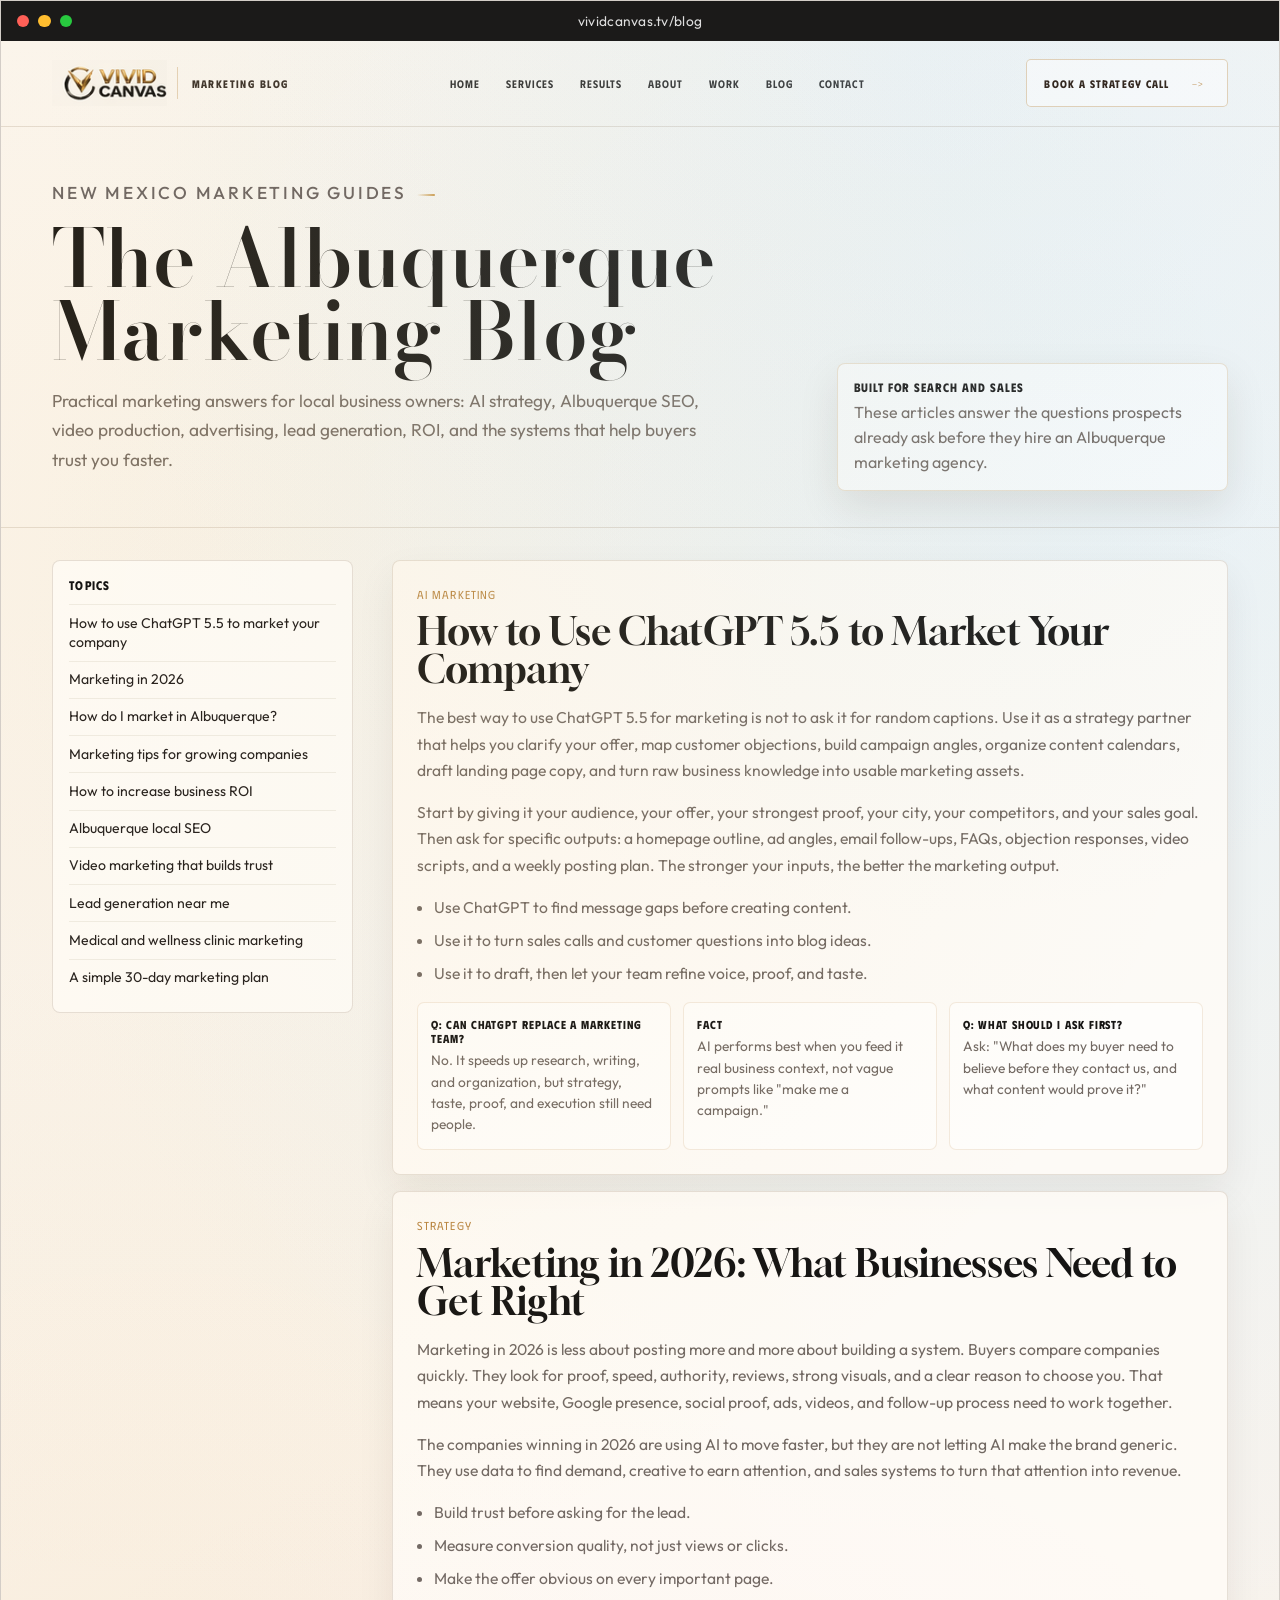
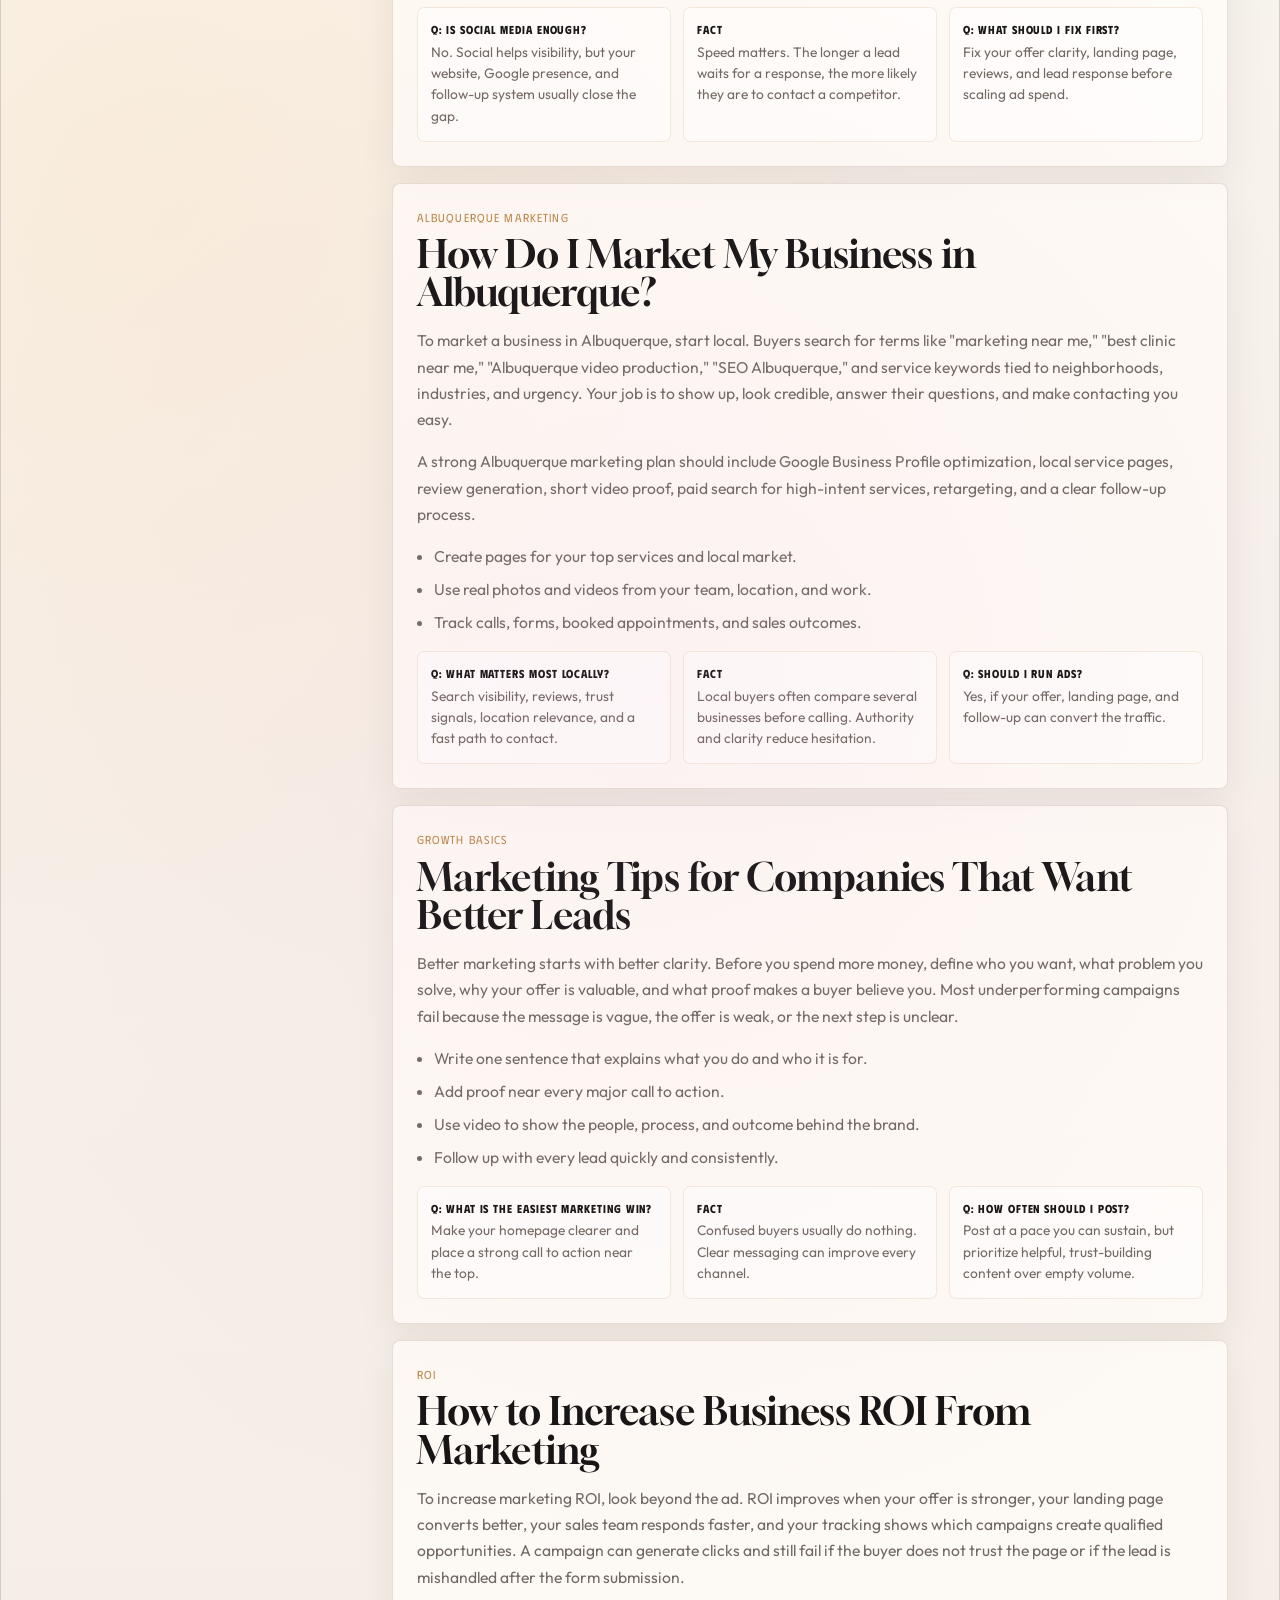
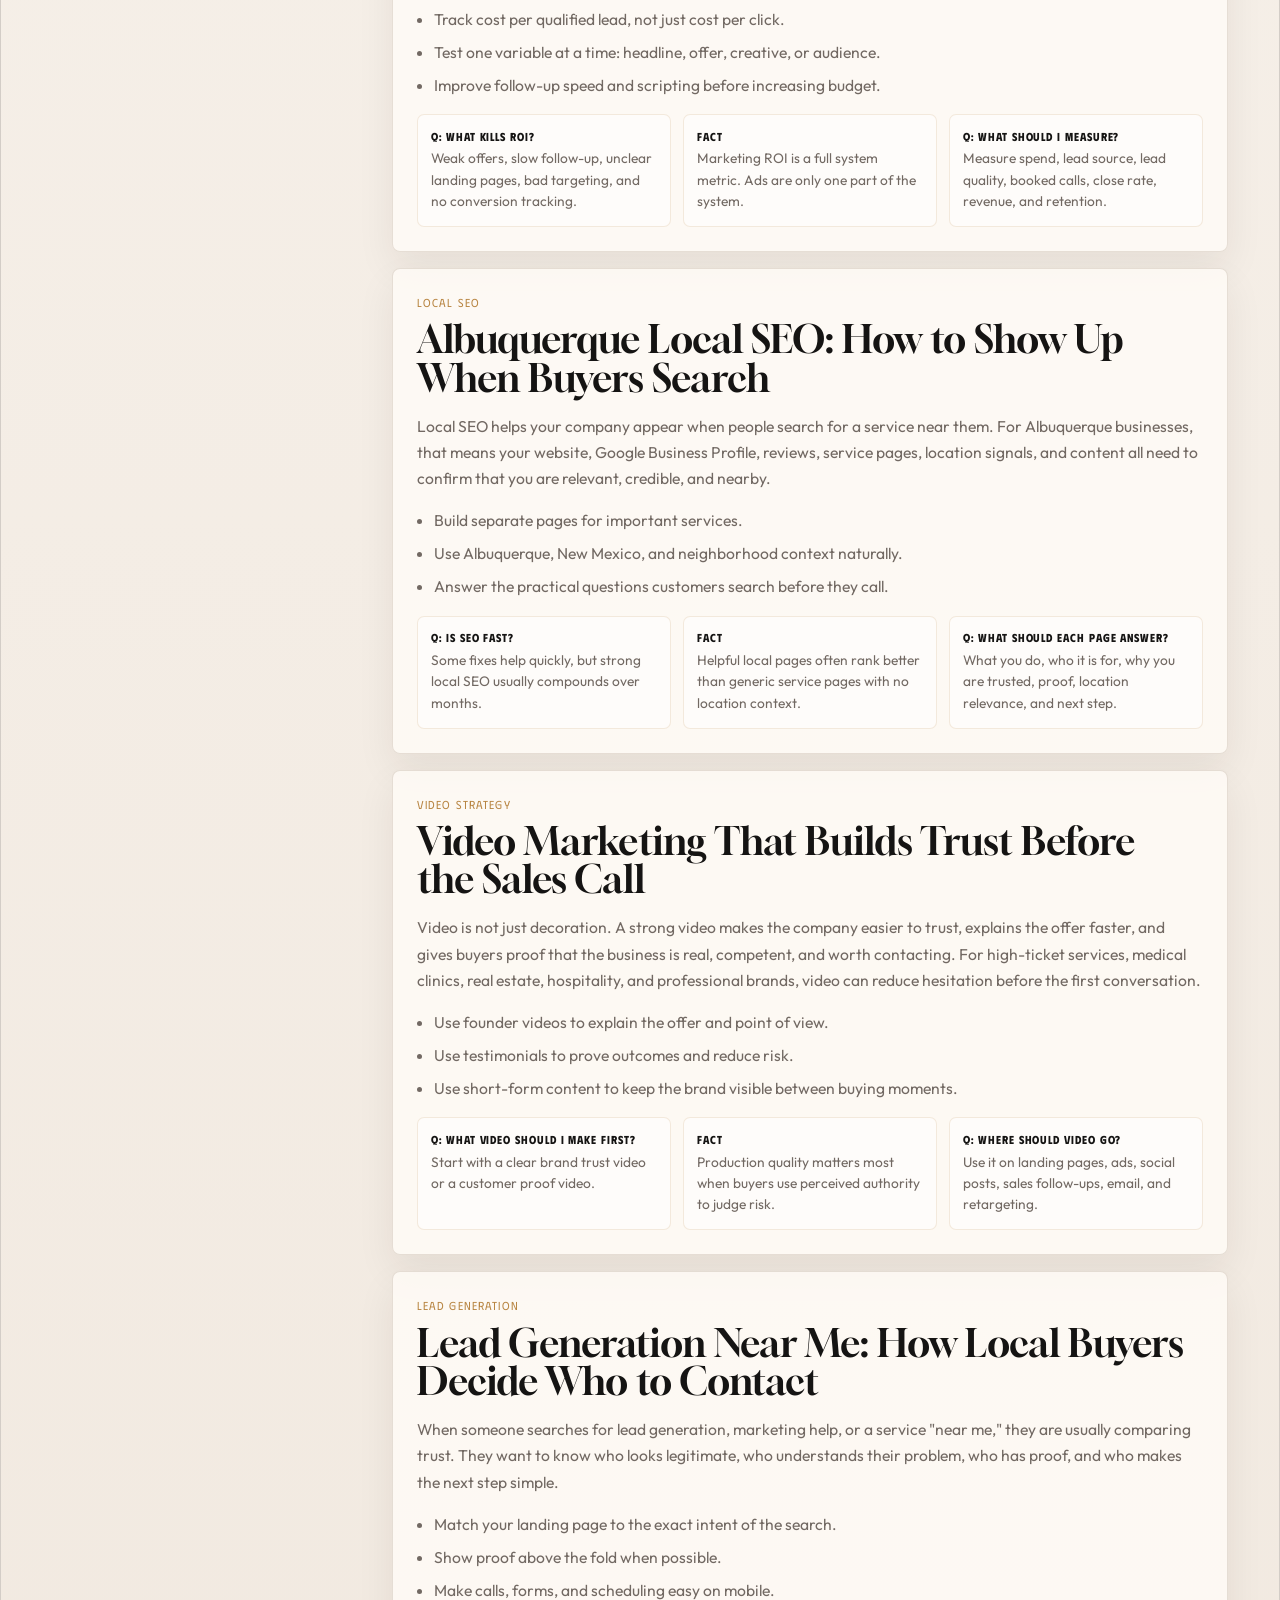
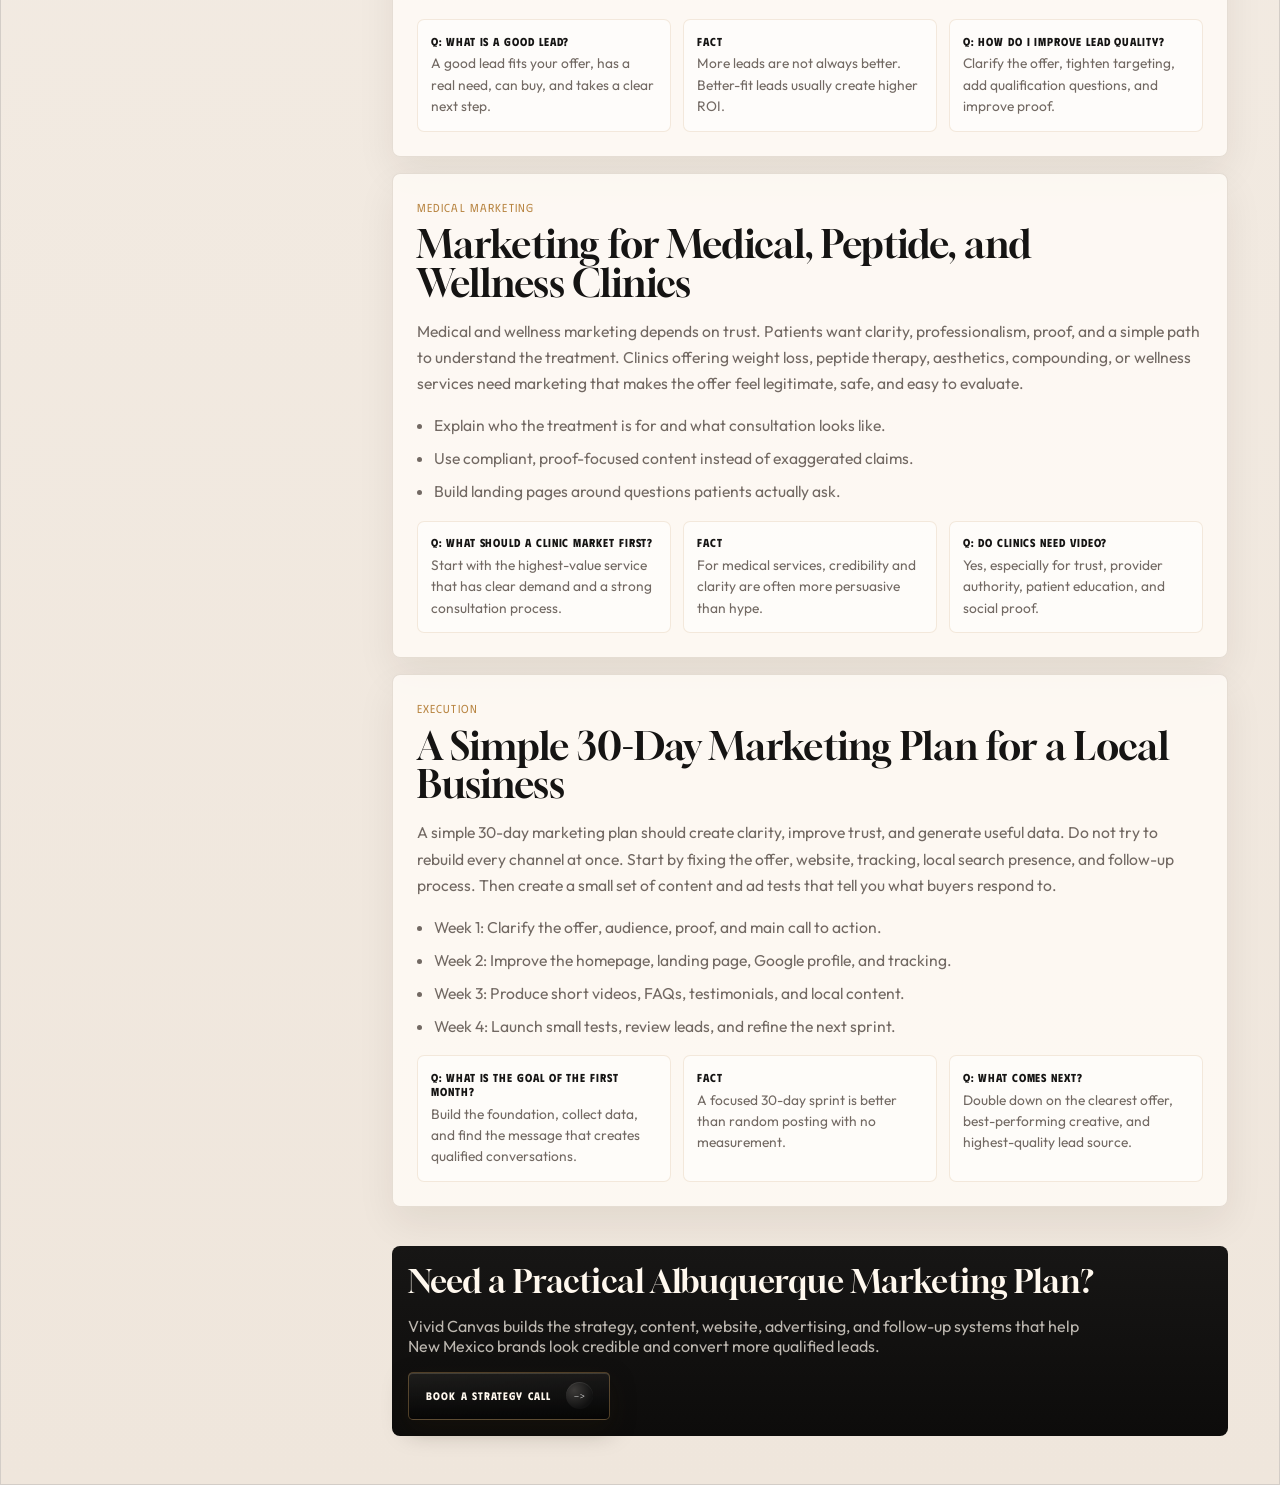
==== blog/index.html @ 57a78ea8 "Add Albuquerque marketing blog" ====
<!DOCTYPE html>
<html lang="en">
  <head>
    <meta charset="UTF-8" />
    <meta name="viewport" content="width=device-width, initial-scale=1.0" />
    <title>The Albuquerque Marketing Blog | Vivid Canvas TV</title>
    <meta
      name="description"
      content="Albuquerque marketing blog from Vivid Canvas TV with practical guides on ChatGPT for marketing, local SEO, 2026 marketing strategy, ROI, video, ads, and lead generation."
    />
    <meta name="robots" content="index, follow" />
    <link rel="canonical" href="https://vividcanvas.tv/blog/" />
    <meta property="og:type" content="website" />
    <meta property="og:title" content="The Albuquerque Marketing Blog | Vivid Canvas TV" />
    <meta
      property="og:description"
      content="New Mexico marketing guides, Albuquerque SEO tips, AI marketing ideas, ROI strategy, and practical answers for local business growth."
    />
    <meta property="og:url" content="https://vividcanvas.tv/blog/" />
    <meta property="og:site_name" content="Vivid Canvas TV" />
    <link rel="preconnect" href="https://fonts.googleapis.com" />
    <link rel="preconnect" href="https://fonts.gstatic.com" crossorigin />
    <link
      href="https://fonts.googleapis.com/css2?family=Bodoni+Moda:opsz,wght@6..96,500;6..96,600;6..96,700&family=Gloock&family=Outfit:wght@300;400;500;600;700&family=Phudu:wght@500;600;700;800&display=swap"
      rel="stylesheet"
    />
    <link rel="stylesheet" href="../styles.css" />
    <style>
      .blog-main {
        max-width: 100%;
        overflow-x: hidden;
        background:
          radial-gradient(circle at 82% 10%, rgba(205, 236, 255, 0.34), transparent 18%),
          radial-gradient(circle at 12% 28%, rgba(255, 218, 160, 0.22), transparent 18%),
          linear-gradient(180deg, #fbf7f2, #efe6dc);
      }

      .blog-hero {
        display: grid;
        grid-template-columns: minmax(0, 0.9fr) minmax(18rem, 0.48fr);
        gap: clamp(1.5rem, 4vw, 4rem);
        align-items: end;
        padding-top: 3.2rem;
        padding-bottom: 2.2rem;
        border-top: 1px solid var(--line);
        border-bottom: 1px solid var(--line);
      }

      .blog-hero h1 {
        max-width: 48rem;
        margin: 0;
        font-family: var(--font-luxury);
        font-size: 5rem;
        line-height: 0.92;
        font-weight: 600;
        letter-spacing: 0;
      }

      .blog-hero p {
        max-width: 42rem;
        color: var(--muted);
        font-size: 1.08rem;
        line-height: 1.7;
        overflow-wrap: break-word;
      }

      .blog-note {
        padding: 1rem;
        border: 1px solid rgba(184, 134, 66, 0.24);
        border-radius: var(--radius-lg);
        background: rgba(255, 255, 255, 0.58);
        box-shadow: var(--shadow-card);
      }

      .blog-note strong {
        display: block;
        margin-bottom: 0.4rem;
        font-family: var(--font-display);
        text-transform: uppercase;
        letter-spacing: 0.08em;
        font-size: 0.76rem;
      }

      .blog-note span {
        color: var(--muted);
        line-height: 1.55;
      }

      .blog-layout {
        display: grid;
        grid-template-columns: minmax(16rem, 0.36fr) minmax(0, 1fr);
        gap: clamp(1.2rem, 3vw, 2.4rem);
        padding-top: 2rem;
        padding-bottom: 3rem;
      }

      .blog-toc {
        position: sticky;
        top: 1rem;
        align-self: start;
        padding: 1rem;
        border: 1px solid var(--line);
        border-radius: var(--radius-lg);
        background: rgba(255, 252, 247, 0.72);
      }

      .blog-toc h2 {
        margin: 0 0 0.8rem;
        font-family: var(--font-display);
        text-transform: uppercase;
        letter-spacing: 0.1em;
        font-size: 0.78rem;
      }

      .blog-toc a {
        display: block;
        padding: 0.54rem 0;
        border-top: 1px solid rgba(123, 97, 66, 0.1);
        color: #2a241f;
        font-size: 0.88rem;
        line-height: 1.35;
      }

      .blog-list {
        display: grid;
        gap: 1rem;
        min-width: 0;
      }

      .blog-post {
        padding: clamp(1rem, 2vw, 1.5rem);
        border: 1px solid var(--line);
        border-radius: var(--radius-lg);
        background: rgba(255, 252, 247, 0.82);
        box-shadow: 0 16px 38px rgba(45, 28, 8, 0.07);
      }

      .blog-post header {
        display: grid;
        gap: 0.5rem;
        margin-bottom: 0.9rem;
      }

      .blog-post .kicker {
        margin: 0;
        color: var(--gold);
        font-family: var(--font-display);
        text-transform: uppercase;
        letter-spacing: 0.1em;
        font-size: 0.72rem;
      }

      .blog-post h2 {
        max-width: 48rem;
        margin: 0;
        font-family: var(--font-serif);
        font-size: 2.35rem;
        line-height: 1.02;
        font-weight: 400;
      }

      .blog-post p,
      .blog-post li,
      .answer-card p {
        color: var(--muted);
        font-size: 0.98rem;
        line-height: 1.68;
        overflow-wrap: break-word;
      }

      .blog-post ul {
        display: grid;
        gap: 0.42rem;
        margin: 0.8rem 0 1rem;
        padding-left: 1.1rem;
      }

      .answer-grid {
        display: grid;
        grid-template-columns: repeat(3, minmax(0, 1fr));
        gap: 0.75rem;
        margin-top: 1rem;
      }

      .answer-card {
        padding: 0.85rem;
        border: 1px solid rgba(184, 134, 66, 0.16);
        border-radius: var(--radius-md);
        background: rgba(255, 255, 255, 0.55);
      }

      .answer-card h3 {
        margin: 0 0 0.35rem;
        font-family: var(--font-display);
        text-transform: uppercase;
        letter-spacing: 0.08em;
        font-size: 0.72rem;
      }

      .answer-card p {
        margin: 0;
        font-size: 0.86rem;
        line-height: 1.55;
      }

      .blog-cta {
        margin-top: 1.4rem;
        padding: 1rem;
        border-radius: var(--radius-lg);
        color: #fff8ee;
        background: linear-gradient(180deg, #171615, #0d0c0b);
      }

      .blog-cta h2 {
        margin: 0 0 0.55rem;
        font-family: var(--font-serif);
        font-weight: 400;
        font-size: 2rem;
      }

      .blog-cta p {
        max-width: 44rem;
        color: rgba(255, 248, 238, 0.72);
      }

      @media (max-width: 880px) {
        .blog-main,
        .blog-main .browser-shell,
        .blog-main .site,
        .blog-hero *,
        .blog-layout *,
        .blog-list {
          min-width: 0;
          max-width: 100%;
        }

        .blog-hero.section-pad,
        .blog-layout.section-pad {
          padding-left: 1.15rem;
          padding-right: 1.15rem;
        }

        .blog-hero,
        .blog-layout,
        .answer-grid {
          grid-template-columns: 1fr;
        }

        .blog-hero h1 {
          max-width: 100%;
          font-size: 2.55rem;
          overflow-wrap: anywhere;
        }

        .blog-hero > div {
          width: 100%;
          min-width: 0;
        }

        .blog-hero p {
          max-width: 22rem;
          font-size: 1rem;
          line-height: 1.65;
          overflow-wrap: anywhere;
        }

        .blog-toc {
          position: static;
        }

        .blog-hero,
        .blog-layout,
        .blog-note,
        .blog-toc,
        .blog-post,
        .blog-cta {
          width: 100%;
          max-width: calc(100vw - 2.3rem);
          min-width: 0;
        }

        .blog-post h2,
        .blog-cta h2 {
          max-width: 100%;
          font-size: 2rem;
          overflow-wrap: anywhere;
        }

        .blog-post p,
        .blog-post li,
        .answer-card p {
          font-size: 0.94rem;
          overflow-wrap: anywhere;
        }
      }
    </style>
    <script type="application/ld+json">
      {
        "@context": "https://schema.org",
        "@type": "Blog",
        "name": "The Albuquerque Marketing Blog",
        "url": "https://vividcanvas.tv/blog/",
        "publisher": {
          "@type": "Organization",
          "name": "Vivid Canvas TV, LLC",
          "url": "https://vividcanvas.tv/"
        },
        "about": ["Albuquerque marketing", "New Mexico marketing", "local SEO", "AI marketing", "business ROI"]
      }
    </script>
    <script type="application/ld+json">
      {
        "@context": "https://schema.org",
        "@type": "FAQPage",
        "mainEntity": [
          {
            "@type": "Question",
            "name": "How do I market my business in Albuquerque?",
            "acceptedAnswer": {
              "@type": "Answer",
              "text": "Start with local search, a clear offer, trust-building content, Google Business Profile optimization, landing pages, fast follow-up, and proof that makes local buyers comfortable contacting you."
            }
          },
          {
            "@type": "Question",
            "name": "Can ChatGPT help market a company?",
            "acceptedAnswer": {
              "@type": "Answer",
              "text": "ChatGPT can help organize ideas, draft campaign angles, pressure-test messaging, build content calendars, analyze customer questions, and speed up first drafts. Human strategy, proof, brand taste, and performance review still matter."
            }
          },
          {
            "@type": "Question",
            "name": "How can a business increase ROI from marketing?",
            "acceptedAnswer": {
              "@type": "Answer",
              "text": "Improve the offer, measure lead quality, fix the landing page, follow up faster, test creative, track conversion rates, and move budget toward the channels that create qualified sales conversations."
            }
          }
        ]
      }
    </script>
  </head>
  <body>
    <div class="browser-shell">
      <div class="browser-bar">
        <div class="browser-left">
          <span class="traffic red"></span>
          <span class="traffic amber"></span>
          <span class="traffic green"></span>
        </div>
        <div class="browser-title">vividcanvas.tv/blog</div>
        <div class="browser-actions"></div>
      </div>

      <main class="site blog-main">
        <header class="site-header">
          <a class="brand" href="../index.html" aria-label="Vivid Canvas">
            <img class="brand-image" src="../assets/logo-vivid.png" alt="Vivid Canvas" />
            <span class="brand-service">Marketing Blog</span>
          </a>

          <nav class="main-nav" aria-label="Primary">
            <a href="../index.html#home">Home</a>
            <a href="../index.html#services">Services</a>
            <a href="../index.html#results">Results</a>
            <a href="../index.html#about">About</a>
            <a href="../content-gallery/index.html">Work</a>
            <a href="index.html">Blog</a>
            <a href="https://vividcanvas.tv/pages/contact">Contact</a>
          </nav>

          <div class="header-actions">
            <a class="button secondary large-nav-cta" href="https://vividcanvas.tv/pages/contact">
              <span>Book a Strategy Call</span>
              <span class="button-arrow plain">-></span>
            </a>
          </div>
        </header>

        <section class="blog-hero section-pad">
          <div>
            <p class="eyebrow">New Mexico Marketing Guides</p>
            <h1>The Albuquerque Marketing Blog</h1>
            <p>
              Practical marketing answers for local business owners: AI strategy,
              Albuquerque SEO, video production, advertising, lead generation,
              ROI, and the systems that help buyers trust you faster.
            </p>
          </div>
          <aside class="blog-note">
            <strong>Built for Search and Sales</strong>
            <span>
              These articles answer the questions prospects already ask before
              they hire an Albuquerque marketing agency.
            </span>
          </aside>
        </section>

        <section class="blog-layout section-pad">
          <aside class="blog-toc" aria-label="Blog topics">
            <h2>Topics</h2>
            <a href="#chatgpt-marketing">How to use ChatGPT 5.5 to market your company</a>
            <a href="#marketing-2026">Marketing in 2026</a>
            <a href="#market-in-albuquerque">How do I market in Albuquerque?</a>
            <a href="#marketing-tips">Marketing tips for growing companies</a>
            <a href="#increase-roi">How to increase business ROI</a>
            <a href="#local-seo">Albuquerque local SEO</a>
            <a href="#video-marketing">Video marketing that builds trust</a>
            <a href="#lead-generation">Lead generation near me</a>
            <a href="#clinic-marketing">Medical and wellness clinic marketing</a>
            <a href="#marketing-plan">A simple 30-day marketing plan</a>
          </aside>

          <div class="blog-list">
            <article class="blog-post" id="chatgpt-marketing">
              <header>
                <p class="kicker">AI Marketing</p>
                <h2>How to Use ChatGPT 5.5 to Market Your Company</h2>
              </header>
              <p>
                The best way to use ChatGPT 5.5 for marketing is not to ask it
                for random captions. Use it as a strategy partner that helps you
                clarify your offer, map customer objections, build campaign
                angles, organize content calendars, draft landing page copy, and
                turn raw business knowledge into usable marketing assets.
              </p>
              <p>
                Start by giving it your audience, your offer, your strongest
                proof, your city, your competitors, and your sales goal. Then ask
                for specific outputs: a homepage outline, ad angles, email
                follow-ups, FAQs, objection responses, video scripts, and a
                weekly posting plan. The stronger your inputs, the better the
                marketing output.
              </p>
              <ul>
                <li>Use ChatGPT to find message gaps before creating content.</li>
                <li>Use it to turn sales calls and customer questions into blog ideas.</li>
                <li>Use it to draft, then let your team refine voice, proof, and taste.</li>
              </ul>
              <div class="answer-grid">
                <div class="answer-card">
                  <h3>Q: Can ChatGPT replace a marketing team?</h3>
                  <p>No. It speeds up research, writing, and organization, but strategy, taste, proof, and execution still need people.</p>
                </div>
                <div class="answer-card">
                  <h3>Fact</h3>
                  <p>AI performs best when you feed it real business context, not vague prompts like "make me a campaign."</p>
                </div>
                <div class="answer-card">
                  <h3>Q: What should I ask first?</h3>
                  <p>Ask: "What does my buyer need to believe before they contact us, and what content would prove it?"</p>
                </div>
              </div>
            </article>

            <article class="blog-post" id="marketing-2026">
              <header>
                <p class="kicker">Strategy</p>
                <h2>Marketing in 2026: What Businesses Need to Get Right</h2>
              </header>
              <p>
                Marketing in 2026 is less about posting more and more about
                building a system. Buyers compare companies quickly. They look
                for proof, speed, authority, reviews, strong visuals, and a clear
                reason to choose you. That means your website, Google presence,
                social proof, ads, videos, and follow-up process need to work
                together.
              </p>
              <p>
                The companies winning in 2026 are using AI to move faster, but
                they are not letting AI make the brand generic. They use data to
                find demand, creative to earn attention, and sales systems to
                turn that attention into revenue.
              </p>
              <ul>
                <li>Build trust before asking for the lead.</li>
                <li>Measure conversion quality, not just views or clicks.</li>
                <li>Make the offer obvious on every important page.</li>
              </ul>
              <div class="answer-grid">
                <div class="answer-card">
                  <h3>Q: Is social media enough?</h3>
                  <p>No. Social helps visibility, but your website, Google presence, and follow-up system usually close the gap.</p>
                </div>
                <div class="answer-card">
                  <h3>Fact</h3>
                  <p>Speed matters. The longer a lead waits for a response, the more likely they are to contact a competitor.</p>
                </div>
                <div class="answer-card">
                  <h3>Q: What should I fix first?</h3>
                  <p>Fix your offer clarity, landing page, reviews, and lead response before scaling ad spend.</p>
                </div>
              </div>
            </article>

            <article class="blog-post" id="market-in-albuquerque">
              <header>
                <p class="kicker">Albuquerque Marketing</p>
                <h2>How Do I Market My Business in Albuquerque?</h2>
              </header>
              <p>
                To market a business in Albuquerque, start local. Buyers search
                for terms like "marketing near me," "best clinic near me,"
                "Albuquerque video production," "SEO Albuquerque," and service
                keywords tied to neighborhoods, industries, and urgency. Your job
                is to show up, look credible, answer their questions, and make
                contacting you easy.
              </p>
              <p>
                A strong Albuquerque marketing plan should include Google
                Business Profile optimization, local service pages, review
                generation, short video proof, paid search for high-intent
                services, retargeting, and a clear follow-up process.
              </p>
              <ul>
                <li>Create pages for your top services and local market.</li>
                <li>Use real photos and videos from your team, location, and work.</li>
                <li>Track calls, forms, booked appointments, and sales outcomes.</li>
              </ul>
              <div class="answer-grid">
                <div class="answer-card">
                  <h3>Q: What matters most locally?</h3>
                  <p>Search visibility, reviews, trust signals, location relevance, and a fast path to contact.</p>
                </div>
                <div class="answer-card">
                  <h3>Fact</h3>
                  <p>Local buyers often compare several businesses before calling. Authority and clarity reduce hesitation.</p>
                </div>
                <div class="answer-card">
                  <h3>Q: Should I run ads?</h3>
                  <p>Yes, if your offer, landing page, and follow-up can convert the traffic.</p>
                </div>
              </div>
            </article>

            <article class="blog-post" id="marketing-tips">
              <header>
                <p class="kicker">Growth Basics</p>
                <h2>Marketing Tips for Companies That Want Better Leads</h2>
              </header>
              <p>
                Better marketing starts with better clarity. Before you spend
                more money, define who you want, what problem you solve, why your
                offer is valuable, and what proof makes a buyer believe you. Most
                underperforming campaigns fail because the message is vague, the
                offer is weak, or the next step is unclear.
              </p>
              <ul>
                <li>Write one sentence that explains what you do and who it is for.</li>
                <li>Add proof near every major call to action.</li>
                <li>Use video to show the people, process, and outcome behind the brand.</li>
                <li>Follow up with every lead quickly and consistently.</li>
              </ul>
              <div class="answer-grid">
                <div class="answer-card">
                  <h3>Q: What is the easiest marketing win?</h3>
                  <p>Make your homepage clearer and place a strong call to action near the top.</p>
                </div>
                <div class="answer-card">
                  <h3>Fact</h3>
                  <p>Confused buyers usually do nothing. Clear messaging can improve every channel.</p>
                </div>
                <div class="answer-card">
                  <h3>Q: How often should I post?</h3>
                  <p>Post at a pace you can sustain, but prioritize helpful, trust-building content over empty volume.</p>
                </div>
              </div>
            </article>

            <article class="blog-post" id="increase-roi">
              <header>
                <p class="kicker">ROI</p>
                <h2>How to Increase Business ROI From Marketing</h2>
              </header>
              <p>
                To increase marketing ROI, look beyond the ad. ROI improves when
                your offer is stronger, your landing page converts better, your
                sales team responds faster, and your tracking shows which
                campaigns create qualified opportunities. A campaign can generate
                clicks and still fail if the buyer does not trust the page or if
                the lead is mishandled after the form submission.
              </p>
              <ul>
                <li>Track cost per qualified lead, not just cost per click.</li>
                <li>Test one variable at a time: headline, offer, creative, or audience.</li>
                <li>Improve follow-up speed and scripting before increasing budget.</li>
              </ul>
              <div class="answer-grid">
                <div class="answer-card">
                  <h3>Q: What kills ROI?</h3>
                  <p>Weak offers, slow follow-up, unclear landing pages, bad targeting, and no conversion tracking.</p>
                </div>
                <div class="answer-card">
                  <h3>Fact</h3>
                  <p>Marketing ROI is a full system metric. Ads are only one part of the system.</p>
                </div>
                <div class="answer-card">
                  <h3>Q: What should I measure?</h3>
                  <p>Measure spend, lead source, lead quality, booked calls, close rate, revenue, and retention.</p>
                </div>
              </div>
            </article>

            <article class="blog-post" id="local-seo">
              <header>
                <p class="kicker">Local SEO</p>
                <h2>Albuquerque Local SEO: How to Show Up When Buyers Search</h2>
              </header>
              <p>
                Local SEO helps your company appear when people search for a
                service near them. For Albuquerque businesses, that means your
                website, Google Business Profile, reviews, service pages,
                location signals, and content all need to confirm that you are
                relevant, credible, and nearby.
              </p>
              <ul>
                <li>Build separate pages for important services.</li>
                <li>Use Albuquerque, New Mexico, and neighborhood context naturally.</li>
                <li>Answer the practical questions customers search before they call.</li>
              </ul>
              <div class="answer-grid">
                <div class="answer-card">
                  <h3>Q: Is SEO fast?</h3>
                  <p>Some fixes help quickly, but strong local SEO usually compounds over months.</p>
                </div>
                <div class="answer-card">
                  <h3>Fact</h3>
                  <p>Helpful local pages often rank better than generic service pages with no location context.</p>
                </div>
                <div class="answer-card">
                  <h3>Q: What should each page answer?</h3>
                  <p>What you do, who it is for, why you are trusted, proof, location relevance, and next step.</p>
                </div>
              </div>
            </article>

            <article class="blog-post" id="video-marketing">
              <header>
                <p class="kicker">Video Strategy</p>
                <h2>Video Marketing That Builds Trust Before the Sales Call</h2>
              </header>
              <p>
                Video is not just decoration. A strong video makes the company
                easier to trust, explains the offer faster, and gives buyers
                proof that the business is real, competent, and worth contacting.
                For high-ticket services, medical clinics, real estate,
                hospitality, and professional brands, video can reduce hesitation
                before the first conversation.
              </p>
              <ul>
                <li>Use founder videos to explain the offer and point of view.</li>
                <li>Use testimonials to prove outcomes and reduce risk.</li>
                <li>Use short-form content to keep the brand visible between buying moments.</li>
              </ul>
              <div class="answer-grid">
                <div class="answer-card">
                  <h3>Q: What video should I make first?</h3>
                  <p>Start with a clear brand trust video or a customer proof video.</p>
                </div>
                <div class="answer-card">
                  <h3>Fact</h3>
                  <p>Production quality matters most when buyers use perceived authority to judge risk.</p>
                </div>
                <div class="answer-card">
                  <h3>Q: Where should video go?</h3>
                  <p>Use it on landing pages, ads, social posts, sales follow-ups, email, and retargeting.</p>
                </div>
              </div>
            </article>

            <article class="blog-post" id="lead-generation">
              <header>
                <p class="kicker">Lead Generation</p>
                <h2>Lead Generation Near Me: How Local Buyers Decide Who to Contact</h2>
              </header>
              <p>
                When someone searches for lead generation, marketing help, or a
                service "near me," they are usually comparing trust. They want to
                know who looks legitimate, who understands their problem, who has
                proof, and who makes the next step simple.
              </p>
              <ul>
                <li>Match your landing page to the exact intent of the search.</li>
                <li>Show proof above the fold when possible.</li>
                <li>Make calls, forms, and scheduling easy on mobile.</li>
              </ul>
              <div class="answer-grid">
                <div class="answer-card">
                  <h3>Q: What is a good lead?</h3>
                  <p>A good lead fits your offer, has a real need, can buy, and takes a clear next step.</p>
                </div>
                <div class="answer-card">
                  <h3>Fact</h3>
                  <p>More leads are not always better. Better-fit leads usually create higher ROI.</p>
                </div>
                <div class="answer-card">
                  <h3>Q: How do I improve lead quality?</h3>
                  <p>Clarify the offer, tighten targeting, add qualification questions, and improve proof.</p>
                </div>
              </div>
            </article>

            <article class="blog-post" id="clinic-marketing">
              <header>
                <p class="kicker">Medical Marketing</p>
                <h2>Marketing for Medical, Peptide, and Wellness Clinics</h2>
              </header>
              <p>
                Medical and wellness marketing depends on trust. Patients want
                clarity, professionalism, proof, and a simple path to understand
                the treatment. Clinics offering weight loss, peptide therapy,
                aesthetics, compounding, or wellness services need marketing that
                makes the offer feel legitimate, safe, and easy to evaluate.
              </p>
              <ul>
                <li>Explain who the treatment is for and what consultation looks like.</li>
                <li>Use compliant, proof-focused content instead of exaggerated claims.</li>
                <li>Build landing pages around questions patients actually ask.</li>
              </ul>
              <div class="answer-grid">
                <div class="answer-card">
                  <h3>Q: What should a clinic market first?</h3>
                  <p>Start with the highest-value service that has clear demand and a strong consultation process.</p>
                </div>
                <div class="answer-card">
                  <h3>Fact</h3>
                  <p>For medical services, credibility and clarity are often more persuasive than hype.</p>
                </div>
                <div class="answer-card">
                  <h3>Q: Do clinics need video?</h3>
                  <p>Yes, especially for trust, provider authority, patient education, and social proof.</p>
                </div>
              </div>
            </article>

            <article class="blog-post" id="marketing-plan">
              <header>
                <p class="kicker">Execution</p>
                <h2>A Simple 30-Day Marketing Plan for a Local Business</h2>
              </header>
              <p>
                A simple 30-day marketing plan should create clarity, improve
                trust, and generate useful data. Do not try to rebuild every
                channel at once. Start by fixing the offer, website, tracking,
                local search presence, and follow-up process. Then create a
                small set of content and ad tests that tell you what buyers
                respond to.
              </p>
              <ul>
                <li>Week 1: Clarify the offer, audience, proof, and main call to action.</li>
                <li>Week 2: Improve the homepage, landing page, Google profile, and tracking.</li>
                <li>Week 3: Produce short videos, FAQs, testimonials, and local content.</li>
                <li>Week 4: Launch small tests, review leads, and refine the next sprint.</li>
              </ul>
              <div class="answer-grid">
                <div class="answer-card">
                  <h3>Q: What is the goal of the first month?</h3>
                  <p>Build the foundation, collect data, and find the message that creates qualified conversations.</p>
                </div>
                <div class="answer-card">
                  <h3>Fact</h3>
                  <p>A focused 30-day sprint is better than random posting with no measurement.</p>
                </div>
                <div class="answer-card">
                  <h3>Q: What comes next?</h3>
                  <p>Double down on the clearest offer, best-performing creative, and highest-quality lead source.</p>
                </div>
              </div>
            </article>

            <section class="blog-cta">
              <h2>Need a Practical Albuquerque Marketing Plan?</h2>
              <p>
                Vivid Canvas builds the strategy, content, website, advertising,
                and follow-up systems that help New Mexico brands look credible
                and convert more qualified leads.
              </p>
              <a class="button primary" href="https://vividcanvas.tv/pages/contact">
                <span>Book a Strategy Call</span>
                <span class="button-arrow">-></span>
              </a>
            </section>
          </div>
        </section>
      </main>
    </div>
  </body>
</html>
---- styles.css ----
:root {
  --bg-page: #efe7dd;
  --bg-light: #f7f1ea;
  --bg-ivory: #fbf7f2;
  --bg-card: #f8f3ed;
  --bg-dark: #111111;
  --bg-dark-2: #161514;
  --ink: #151413;
  --muted: #726963;
  --line: rgba(123, 97, 66, 0.18);
  --line-strong: rgba(193, 151, 91, 0.38);
  --gold: #b88542;
  --gold-bright: #f0d39c;
  --gold-soft: #d4af72;
  --shadow-soft: 0 20px 50px rgba(39, 26, 10, 0.12);
  --shadow-card: 0 16px 40px rgba(45, 28, 8, 0.1);
  --shadow-dark: 0 22px 60px rgba(0, 0, 0, 0.3);
  --radius-lg: 8px;
  --radius-md: 7px;
  --radius-sm: 5px;
  --pad: clamp(1.25rem, 4vw, 5rem);
  --font-sans: "Outfit", system-ui, -apple-system, BlinkMacSystemFont, "Segoe UI", sans-serif;
  --font-display: "Phudu", "Outfit", system-ui, sans-serif;
  --font-serif: "Glora", "Gloock", Georgia, serif;
  --font-luxury: "Bodoni Moda", "Gloock", "Didot", "Bodoni 72", Georgia, serif;
}

*,
*::before,
*::after {
  box-sizing: border-box;
}

html {
  scroll-behavior: smooth;
  overflow-x: hidden;
}

body {
  margin: 0;
  min-height: 100vh;
  overflow-x: hidden;
  background:
    radial-gradient(circle at top left, rgba(255, 223, 174, 0.35), transparent 28%),
    radial-gradient(circle at 88% 10%, rgba(199, 215, 255, 0.45), transparent 18%),
    linear-gradient(180deg, #eadfd3 0%, #efe7dd 100%);
  color: var(--ink);
  font-family: var(--font-sans);
}

img {
  display: block;
  max-width: 100%;
}

a {
  color: inherit;
  text-decoration: none;
}

.icon-sprite {
  position: absolute;
  width: 0;
  height: 0;
  overflow: hidden;
}

.browser-shell {
  max-width: 1880px;
  margin: 0 auto;
  background: var(--bg-light);
  border: 1px solid rgba(30, 23, 15, 0.16);
  box-shadow: 0 26px 90px rgba(58, 40, 18, 0.18);
}

.browser-bar {
  display: grid;
  grid-template-columns: 1fr auto 1fr;
  align-items: center;
  gap: 1rem;
  padding: 0.68rem 1rem;
  background: #1b1a19;
  color: rgba(255, 255, 255, 0.86);
}

.browser-left,
.browser-actions {
  display: flex;
  align-items: center;
  gap: 0.55rem;
}

.browser-title {
  justify-self: center;
  font-size: 0.86rem;
  letter-spacing: 0.02em;
}

.traffic {
  width: 0.78rem;
  height: 0.78rem;
  border-radius: 50%;
}

.red { background: #ff6057; }
.amber { background: #ffbd2f; }
.green { background: #28c93f; }

.browser-nav {
  display: inline-flex;
  align-items: center;
  justify-content: center;
  width: 1.35rem;
  height: 1.35rem;
  padding: 0;
  border: 0;
  background: transparent;
  color: rgba(255, 255, 255, 0.7);
  cursor: pointer;
}

.browser-nav svg,
.browser-actions svg {
  width: 0.85rem;
  height: 0.85rem;
}

.browser-nav.forward {
  transform: scaleX(-1);
}

.browser-actions {
  justify-self: end;
}

.site {
  position: relative;
  overflow: hidden;
}

.site::before {
  content: "";
  position: absolute;
  inset: 0;
  pointer-events: none;
  background:
    radial-gradient(circle at 15% 8%, rgba(250, 202, 112, 0.11), transparent 18%),
    radial-gradient(circle at 72% 0%, rgba(176, 220, 255, 0.16), transparent 14%),
    radial-gradient(circle at 50% 36%, rgba(227, 154, 208, 0.08), transparent 22%);
}

.section-pad {
  padding-inline: var(--pad);
}

.hero {
  position: relative;
  background:
    radial-gradient(circle at 73% 28%, rgba(177, 240, 255, 0.18), transparent 16%),
    radial-gradient(circle at 65% 84%, rgba(245, 176, 226, 0.13), transparent 18%),
    linear-gradient(180deg, rgba(255, 255, 255, 0.7), rgba(247, 241, 234, 0.78));
}

.site-header {
  display: grid;
  grid-template-columns: auto 1fr auto;
  align-items: center;
  gap: clamp(1.2rem, 2.4vw, 2.7rem);
  min-height: 5.3rem;
  padding: 0.95rem var(--pad);
}

.brand {
  display: inline-flex;
  align-items: center;
  gap: 0.65rem;
}

.brand-image {
  display: block;
  width: 7.15rem;
  height: auto;
}

.brand-service {
  display: inline-flex;
  align-items: center;
  min-height: 2rem;
  padding-left: 0.85rem;
  border-left: 1px solid rgba(184, 134, 66, 0.34);
  color: #322821;
  font-family: var(--font-display);
  text-transform: uppercase;
  letter-spacing: 0.13em;
  font-size: 0.68rem;
  font-weight: 700;
  white-space: nowrap;
}

.brand-icon {
  width: 3.45rem;
  height: 3.45rem;
  flex: 0 0 auto;
}

.brand-text {
  display: inline-flex;
  flex-direction: column;
  line-height: 0.92;
  transform: translateY(0.1rem);
}

.brand-top,
.brand-bottom {
  font-weight: 700;
  letter-spacing: 0.03em;
  font-size: 1.1rem;
}

.brand-top {
  color: var(--gold);
}

.main-nav {
  display: flex;
  justify-content: center;
  gap: clamp(1.25rem, 2vw, 2.6rem);
  font-family: var(--font-display);
  text-transform: uppercase;
  letter-spacing: 0.1em;
  font-size: 0.68rem;
  font-weight: 600;
}

.main-nav a {
  padding: 0.45rem 0;
  color: rgba(21, 20, 19, 0.92);
}

.large-nav-cta {
  justify-self: end;
}

.header-actions {
  position: relative;
  display: flex;
  justify-self: end;
  align-items: center;
  gap: 0.7rem;
}

.private-access {
  position: relative;
  z-index: 20;
}

.private-toggle,
.private-row button {
  min-height: 2.55rem;
  border: 1px solid rgba(191, 148, 89, 0.36);
  border-radius: var(--radius-sm);
  color: #322821;
  background: rgba(255, 255, 255, 0.54);
  text-transform: uppercase;
  letter-spacing: 0.1em;
  font-size: 0.64rem;
  font-weight: 700;
  cursor: pointer;
}

.private-toggle {
  padding: 0 0.88rem;
}

.private-access.is-unlocked .private-toggle {
  color: #fff8ee;
  background: linear-gradient(180deg, rgba(25, 25, 25, 0.92), rgba(5, 5, 5, 0.98));
}

.private-panel {
  position: absolute;
  top: calc(100% + 0.7rem);
  right: 0;
  width: min(20rem, calc(100vw - 2.4rem));
  padding: 0.9rem;
  border: 1px solid rgba(191, 148, 89, 0.28);
  border-radius: var(--radius-md);
  background: rgba(255, 251, 247, 0.96);
  box-shadow: var(--shadow-card);
  opacity: 0;
  transform: translateY(-0.35rem);
  pointer-events: none;
  transition: opacity 0.18s ease, transform 0.18s ease;
}

.private-access.is-open .private-panel {
  opacity: 1;
  transform: translateY(0);
  pointer-events: auto;
}

.private-panel label {
  display: block;
  margin-bottom: 0.45rem;
  color: var(--muted);
  text-transform: uppercase;
  letter-spacing: 0.1em;
  font-size: 0.64rem;
  font-weight: 700;
}

.private-row {
  display: grid;
  grid-template-columns: 1fr auto;
  gap: 0.45rem;
}

.private-row input {
  min-width: 0;
  min-height: 2.55rem;
  padding: 0 0.72rem;
  border: 1px solid var(--line);
  border-radius: var(--radius-sm);
  color: var(--ink);
  background: #fff;
  font: inherit;
}

.private-row button {
  padding: 0 0.82rem;
  color: #fff8ee;
  background: linear-gradient(180deg, rgba(25, 25, 25, 0.92), rgba(5, 5, 5, 0.98));
}

.private-error {
  min-height: 1rem;
  margin: 0.45rem 0 0;
  color: #9c351d;
  font-size: 0.74rem;
}

.private-links {
  display: none;
  grid-template-columns: 1fr;
  gap: 0.45rem;
  margin-top: 0.7rem;
  padding-top: 0.7rem;
  border-top: 1px solid var(--line);
}

.private-access.is-unlocked .private-links {
  display: grid;
}

.private-links a {
  padding: 0.65rem 0.7rem;
  border: 1px solid rgba(184, 134, 66, 0.16);
  border-radius: var(--radius-sm);
  color: #2d251e;
  background: rgba(255, 255, 255, 0.58);
  text-transform: uppercase;
  letter-spacing: 0.08em;
  font-size: 0.66rem;
  font-weight: 700;
}

.site-header > *,
.hero-grid > *,
.services-grid > *,
.results-grid > *,
.testimonial-grid > *,
.process-grid > *,
.cta-grid > *,
.footer-main > *,
.philosophy-grid > *,
.data-system-grid > *,
.local-market-grid > * {
  min-width: 0;
}

.hero-grid {
  display: grid;
  grid-template-columns: minmax(33rem, 0.86fr) minmax(0, 1.14fr);
  align-items: start;
  min-height: 23.8rem;
  gap: clamp(1.5rem, 3vw, 4.25rem);
  padding-top: 1.15rem;
  padding-bottom: 0.75rem;
}

.hero-copy {
  max-width: 38rem;
  padding-block: 1.25rem;
}

.eyebrow {
  position: relative;
  margin: 0 0 0.9rem;
  color: #3f3732;
  font-size: 0.73rem;
  font-weight: 500;
  letter-spacing: 0.16em;
  text-transform: uppercase;
}

.eyebrow::after {
  content: "";
  display: inline-block;
  width: 1.1rem;
  height: 0.12rem;
  margin-left: 0.65rem;
  border-radius: 999px;
  vertical-align: middle;
  background: linear-gradient(90deg, rgba(201, 154, 77, 0), rgba(201, 154, 77, 0.95));
}

.gold-tone {
  color: var(--gold-soft);
}

.hero-copy h1,
.section-lead h2,
.cta-grid h2 {
  margin: 0;
  font-family: var(--font-serif);
  font-weight: 400;
  letter-spacing: 0;
}

.hero-copy h1 {
  position: relative;
  max-width: 38rem;
  color: #15110f;
  font-family: var(--font-luxury);
  font-size: 5.35rem;
  font-weight: 600;
  line-height: 0.91;
  text-wrap: balance;
  text-shadow: 0 1px 0 rgba(255, 255, 255, 0.8), 0 18px 45px rgba(68, 45, 17, 0.12);
}

.hero-copy h1::after {
  content: "";
  position: absolute;
  inset: -10% -4%;
  pointer-events: none;
  background: linear-gradient(110deg, transparent 22%, rgba(255, 255, 255, 0.58) 44%, transparent 62%);
  mix-blend-mode: screen;
  opacity: 0.42;
  transform: translateX(-86%) skewX(-12deg);
  animation: hero-title-shine 8.2s ease-in-out infinite;
}

.hero-line {
  display: block;
}

.luxury-line {
  color: #12100f;
}

.highlight {
  display: inline-block;
  color: #a36b24;
  font-family: var(--font-luxury);
  font-weight: 600;
  background: linear-gradient(96deg, #5f3811 0%, #a06a25 28%, #d8aa5e 48%, #9a6424 72%, #4f2f0e 100%);
  -webkit-background-clip: text;
  background-clip: text;
  filter: drop-shadow(0 9px 16px rgba(154, 101, 32, 0.16));
}

@keyframes hero-title-shine {
  0%, 48% {
    transform: translateX(-86%) skewX(-12deg);
  }
  68%, 100% {
    transform: translateX(86%) skewX(-12deg);
  }
}

.hero-text,
.section-lead p,
.service-card p,
.metric-card p,
.quote-card p,
.process-card p,
.cta-grid p,
.footer-column p {
  color: var(--muted);
  font-size: 1.12rem;
  line-height: 1.72;
}

.hero-text {
  max-width: 30rem;
  margin: 1.1rem 0 1.6rem;
  font-size: 0.97rem;
  line-height: 1.62;
}

.button-row {
  display: flex;
  flex-wrap: wrap;
  gap: 1rem;
}

.button {
  display: inline-flex;
  align-items: center;
  justify-content: center;
  gap: 0.95rem;
  min-height: 3rem;
  padding: 0.58rem 1rem 0.58rem 1.1rem;
  border-radius: var(--radius-sm);
  border: 1px solid rgba(191, 148, 89, 0.4);
  font-family: var(--font-display);
  text-transform: uppercase;
  letter-spacing: 0.1em;
  font-size: 0.68rem;
  font-weight: 700;
}

.button.primary {
  color: #fff8ee;
  background:
    linear-gradient(180deg, rgba(25, 25, 25, 0.92), rgba(5, 5, 5, 0.98)),
    linear-gradient(135deg, rgba(240, 211, 156, 0.38), rgba(201, 154, 77, 0.1));
  box-shadow:
    inset 0 1px 0 rgba(255, 236, 201, 0.16),
    0 10px 24px rgba(33, 23, 10, 0.34);
}

.button.secondary {
  color: #332820;
  background: rgba(255, 255, 255, 0.46);
}

.button.iridescent {
  position: relative;
  overflow: hidden;
  color: #171312;
  border-color: rgba(203, 156, 88, 0.54);
  background:
    linear-gradient(112deg, rgba(255, 255, 255, 0.92), rgba(255, 234, 188, 0.82) 28%, rgba(204, 239, 255, 0.82) 52%, rgba(252, 214, 243, 0.82) 74%, rgba(255, 246, 223, 0.94)),
    linear-gradient(180deg, rgba(255, 255, 255, 0.72), rgba(255, 255, 255, 0.28));
  box-shadow:
    inset 0 1px 0 rgba(255, 255, 255, 0.78),
    0 14px 32px rgba(165, 109, 31, 0.18);
}

.button.iridescent::before {
  content: "";
  position: absolute;
  inset: -140% -36%;
  background: linear-gradient(100deg, transparent 38%, rgba(255, 255, 255, 0.78) 48%, transparent 58%);
  transform: translateX(-34%) rotate(8deg);
  transition: transform 0.65s ease;
}

.button.iridescent:hover::before {
  transform: translateX(34%) rotate(8deg);
}

.button.iridescent > * {
  position: relative;
  z-index: 1;
}

.button.iridescent .button-arrow.plain {
  color: #8a642f;
}

.button.secondary.inverse {
  color: #f4ece1;
  background: rgba(255, 255, 255, 0.03);
}

.button.compact {
  margin-top: 1.5rem;
}

.button-arrow {
  display: inline-flex;
  align-items: center;
  justify-content: center;
  width: 1.65rem;
  height: 1.65rem;
  border-radius: 999px;
  color: #fff;
  background: radial-gradient(circle at 30% 30%, #3d3b39, #111111 70%);
  box-shadow: inset 0 1px 0 rgba(255, 255, 255, 0.08);
}

.button-arrow.plain {
  color: var(--gold);
  background: transparent;
  box-shadow: none;
}

.button-arrow svg,
.icon {
  width: 1rem;
  height: 1rem;
}

.hero-art {
  position: relative;
  min-height: 24.6rem;
  overflow: hidden;
  isolation: isolate;
  background:
    radial-gradient(circle at 72% 26%, rgba(220, 243, 255, 0.72), transparent 24%),
    radial-gradient(circle at 58% 68%, rgba(240, 206, 255, 0.3), transparent 22%),
    radial-gradient(circle at 38% 78%, rgba(255, 226, 181, 0.28), transparent 22%),
    linear-gradient(180deg, rgba(255, 255, 255, 0.22), rgba(255, 255, 255, 0));
}

.hero-art::before {
  content: "";
  position: absolute;
  inset: 10% 0 3% 6%;
  border: 1px solid rgba(191, 148, 89, 0.06);
  box-shadow: inset 0 0 0 1px rgba(255, 255, 255, 0.13);
  pointer-events: none;
}

.hero-lines,
.hero-grid-glow {
  position: absolute;
  inset: 0;
}

.hero-lines {
  background:
    radial-gradient(circle at 80% 25%, rgba(207, 236, 255, 0.85), transparent 18%),
    radial-gradient(circle at 70% 78%, rgba(247, 199, 233, 0.7), transparent 18%),
    radial-gradient(circle at 42% 64%, rgba(255, 233, 187, 0.55), transparent 14%);
}

.hero-lines::before {
  content: "";
  position: absolute;
  inset: 9% 10%;
  background-image:
    url("data:image/svg+xml,%3Csvg xmlns='http://www.w3.org/2000/svg' width='900' height='760' viewBox='0 0 900 760'%3E%3Cg fill='none' stroke='%23d4b17b' stroke-opacity='.32' stroke-width='1.2'%3E%3Cpath d='M90 365c140-170 350-160 460-5s250 160 305 40'/%3E%3Cpath d='M44 245c170-100 350-80 510 60s270 150 318 20'/%3E%3Cpath d='M120 535c140-110 325-125 470-35s220 90 260 10'/%3E%3Cpath d='M310 55v650' stroke-opacity='.1'/%3E%3Cpath d='M605 75v620' stroke-opacity='.1'/%3E%3C/g%3E%3Cg fill='%23c6994d' fill-opacity='.48'%3E%3Ccircle cx='163' cy='190' r='4'/%3E%3Ccircle cx='604' cy='140' r='4'/%3E%3Ccircle cx='700' cy='345' r='3.5'/%3E%3Ccircle cx='276' cy='410' r='3.5'/%3E%3Ccircle cx='766' cy='532' r='4'/%3E%3C/g%3E%3C/svg%3E");
  background-size: cover;
  background-position: center;
  opacity: 0.78;
}

.hero-lines::after {
  content: "";
  position: absolute;
  inset: 4% 2% 2%;
  background:
    radial-gradient(circle at 58% 55%, rgba(255, 255, 255, 0.78), rgba(255, 255, 255, 0) 32%),
    radial-gradient(circle at 84% 34%, rgba(193, 236, 255, 0.55), transparent 16%),
    radial-gradient(circle at 40% 74%, rgba(255, 219, 246, 0.42), transparent 16%);
  opacity: 0.9;
  mix-blend-mode: screen;
}

.hero-grid-glow::before,
.hero-grid-glow::after {
  content: "";
  position: absolute;
  border-radius: 999px;
  background: radial-gradient(circle, rgba(255, 255, 255, 0.92), rgba(255, 255, 255, 0));
}

.hero-grid-glow::before {
  right: 7%;
  bottom: 20%;
  width: 1rem;
  height: 1rem;
}

.hero-grid-glow::after {
  left: 44%;
  top: 22%;
  width: 0.5rem;
  height: 0.5rem;
}

.hero-emblem {
  position: absolute;
  inset: 4% 0 auto auto;
  width: min(47vw, 37rem);
  transform: translate(1%, 0);
  filter:
    drop-shadow(0 20px 32px rgba(78, 55, 23, 0.16))
    drop-shadow(0 0 40px rgba(255, 245, 220, 0.42));
}

.hero-stat {
  position: absolute;
  right: 2.2rem;
  bottom: 2.2rem;
  display: flex;
  align-items: center;
  gap: 0.9rem;
  padding: 0.8rem 0.95rem;
  border: 1px solid rgba(191, 148, 89, 0.16);
  border-radius: var(--radius-sm);
  background: rgba(255, 251, 247, 0.86);
  box-shadow: var(--shadow-soft);
  backdrop-filter: blur(10px);
}

.hero-stat .icon {
  width: 1.2rem;
  height: 1.2rem;
  color: var(--gold);
}

.hero-stat strong,
.footer-card h3 {
  display: block;
  font-size: 0.72rem;
  font-weight: 700;
  letter-spacing: 0.11em;
  text-transform: uppercase;
}

.hero-stat span {
  display: block;
  margin-top: 0.28rem;
  color: var(--muted);
  font-size: 0.75rem;
}

.client-strip {
  display: grid;
  grid-template-columns: minmax(12rem, 1.05fr) repeat(4, minmax(8.5rem, 1fr));
  border-top: 1px solid var(--line);
  border-bottom: 1px solid var(--line);
  background: rgba(255, 250, 245, 0.74);
}

.client-strip > * {
  display: flex;
  align-items: center;
  min-height: 4.4rem;
  padding: 0.8rem 0.7rem;
}

.client-strip > *:not(:first-child) {
  border-left: 1px solid var(--line);
}

.client-heading {
  text-transform: uppercase;
  color: var(--muted);
  font-size: 0.66rem;
  font-weight: 600;
  letter-spacing: 0.14em;
}

.client-logo {
  justify-content: center;
  text-align: center;
  font-weight: 600;
  letter-spacing: 0.1em;
  color: #22201f;
  font-size: 0.78rem;
  overflow: hidden;
}

.client-logo img {
  width: auto;
  max-width: 9.5rem;
  height: 2.2rem;
  max-height: 2.2rem;
  object-fit: contain;
  opacity: 0.86;
  filter: grayscale(1) contrast(1.08);
}

.logo-gabby img {
  max-width: 10.75rem;
}

.section-dark {
  position: relative;
  color: #f3ede6;
  background:
    linear-gradient(115deg, rgba(255, 255, 255, 0.04) 12%, transparent 12% 25%, rgba(255, 255, 255, 0.035) 25% 38%, transparent 38% 64%, rgba(255, 255, 255, 0.03) 64% 76%, transparent 76%),
    linear-gradient(180deg, #121212, #0e0e0e);
}

.section-dark::after {
  content: "";
  position: absolute;
  inset: auto 2.2rem 1.2rem auto;
  width: 6.4rem;
  height: 6.4rem;
  border-radius: 50%;
  background:
    radial-gradient(circle at 35% 35%, rgba(255, 233, 191, 0.85), rgba(192, 146, 74, 0.65) 22%, rgba(17, 17, 17, 0.08) 23%, rgba(17, 17, 17, 0) 40%),
    radial-gradient(circle at 50% 50%, rgba(255, 255, 255, 0.18), rgba(255, 255, 255, 0) 72%);
  opacity: 0.9;
  pointer-events: none;
}

.results-grid {
  display: grid;
  grid-template-columns: 1.35fr repeat(5, minmax(0, 1fr));
  align-items: center;
  gap: 0.9rem;
  padding-top: 1.35rem;
  padding-bottom: 1.35rem;
}

.section-lead {
  padding: 0.55rem 0;
}

.section-lead h2 {
  font-size: 3rem;
  line-height: 1.03;
  text-wrap: balance;
}

.results-grid .section-lead h2 {
  max-width: 18rem;
  font-size: 2.5rem;
}

.dark-lead h2,
.dark-lead p {
  color: #f0e9df;
}

.lead-accent {
  width: 9rem;
  height: 1.2rem;
  margin-top: 1rem;
  border-bottom: 1px solid rgba(212, 177, 123, 0.32);
  position: relative;
}

.lead-accent::after {
  content: "";
  position: absolute;
  left: 1.45rem;
  bottom: -0.43rem;
  width: 0.9rem;
  height: 0.9rem;
  border: 1px solid rgba(212, 177, 123, 0.72);
  border-radius: 50%;
  background: radial-gradient(circle at 30% 30%, rgba(255, 255, 255, 0.95), rgba(201, 154, 77, 0.4));
}

.metric-card {
  min-height: 11.1rem;
  padding: 1rem 1rem 0.95rem;
  border: 1px solid rgba(212, 177, 123, 0.32);
  border-radius: var(--radius-md);
  background: linear-gradient(180deg, rgba(255, 255, 255, 0.03), rgba(255, 255, 255, 0.01));
  box-shadow: inset 0 1px 0 rgba(255, 255, 255, 0.02);
}

.metric-card .icon {
  color: var(--gold-soft);
  width: 1.1rem;
  height: 1.1rem;
}

.metric-card strong {
  display: block;
  margin-top: 1.35rem;
  font-family: var(--font-serif);
  font-size: 2.35rem;
  line-height: 0.95;
  color: var(--gold-bright);
}

.metric-card h3,
.service-card h3,
.process-card h3,
.footer-column h3 {
  margin: 0.7rem 0 0.45rem;
  font-family: var(--font-display);
  text-transform: uppercase;
  letter-spacing: 0.08em;
  font-size: 0.74rem;
}

.metric-card p,
.service-card p,
.process-card p {
  margin: 0;
  font-size: 0.82rem;
  line-height: 1.5;
}

.services-grid {
  display: grid;
  grid-template-columns: minmax(20rem, 0.75fr) minmax(0, 1.25fr);
  gap: clamp(1.5rem, 3.5vw, 4rem);
  padding-top: 1.35rem;
  padding-bottom: 1.35rem;
}

.card-grid {
  display: grid;
  grid-template-columns: repeat(3, minmax(0, 1fr));
  gap: 0.9rem;
}

.service-card,
.quote-card {
  min-height: 7.55rem;
  padding: 1rem 1.1rem;
  border: 1px solid var(--line);
  border-radius: var(--radius-md);
  background: rgba(255, 255, 255, 0.36);
  box-shadow: 0 10px 28px rgba(45, 28, 8, 0.06);
}

.industry-tags {
  display: flex;
  flex-wrap: wrap;
  gap: 0.45rem;
  max-width: 30rem;
  margin-top: 1.1rem;
}

.industry-tags span {
  padding: 0.38rem 0.55rem;
  border: 1px solid rgba(184, 134, 66, 0.2);
  border-radius: var(--radius-sm);
  color: #5f564f;
  background: rgba(255, 255, 255, 0.36);
  text-transform: uppercase;
  letter-spacing: 0.08em;
  font-size: 0.62rem;
  font-weight: 700;
}

.service-card .icon,
.process-card .icon {
  color: var(--gold);
  width: 1rem;
  height: 1rem;
}

.philosophy {
  position: relative;
  background:
    linear-gradient(180deg, rgba(255, 252, 247, 0.96), rgba(248, 241, 232, 0.96)),
    radial-gradient(circle at 12% 42%, rgba(240, 211, 156, 0.3), transparent 22%);
  border-top: 1px solid var(--line);
}

.philosophy-grid {
  display: grid;
  grid-template-columns: minmax(22rem, 1fr) minmax(18rem, 0.75fr) repeat(3, minmax(0, 0.78fr));
  gap: 0.85rem;
  align-items: stretch;
  padding-top: 1.2rem;
  padding-bottom: 1.2rem;
}

.philosophy-grid .section-lead h2 {
  max-width: 33rem;
}

.philosophy-copy {
  display: flex;
  align-items: end;
  padding: 0.7rem 0.4rem 0.9rem;
}

.philosophy-copy p {
  margin: 0;
  color: var(--muted);
  font-size: 0.96rem;
  line-height: 1.58;
}

.principle-card {
  min-height: 11.2rem;
  padding: 1rem 1rem 0.95rem;
  border: 1px solid var(--line);
  border-radius: var(--radius-md);
  background:
    linear-gradient(180deg, rgba(255, 255, 255, 0.54), rgba(255, 255, 255, 0.2)),
    rgba(255, 250, 244, 0.56);
}

.principle-card span {
  color: var(--gold);
  font-family: var(--font-serif);
  font-size: 1.55rem;
  font-weight: 700;
  line-height: 1;
}

.principle-card h3 {
  margin: 1.4rem 0 0.45rem;
  text-transform: uppercase;
  letter-spacing: 0.09em;
  font-size: 0.74rem;
}

.principle-card p {
  margin: 0;
  color: var(--muted);
  font-size: 0.82rem;
  line-height: 1.5;
}

.data-system {
  position: relative;
  overflow: hidden;
  background:
    linear-gradient(90deg, rgba(255, 255, 255, 0.78) 0 50%, rgba(255, 255, 255, 0) 50%),
    radial-gradient(circle at 78% 20%, rgba(195, 233, 255, 0.3), transparent 18%),
    radial-gradient(circle at 86% 72%, rgba(247, 210, 238, 0.26), transparent 20%),
    linear-gradient(180deg, #faf6f0, #eee5d9);
  border-top: 1px solid var(--line);
  border-bottom: 1px solid var(--line);
}

.data-system-grid {
  display: grid;
  grid-template-columns: minmax(25rem, 0.9fr) minmax(0, 1.1fr);
  gap: clamp(2rem, 5vw, 5rem);
  align-items: center;
  padding-top: 2.5rem;
  padding-bottom: 2.6rem;
}

.data-lead h2 {
  max-width: 35rem;
  color: #171311;
}

.data-lead > p {
  max-width: 34rem;
  margin: 1rem 0 1.3rem;
  color: var(--muted);
  font-size: 0.98rem;
  line-height: 1.65;
}

.system-list {
  display: grid;
  gap: 0.72rem;
  margin: 0;
  padding: 0;
  list-style: none;
}

.system-list li {
  display: grid;
  grid-template-columns: 2.25rem 1fr;
  gap: 0.75rem;
  align-items: start;
  padding: 0.8rem 0.9rem;
  border: 1px solid rgba(184, 134, 66, 0.14);
  border-radius: var(--radius-md);
  background: rgba(255, 255, 255, 0.46);
  box-shadow: 0 12px 28px rgba(42, 28, 11, 0.045);
}

.system-list .icon {
  width: 2rem;
  height: 2rem;
  padding: 0.45rem;
  color: var(--gold);
  border-radius: 50%;
  background: rgba(184, 134, 66, 0.13);
}

.system-list strong {
  display: block;
  margin-bottom: 0.12rem;
  color: #1b1815;
  font-family: var(--font-display);
  text-transform: uppercase;
  letter-spacing: 0.09em;
  font-size: 0.72rem;
}

.system-list span {
  color: var(--muted);
  font-size: 0.83rem;
  line-height: 1.48;
}

.analytics-board {
  position: relative;
  min-height: 24rem;
  padding: 1.18rem;
  color: #f7efe4;
  border: 1px solid rgba(212, 177, 123, 0.32);
  border-radius: var(--radius-lg);
  background:
    radial-gradient(circle at 85% 18%, rgba(229, 246, 255, 0.16), transparent 20%),
    radial-gradient(circle at 16% 82%, rgba(255, 220, 174, 0.13), transparent 24%),
    linear-gradient(135deg, rgba(255, 255, 255, 0.08), transparent 30%),
    linear-gradient(180deg, #181715, #0c0b0a);
  box-shadow:
    0 26px 70px rgba(37, 25, 10, 0.23),
    inset 0 1px 0 rgba(255, 255, 255, 0.08);
}

.analytics-board::before {
  content: "";
  position: absolute;
  inset: auto 1.2rem 1.1rem 1.2rem;
  height: 7rem;
  background: linear-gradient(180deg, rgba(184, 134, 66, 0.18), rgba(184, 134, 66, 0));
  filter: blur(16px);
  pointer-events: none;
}

.board-head {
  display: flex;
  align-items: start;
  justify-content: space-between;
  gap: 1rem;
  padding-bottom: 1rem;
  border-bottom: 1px solid rgba(212, 177, 123, 0.22);
}

.board-head span,
.board-head em,
.board-metrics span,
.board-foot span {
  color: rgba(247, 239, 228, 0.62);
  font-size: 0.72rem;
  font-style: normal;
}

.board-head strong {
  display: block;
  margin-top: 0.18rem;
  font-family: var(--font-display);
  text-transform: uppercase;
  letter-spacing: 0.1em;
  font-size: 0.76rem;
}

.board-metrics {
  display: grid;
  grid-template-columns: repeat(3, minmax(0, 1fr));
  gap: 0.8rem;
  padding: 1.1rem 0;
}

.board-metrics div {
  padding: 0.85rem;
  border: 1px solid rgba(212, 177, 123, 0.18);
  border-radius: var(--radius-sm);
  background: rgba(255, 255, 255, 0.035);
}

.board-metrics strong {
  display: block;
  margin-top: 0.3rem;
  color: var(--gold-bright);
  font-family: var(--font-display);
  font-size: 2.15rem;
  line-height: 1;
}

.board-chart {
  position: relative;
  display: flex;
  align-items: end;
  gap: 0.75rem;
  height: 9.4rem;
  padding: 1rem 1rem 0.85rem;
  border: 1px solid rgba(212, 177, 123, 0.16);
  border-radius: var(--radius-sm);
  background:
    linear-gradient(rgba(255, 255, 255, 0.04) 1px, transparent 1px) 0 0 / 100% 25%,
    rgba(5, 5, 5, 0.25);
}

.board-chart span {
  position: relative;
  z-index: 1;
  flex: 1;
  min-width: 0.75rem;
  border-radius: 999px 999px 0 0;
  background: linear-gradient(180deg, #f4d8a2, #b88642);
  box-shadow: 0 0 18px rgba(184, 134, 66, 0.22);
}

.board-foot {
  display: grid;
  gap: 0.2rem;
  margin-top: 1rem;
  padding: 1rem;
  border-radius: var(--radius-sm);
  background: rgba(255, 248, 238, 0.92);
  color: #1a1714;
}

.board-foot strong {
  text-transform: uppercase;
  letter-spacing: 0.09em;
  font-size: 0.78rem;
}

.board-foot span {
  color: #6b625b;
}

.about-showcase {
  background: #111111;
  color: #f5eee5;
}

.about-grid {
  display: grid;
  grid-template-columns: minmax(27rem, 0.96fr) repeat(3, minmax(0, 1fr));
  grid-template-rows: 31rem 13.5rem;
  border-top: 1px solid rgba(212, 177, 123, 0.2);
  border-bottom: 1px solid rgba(212, 177, 123, 0.18);
}

.about-panel {
  grid-column: 1;
  grid-row: 1;
  padding: 1.55rem clamp(1.65rem, 2vw, 2.35rem);
  background:
    linear-gradient(120deg, rgba(255, 255, 255, 0.045), transparent 42%),
    linear-gradient(180deg, #111111, #0d0d0d);
}

.about-panel h2 {
  max-width: 25rem;
  margin: 0;
  font-family: var(--font-serif);
  font-size: 2.35rem;
  line-height: 0.98;
  font-weight: 400;
  letter-spacing: 0;
}

.about-panel p {
  max-width: 24rem;
  margin: 0.85rem 0 0.95rem;
  color: rgba(245, 238, 229, 0.72);
  font-size: 0.82rem;
  line-height: 1.5;
}

.about-list {
  display: grid;
  gap: 0.42rem;
  margin: 0;
  padding: 0;
  list-style: none;
}

.about-list li {
  display: grid;
  grid-template-columns: 1.35rem 1fr;
  gap: 0.7rem;
  align-items: start;
  color: rgba(245, 238, 229, 0.72);
  font-size: 0.72rem;
  line-height: 1.28;
}

.about-list .icon {
  width: 1.1rem;
  height: 1.1rem;
  color: var(--gold-soft);
}

.about-list strong {
  display: block;
  margin-bottom: 0.1rem;
  color: var(--gold-bright);
  text-transform: uppercase;
  letter-spacing: 0.08em;
  font-size: 0.68rem;
}

.about-panel .button.compact {
  margin-top: 1rem;
}

.about-gallery {
  display: contents;
}

.about-photo {
  margin: 0;
  overflow: hidden;
  background: #171717;
}

.about-photo img {
  width: 100%;
  height: 100%;
  object-fit: cover;
  filter: saturate(0.94) contrast(1.04);
}

.about-photo.hero-photo {
  grid-column: 2 / -1;
  grid-row: 1;
}

.about-gallery .about-photo:nth-child(2) {
  grid-column: 1 / 2;
  grid-row: 2;
}

.about-gallery .about-photo:nth-child(3) {
  grid-column: 2 / 4;
  grid-row: 2;
}

.about-gallery .about-photo:nth-child(4) {
  grid-column: 4 / 5;
  grid-row: 2;
}

.testimonials {
  background: linear-gradient(180deg, rgba(255, 252, 247, 0.96), rgba(247, 241, 234, 0.92));
}

.testimonial-grid {
  display: grid;
  grid-template-columns: 1.15fr repeat(4, minmax(0, 1fr));
  gap: 0.7rem;
  padding-top: 0.7rem;
  padding-bottom: 0.7rem;
}

.quote-card {
  min-height: 7.4rem;
}

.stars {
  color: var(--gold);
  font-size: 1rem;
  letter-spacing: 0.12em;
}

.quote-card p {
  margin: 0.7rem 0 0.95rem;
  font-size: 0.82rem;
  color: #5c534d;
  line-height: 1.55;
}

.quote-card footer {
  font-size: 0.76rem;
  font-weight: 600;
}

.quote-card footer span {
  display: block;
  margin-top: 0.22rem;
  color: var(--muted);
  font-weight: 400;
  font-size: 0.74rem;
}

.process-grid {
  display: grid;
  grid-template-columns: 1.1fr repeat(4, minmax(0, 1fr));
  gap: 0.7rem;
  padding-top: 0.6rem;
  padding-bottom: 0.6rem;
}

.process-lead {
  padding-right: 1.2rem;
}

.process-card {
  position: relative;
  min-height: 7.6rem;
  padding: 0.95rem 0.8rem 0.8rem;
}

.process-card::after {
  content: "›";
  position: absolute;
  right: -0.38rem;
  top: 3rem;
  color: var(--gold-soft);
  font-size: 1.6rem;
}

.process-grid > :last-child::after {
  display: none;
}

.process-head {
  display: flex;
  align-items: center;
  gap: 0.8rem;
}

.step-number {
  color: var(--gold-bright);
  font-family: var(--font-serif);
  font-size: 1.65rem;
  font-weight: 600;
  line-height: 1;
}

.local-market {
  border-top: 1px solid var(--line);
  background:
    radial-gradient(circle at 82% 20%, rgba(184, 134, 66, 0.13), transparent 18%),
    linear-gradient(180deg, rgba(255, 252, 247, 0.98), rgba(247, 241, 234, 0.96));
}

.local-market-grid {
  display: grid;
  grid-template-columns: minmax(26rem, 1fr) minmax(20rem, 0.88fr) repeat(3, minmax(0, 0.82fr));
  gap: 0.85rem;
  align-items: stretch;
  padding-top: 1.25rem;
  padding-bottom: 1.25rem;
}

.local-market .section-lead h2 {
  max-width: 42rem;
}

.local-copy {
  display: flex;
  align-items: end;
  padding: 0.6rem 0.4rem 0.9rem;
}

.local-copy p {
  margin: 0;
  color: var(--muted);
  font-size: 0.95rem;
  line-height: 1.58;
}

.local-card {
  min-height: 10.4rem;
  padding: 1rem;
  border: 1px solid var(--line);
  border-radius: var(--radius-md);
  background: rgba(255, 255, 255, 0.43);
  box-shadow: 0 10px 28px rgba(45, 28, 8, 0.06);
}

.local-card h3 {
  margin: 0 0 1.2rem;
  text-transform: uppercase;
  letter-spacing: 0.09em;
  font-size: 0.74rem;
}

.local-card p {
  margin: 0;
  color: var(--muted);
  font-size: 0.82rem;
  line-height: 1.5;
}

.cta-ribbon {
  position: relative;
  background:
    radial-gradient(circle at 36% 50%, rgba(255, 222, 171, 0.35), transparent 16%),
    linear-gradient(180deg, rgba(255, 252, 247, 0.96), rgba(245, 238, 230, 0.98));
  border-top: 1px solid var(--line);
  border-bottom: 1px solid var(--line);
}

.cta-grid {
  display: grid;
  grid-template-columns: 1.2fr 1fr auto;
  align-items: center;
  gap: 1rem;
  min-height: 5.6rem;
}

.cta-grid h2 {
  font-size: 2.6rem;
}

.site-footer {
  background: #f9f5ef;
}

.footer-main {
  display: grid;
  grid-template-columns: 1.15fr 0.85fr 0.7fr 0.88fr 1.25fr;
  gap: 1rem;
  padding-top: 0.8rem;
  padding-bottom: 0.7rem;
}

.footer-brand {
  align-self: start;
}

.footer-column {
  padding-left: 0.9rem;
  border-left: 1px solid var(--line);
}

.footer-column h3 {
  margin-top: 0.35rem;
}

.footer-column a,
.footer-column p {
  display: block;
  margin: 0.24rem 0;
  color: #5b524b;
  font-size: 0.78rem;
}

.socials {
  display: flex;
  gap: 0.8rem;
  margin-top: 0.55rem;
}

.socials a {
  display: inline-flex;
  align-items: center;
  justify-content: center;
  width: 2rem;
  height: 2rem;
  color: #3d332b;
}

.socials svg {
  width: 1.15rem;
  height: 1.15rem;
}

.footer-card {
  position: relative;
  padding: 1rem 1.1rem;
  border-radius: 0;
  overflow: hidden;
  color: #f4ece0;
  background:
    linear-gradient(115deg, rgba(255, 255, 255, 0.06), transparent 35%),
    linear-gradient(180deg, #111111, #171717);
}

.footer-card .eyebrow {
  margin-bottom: 0.6rem;
}

.orb {
  position: absolute;
  right: 1.2rem;
  top: 50%;
  width: 3.5rem;
  height: 3.5rem;
  border-radius: 50%;
  transform: translateY(-50%);
  background:
    radial-gradient(circle at 35% 35%, rgba(255, 236, 201, 0.9), rgba(199, 153, 76, 0.65) 24%, rgba(255, 255, 255, 0.12) 25%, rgba(255, 255, 255, 0) 50%),
    radial-gradient(circle at 70% 60%, rgba(255, 255, 255, 0.3), rgba(255, 255, 255, 0) 60%);
}

.orb::before {
  content: "";
  position: absolute;
  inset: 2.1rem auto auto -7rem;
  width: 7rem;
  height: 1px;
  background: linear-gradient(90deg, rgba(212, 177, 123, 0.18), rgba(212, 177, 123, 0.82));
}

.footer-bottom {
  display: flex;
  align-items: center;
  justify-content: space-between;
  min-height: 2.3rem;
  border-top: 1px solid var(--line);
  color: var(--muted);
  font-size: 0.72rem;
}

.footer-bottom div {
  display: flex;
  gap: 1.5rem;
}

@media (max-width: 880px) {
  .site-header {
    grid-template-columns: auto 1fr;
    grid-template-areas:
      "brand cta"
      "nav nav";
    row-gap: 1rem;
  }

  .brand { grid-area: brand; }
  .main-nav { grid-area: nav; justify-content: flex-start; flex-wrap: wrap; }
  .header-actions { grid-area: cta; }

  .hero-grid,
  .services-grid,
  .philosophy-grid,
  .data-system-grid,
  .local-market-grid,
  .cta-grid,
  .footer-main {
    grid-template-columns: 1fr;
  }

  .philosophy-copy,
  .local-copy {
    align-items: start;
    padding: 0;
  }

  .hero-art {
    min-height: 31rem;
    border-top: 1px solid rgba(191, 148, 89, 0.12);
  }

  .about-grid {
    display: block;
  }

  .about-panel {
    padding: 2rem var(--pad);
  }

  .about-gallery {
    display: grid;
    grid-template-columns: repeat(2, minmax(0, 1fr));
    grid-auto-rows: 15rem;
  }

  .about-photo.hero-photo,
  .about-gallery .about-photo:nth-child(2),
  .about-gallery .about-photo:nth-child(3),
  .about-gallery .about-photo:nth-child(4) {
    grid-column: auto;
    grid-row: auto;
  }

  .about-photo.hero-photo {
    grid-column: 1 / -1;
    min-height: 24rem;
  }

  .results-grid,
  .testimonial-grid,
  .process-grid {
    grid-template-columns: repeat(3, minmax(0, 1fr));
  }

  .results-grid .section-lead,
  .testimonial-grid .section-lead,
  .process-grid .section-lead {
    grid-column: 1 / -1;
  }

  .card-grid {
    grid-template-columns: repeat(2, minmax(0, 1fr));
  }

  .footer-column {
    padding-left: 0;
    border-left: 0;
  }
}

@media (max-width: 720px) {
  .browser-shell {
    width: 100%;
    max-width: 100%;
  }

  .section-pad,
  .site-header {
    padding-left: var(--pad);
    padding-right: var(--pad);
    width: 100%;
    max-width: 100%;
    overflow-x: clip;
  }

  .browser-bar {
    grid-template-columns: 1fr auto;
    grid-template-areas:
      "left actions"
      "title title";
  }

  .browser-left { grid-area: left; }
  .browser-actions { grid-area: actions; }
  .browser-title { grid-area: title; }

  .hero-grid {
    display: block;
    min-height: auto;
  }

  .results-grid,
  .testimonial-grid,
  .process-grid,
  .client-strip,
  .card-grid {
    grid-template-columns: 1fr 1fr;
  }

  .client-heading {
    grid-column: 1 / -1;
    justify-content: center;
  }

  .cta-grid {
    min-height: auto;
    padding-block: 2rem;
  }
  :root {
    --pad: 1.15rem;
  }

  .browser-bar {
    padding-inline: 0.8rem;
  }

  .traffic,
  .browser-actions,
  .browser-nav {
    display: none;
  }

  .site-header {
    grid-template-columns: 1fr;
    grid-template-areas:
      "brand"
      "nav"
      "cta";
    width: 100%;
    max-width: 100%;
    overflow: hidden;
  }

  .main-nav {
    display: grid;
    grid-template-columns: repeat(3, max-content);
    justify-content: start;
    gap: 0.85rem 1.2rem;
    font-size: 0.68rem;
    max-width: 100%;
  }

  .large-nav-cta {
    justify-self: stretch;
  }

  .brand {
    align-items: flex-start;
    flex-direction: column;
  }

  .brand-service {
    min-height: auto;
    padding: 0.55rem 0 0;
    border-left: 0;
    border-top: 1px solid rgba(184, 134, 66, 0.34);
  }

  .header-actions {
    flex-direction: column;
    align-items: stretch;
    justify-self: stretch;
    width: 100%;
  }

  .private-access,
  .private-toggle {
    width: 100%;
  }

  .private-panel {
    position: static;
    display: none;
    width: 100%;
    margin-top: 0.6rem;
  }

  .private-access.is-open .private-panel {
    display: block;
  }

  .button {
    width: 100%;
  }

  .results-grid,
  .testimonial-grid,
  .process-grid,
  .client-strip,
  .card-grid {
    grid-template-columns: 1fr;
  }

  .hero-grid,
  .services-grid,
  .philosophy-grid,
  .data-system-grid,
  .local-market-grid,
  .testimonial-grid,
  .process-grid,
  .results-grid,
  .cta-grid,
  .card-grid {
    display: flex;
    flex-direction: column;
    align-items: stretch;
  }

  .hero-grid > *,
  .services-grid > *,
  .philosophy-grid > *,
  .data-system-grid > *,
  .local-market-grid > *,
  .testimonial-grid > *,
  .process-grid > *,
  .results-grid > *,
  .cta-grid > *,
  .card-grid > * {
    width: 100%;
    max-width: calc(100vw - 2.3rem) !important;
  }

  .client-strip > *:not(:first-child) {
    border-left: 0;
    border-top: 1px solid var(--line);
  }

  .hero-copy h1 {
    max-width: 100%;
    font-size: 3.08rem;
    line-height: 0.94;
  }

  .hero-copy,
  .hero-text,
  .button-row,
  .hero-art,
  .section-lead,
  .section-lead p,
  .philosophy-copy,
  .philosophy-copy p,
  .data-lead,
  .data-lead > p,
  .local-copy,
  .local-copy p,
  .industry-tags {
    width: 100%;
    max-width: 100%;
  }

  .hero-copy h1,
  .section-lead h2,
  .cta-grid h2 {
    width: 100%;
    max-width: 100%;
    overflow-wrap: anywhere;
  }

  .hero-copy {
    padding-right: 0;
  }

  .button-row {
    display: grid;
  }

  .hero-text {
    max-width: 20rem;
  }

  .button,
  .metric-card,
  .service-card,
  .quote-card,
  .principle-card,
  .local-card,
  .analytics-board,
  .hero-art {
    max-width: 21.75rem;
  }

  .luxury-line span {
    display: block;
  }

  .section-lead h2,
  .philosophy-grid .section-lead h2,
  .data-lead h2,
  .local-market .section-lead h2,
  .cta-grid h2 {
    max-width: 19.5rem !important;
    font-size: 2.25rem;
  }

  .section-lead,
  .section-lead p,
  .data-lead,
  .data-lead > p,
  .philosophy-copy,
  .philosophy-copy p,
  .local-copy,
  .local-copy p,
  .industry-tags,
  .metric-card,
  .service-card,
  .quote-card,
  .principle-card,
  .local-card,
  .analytics-board {
    max-width: 19.5rem !important;
  }

  .data-system-grid {
    gap: 1.2rem;
    padding-top: 1.7rem;
    padding-bottom: 1.7rem;
  }

  .analytics-board {
    min-height: auto;
    padding: 1rem;
  }

  .board-metrics {
    grid-template-columns: 1fr;
  }

  .board-chart {
    height: 7.6rem;
    gap: 0.45rem;
  }

  .philosophy-grid {
    padding-top: 1.3rem;
    padding-bottom: 1.3rem;
  }

  .local-market-grid {
    padding-top: 1.3rem;
    padding-bottom: 1.3rem;
  }

  .hero-art {
    min-height: 25rem;
  }

  .hero-emblem {
    width: 95%;
    left: 50%;
    right: auto;
    transform: translateX(-50%);
    top: 12%;
  }

  .hero-stat {
    position: static;
    margin: 18rem 0 0;
  }

  .about-gallery {
    grid-template-columns: 1fr;
    grid-auto-rows: 13rem;
  }

  .about-photo.hero-photo {
    min-height: 20rem;
  }

  .footer-main {
    display: flex;
    flex-direction: column;
    gap: 1.1rem;
  }

  .footer-brand,
  .footer-column,
  .footer-card {
    width: 100%;
  }

  .footer-card {
    min-height: 8.8rem;
  }

  .socials,
  .footer-bottom div {
    flex-wrap: wrap;
  }

  .footer-bottom {
    flex-direction: column;
    justify-content: center;
    gap: 0.5rem;
    padding-block: 0.8rem;
  }
}
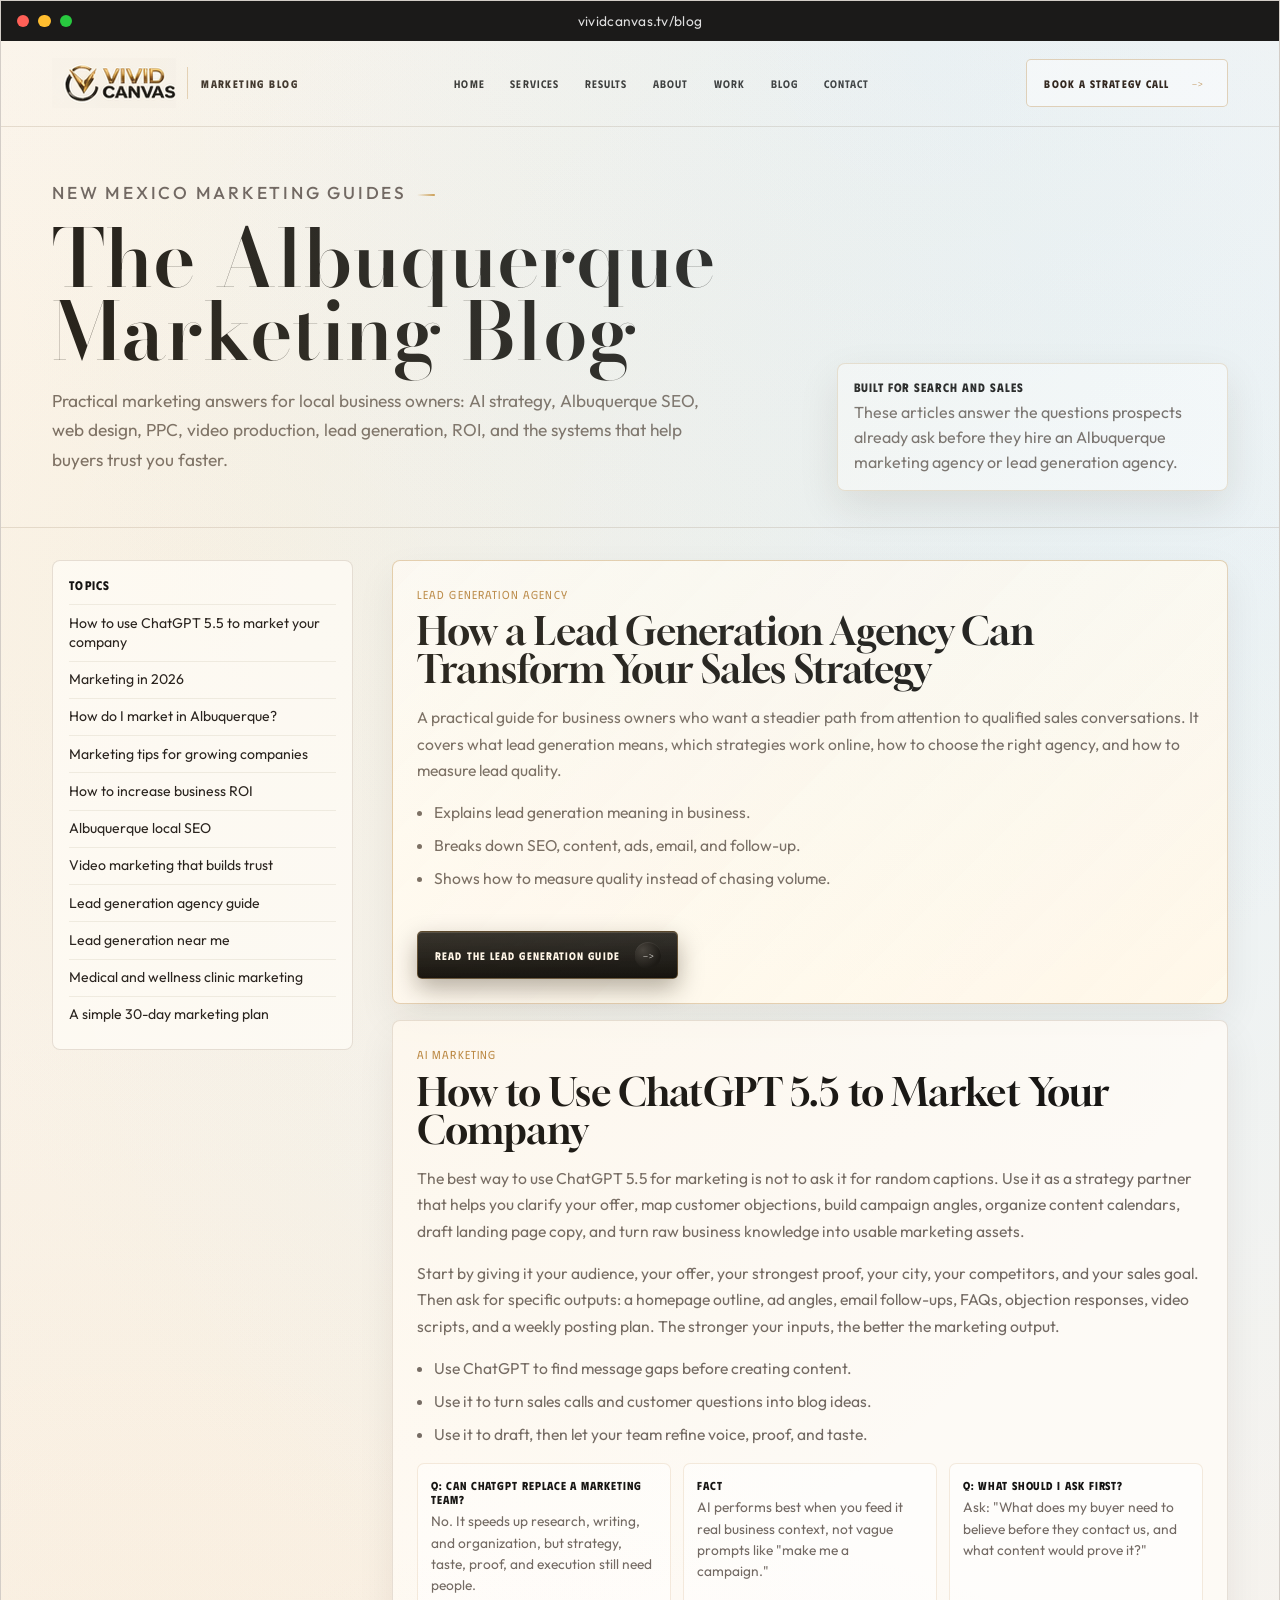
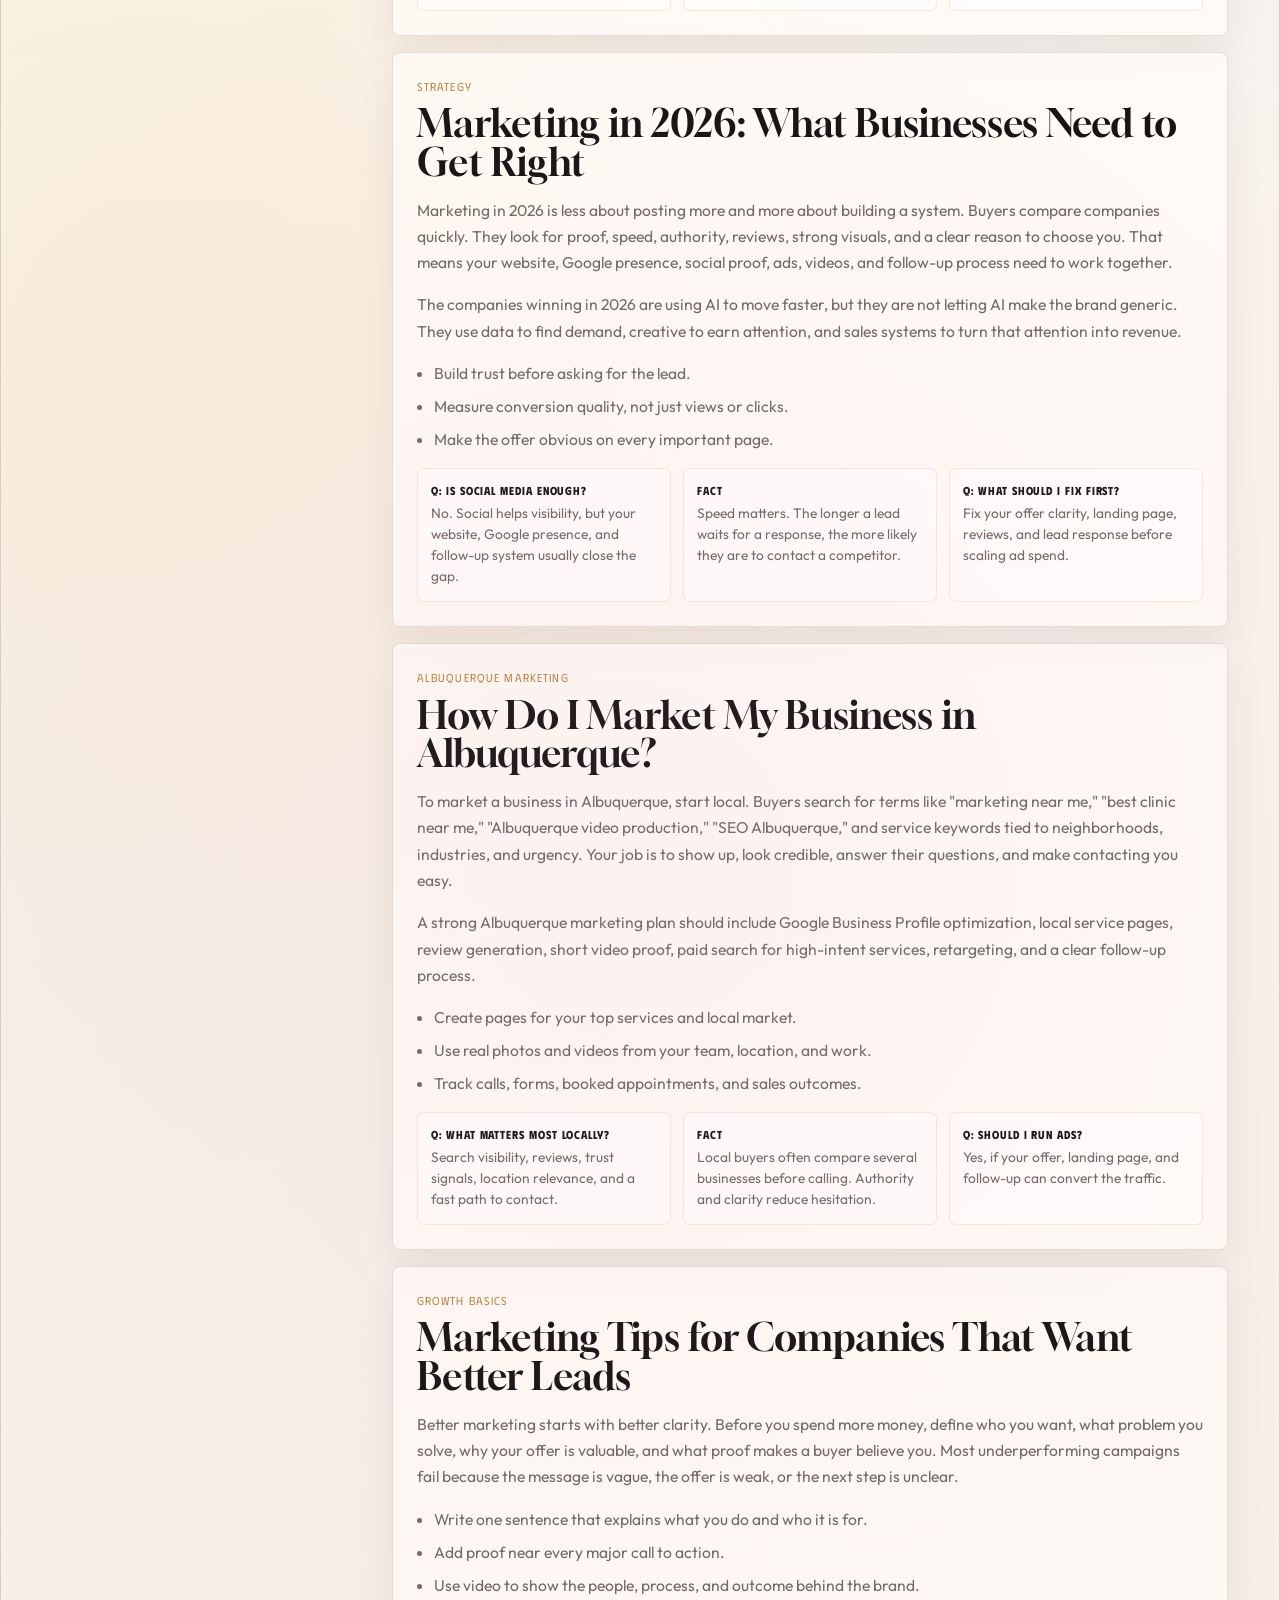
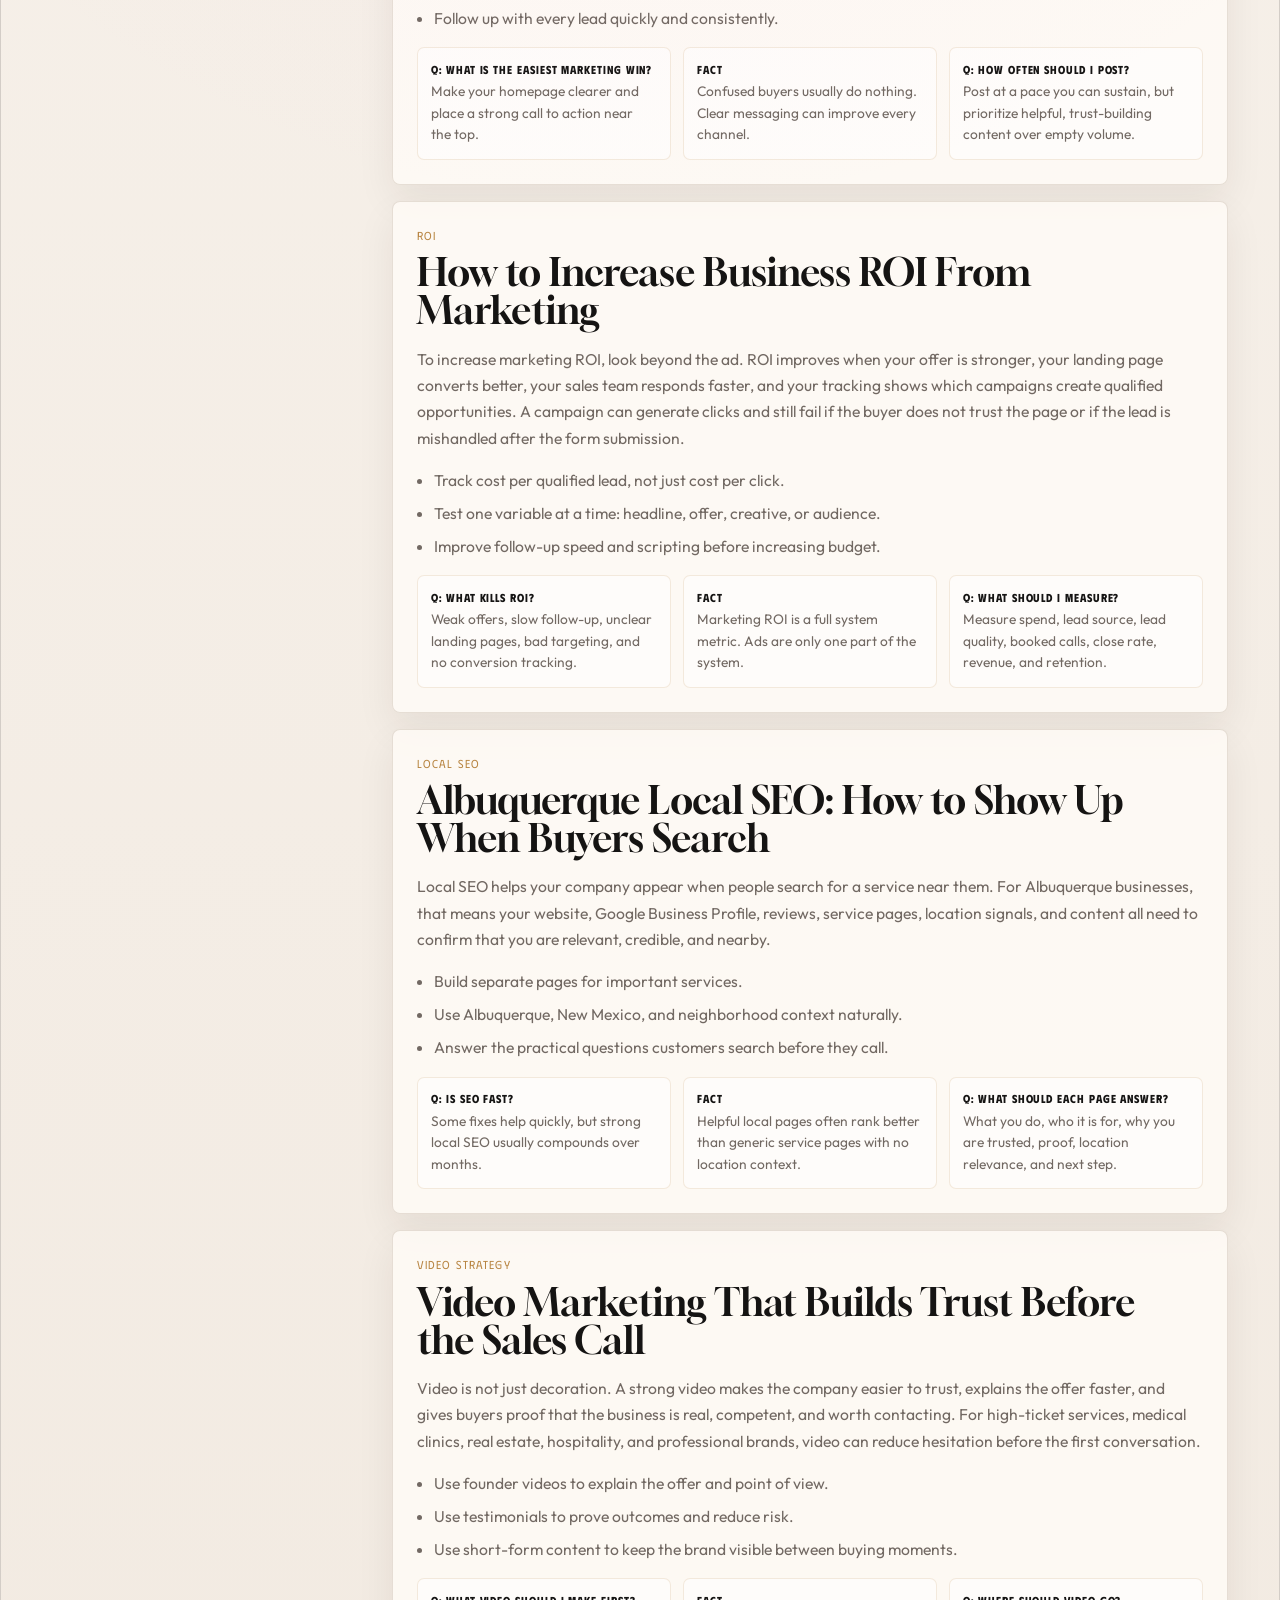
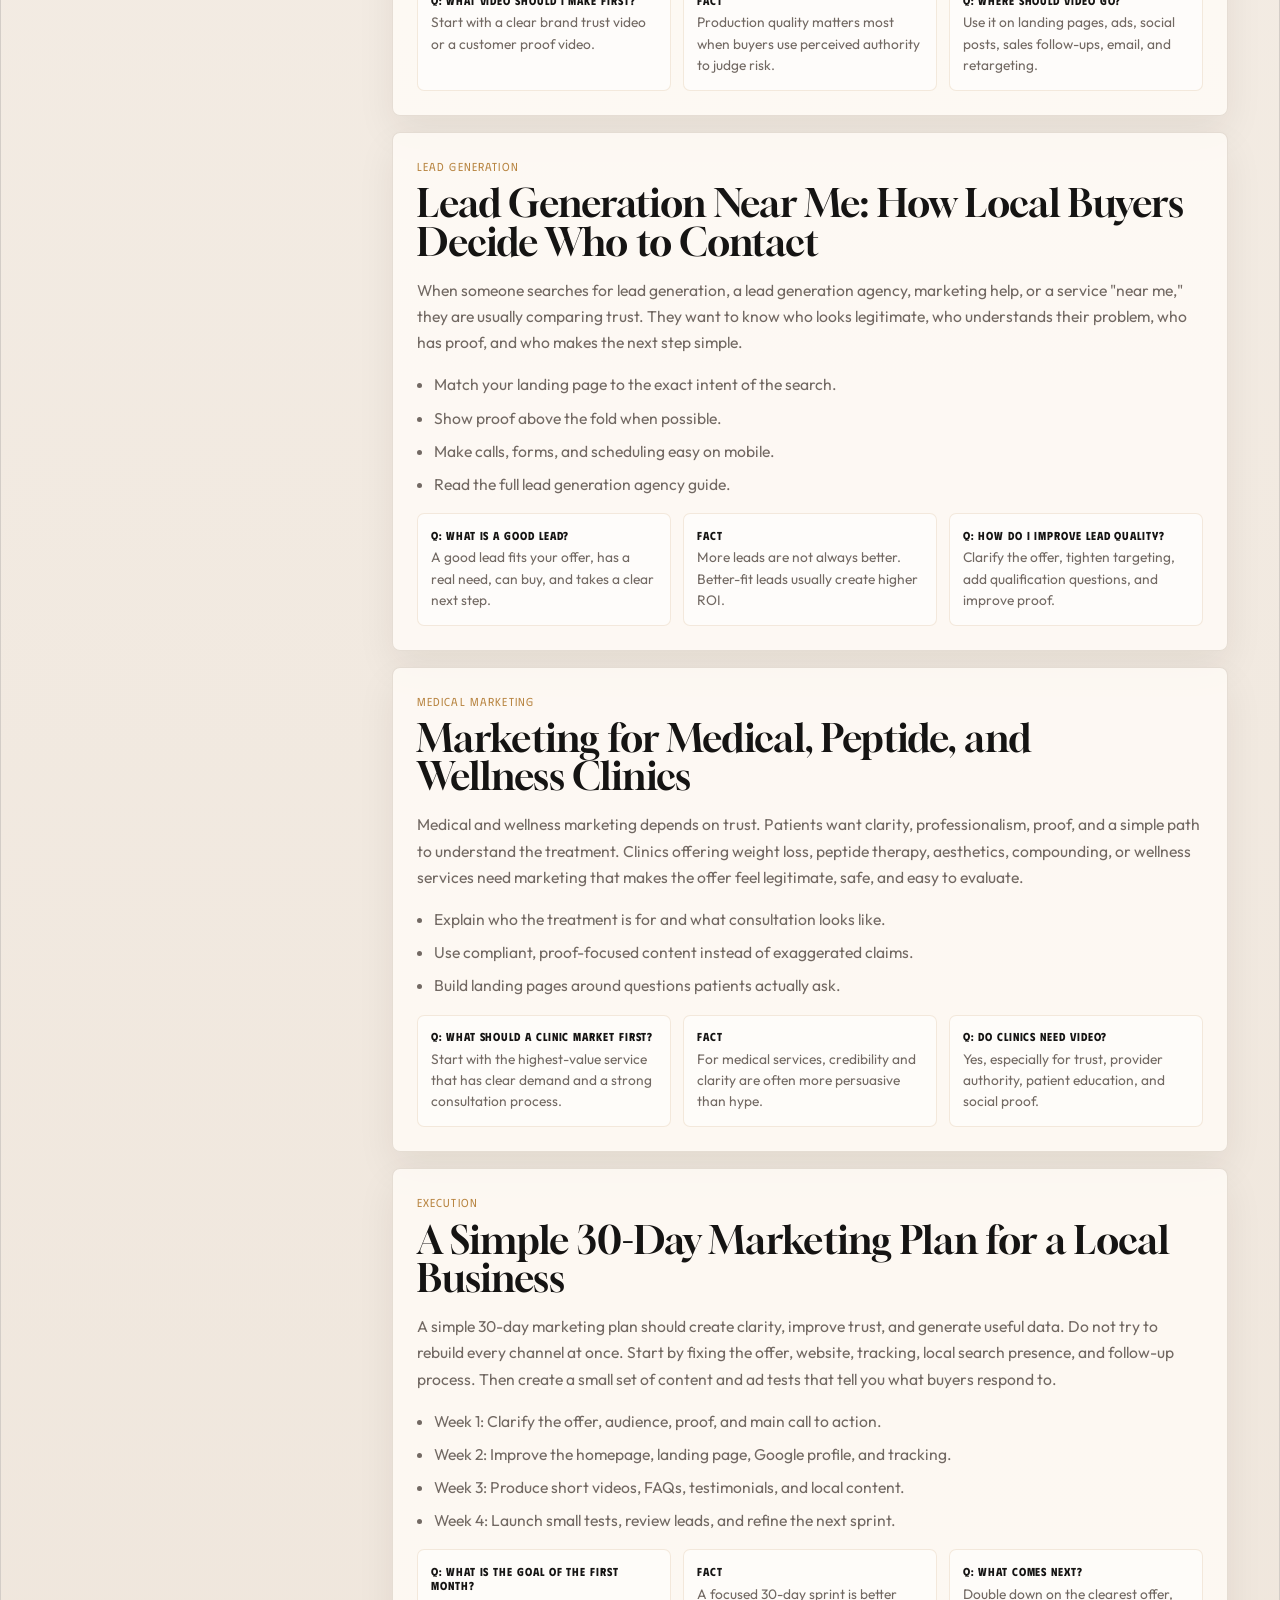
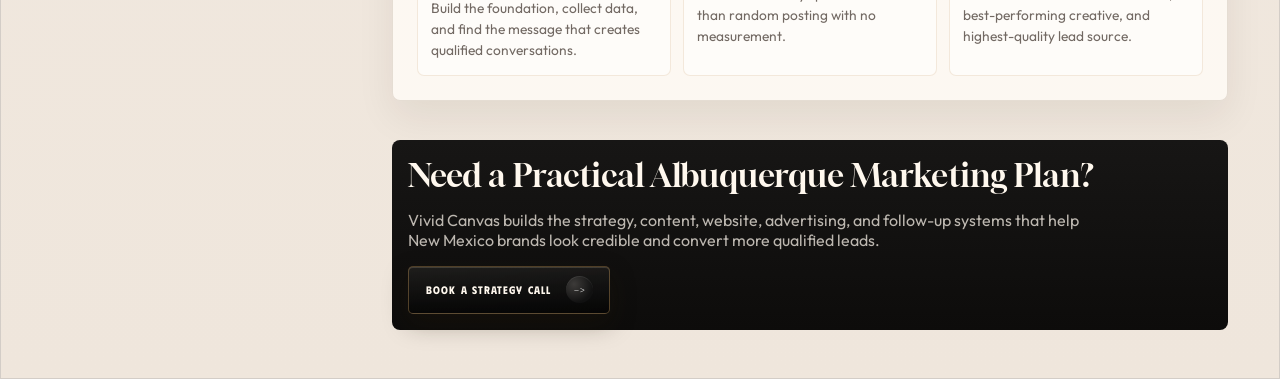
==== commit 96f44ce8: "Fix Vivid Canvas content gallery route" ====
--- a/blog/index.html
+++ b/blog/index.html
@@ -3,18 +3,18 @@
   <head>
     <meta charset="UTF-8" />
     <meta name="viewport" content="width=device-width, initial-scale=1.0" />
-    <title>The Albuquerque Marketing Blog | Vivid Canvas TV</title>
+    <title>Albuquerque SEO &amp; Lead Generation Blog | Vivid Canvas TV</title>
     <meta
       name="description"
-      content="Albuquerque marketing blog from Vivid Canvas TV with practical guides on ChatGPT for marketing, local SEO, 2026 marketing strategy, ROI, video, ads, and lead generation."
+      content="Albuquerque marketing blog with guides on local SEO, lead generation agency strategy, web design, PPC, video marketing, AI, ROI, and business growth."
     />
     <meta name="robots" content="index, follow" />
     <link rel="canonical" href="https://vividcanvas.tv/blog/" />
     <meta property="og:type" content="website" />
-    <meta property="og:title" content="The Albuquerque Marketing Blog | Vivid Canvas TV" />
+    <meta property="og:title" content="Albuquerque SEO &amp; Lead Generation Blog | Vivid Canvas TV" />
     <meta
       property="og:description"
-      content="New Mexico marketing guides, Albuquerque SEO tips, AI marketing ideas, ROI strategy, and practical answers for local business growth."
+      content="New Mexico marketing guides for Albuquerque SEO, lead generation, web design, PPC, video, AI marketing, ROI, and local business growth."
     />
     <meta property="og:url" content="https://vividcanvas.tv/blog/" />
     <meta property="og:site_name" content="Vivid Canvas TV" />
@@ -135,6 +135,17 @@
         box-shadow: 0 16px 38px rgba(45, 28, 8, 0.07);
       }
 
+      .blog-post.featured-post {
+        border-color: rgba(184, 134, 66, 0.38);
+        background:
+          linear-gradient(135deg, rgba(255, 255, 255, 0.9), rgba(255, 247, 231, 0.82)),
+          rgba(255, 252, 247, 0.9);
+      }
+
+      .blog-post h2 a {
+        color: inherit;
+      }
+
       .blog-post header {
         display: grid;
         gap: 0.5rem;
@@ -305,7 +316,7 @@
           "name": "Vivid Canvas TV, LLC",
           "url": "https://vividcanvas.tv/"
         },
-        "about": ["Albuquerque marketing", "New Mexico marketing", "local SEO", "AI marketing", "business ROI"]
+        "about": ["Albuquerque marketing", "Albuquerque SEO", "lead generation agency", "online lead generation", "web design", "PPC", "AI marketing", "business ROI"]
       }
     </script>
     <script type="application/ld+json">
@@ -336,6 +347,14 @@
               "@type": "Answer",
               "text": "Improve the offer, measure lead quality, fix the landing page, follow up faster, test creative, track conversion rates, and move budget toward the channels that create qualified sales conversations."
             }
+          },
+          {
+            "@type": "Question",
+            "name": "What does a lead generation agency do?",
+            "acceptedAnswer": {
+              "@type": "Answer",
+              "text": "A lead generation agency builds SEO, content, paid media, landing pages, email follow-up, forms, and reporting systems that help a business attract and qualify sales opportunities."
+            }
           }
         ]
       }
@@ -365,7 +384,7 @@
             <a href="../index.html#services">Services</a>
             <a href="../index.html#results">Results</a>
             <a href="../index.html#about">About</a>
-            <a href="../content-gallery/index.html">Work</a>
+            <a href="../content-gallery/index.html#vc-work">Work</a>
             <a href="index.html">Blog</a>
             <a href="https://vividcanvas.tv/pages/contact">Contact</a>
           </nav>
@@ -384,7 +403,7 @@
             <h1>The Albuquerque Marketing Blog</h1>
             <p>
               Practical marketing answers for local business owners: AI strategy,
-              Albuquerque SEO, video production, advertising, lead generation,
+              Albuquerque SEO, web design, PPC, video production, lead generation,
               ROI, and the systems that help buyers trust you faster.
             </p>
           </div>
@@ -392,7 +411,7 @@
             <strong>Built for Search and Sales</strong>
             <span>
               These articles answer the questions prospects already ask before
-              they hire an Albuquerque marketing agency.
+              they hire an Albuquerque marketing agency or lead generation agency.
             </span>
           </aside>
         </section>
@@ -407,12 +426,35 @@
             <a href="#increase-roi">How to increase business ROI</a>
             <a href="#local-seo">Albuquerque local SEO</a>
             <a href="#video-marketing">Video marketing that builds trust</a>
+            <a href="#lead-generation-agency">Lead generation agency guide</a>
             <a href="#lead-generation">Lead generation near me</a>
             <a href="#clinic-marketing">Medical and wellness clinic marketing</a>
             <a href="#marketing-plan">A simple 30-day marketing plan</a>
           </aside>
 
           <div class="blog-list">
+            <article class="blog-post featured-post" id="lead-generation-agency">
+              <header>
+                <p class="kicker">Lead Generation Agency</p>
+                <h2><a href="lead-generation-agency.html">How a Lead Generation Agency Can Transform Your Sales Strategy</a></h2>
+              </header>
+              <p>
+                A practical guide for business owners who want a steadier path
+                from attention to qualified sales conversations. It covers what
+                lead generation means, which strategies work online, how to
+                choose the right agency, and how to measure lead quality.
+              </p>
+              <ul>
+                <li>Explains lead generation meaning in business.</li>
+                <li>Breaks down SEO, content, ads, email, and follow-up.</li>
+                <li>Shows how to measure quality instead of chasing volume.</li>
+              </ul>
+              <a class="button primary compact" href="lead-generation-agency.html">
+                <span>Read the Lead Generation Guide</span>
+                <span class="button-arrow">-></span>
+              </a>
+            </article>
+
             <article class="blog-post" id="chatgpt-marketing">
               <header>
                 <p class="kicker">AI Marketing</p>
@@ -675,15 +717,17 @@
                 <h2>Lead Generation Near Me: How Local Buyers Decide Who to Contact</h2>
               </header>
               <p>
-                When someone searches for lead generation, marketing help, or a
-                service "near me," they are usually comparing trust. They want to
-                know who looks legitimate, who understands their problem, who has
-                proof, and who makes the next step simple.
+                When someone searches for lead generation, a lead generation
+                agency, marketing help, or a service "near me," they are usually
+                comparing trust. They want to know who looks legitimate, who
+                understands their problem, who has proof, and who makes the next
+                step simple.
               </p>
               <ul>
                 <li>Match your landing page to the exact intent of the search.</li>
                 <li>Show proof above the fold when possible.</li>
                 <li>Make calls, forms, and scheduling easy on mobile.</li>
+                <li><a href="lead-generation-agency.html">Read the full lead generation agency guide.</a></li>
               </ul>
               <div class="answer-grid">
                 <div class="answer-card">
--- a/styles.css
+++ b/styles.css
@@ -25,6 +25,1954 @@
   --font-luxury: "Bodoni Moda", "Gloock", "Didot", "Bodoni 72", Georgia, serif;
 }
 
+@keyframes premiumWiggleIn {
+  0% {
+    opacity: 0;
+    transform:
+      translate3d(var(--reveal-x, 0), var(--reveal-y, 1rem), 0)
+      rotate(var(--reveal-tilt, 0deg))
+      scale(0.965);
+    filter: blur(10px);
+  }
+  46% {
+    opacity: 1;
+    transform:
+      translate3d(var(--reveal-back-x, -0.22rem), var(--reveal-back-y, -0.16rem), 0)
+      rotate(var(--reveal-back-tilt, -0.55deg))
+      scale(1.018);
+    filter: blur(0);
+  }
+  66% {
+    transform:
+      translate3d(var(--reveal-forward-x, 0.16rem), var(--reveal-forward-y, 0.1rem), 0)
+      rotate(var(--reveal-forward-tilt, 0.3deg))
+      scale(0.996);
+  }
+  82% {
+    transform:
+      translate3d(var(--reveal-settle-x, -0.06rem), var(--reveal-settle-y, -0.04rem), 0)
+      rotate(var(--reveal-settle-tilt, -0.12deg))
+      scale(1.004);
+  }
+  100% {
+    opacity: 1;
+    transform: translate3d(0, 0, 0) rotate(0deg) scale(1);
+    filter: blur(0);
+  }
+}
+
+@keyframes floatNode {
+  0%, 100% {
+    transform: translate3d(0, 0, 0) rotate(0deg);
+  }
+  35% {
+    transform: translate3d(0.36rem, -0.34rem, 0) rotate(4deg);
+  }
+  68% {
+    transform: translate3d(-0.22rem, 0.18rem, 0) rotate(-2deg);
+  }
+}
+
+@keyframes funnelTravel {
+  0% {
+    opacity: 0.48;
+    transform: translate3d(0, 0, 0) scale(1);
+  }
+  48% {
+    opacity: 1;
+    transform: translate3d(3.4rem, 1.2rem, 0) scale(0.82);
+  }
+  100% {
+    opacity: 0.48;
+    transform: translate3d(5.7rem, 2.45rem, 0) scale(0.58);
+  }
+}
+
+@keyframes websitePulse {
+  0%, 100% {
+    transform: translate3d(0, 0, 0) scale(1);
+    box-shadow: 0 18px 44px rgba(0, 0, 0, 0.28), inset 0 1px 0 rgba(255, 255, 255, 0.18);
+  }
+  50% {
+    transform: translate3d(0, -0.18rem, 0) scale(1.025);
+    box-shadow: 0 24px 58px rgba(0, 0, 0, 0.34), 0 0 40px rgba(232, 185, 103, 0.18), inset 0 1px 0 rgba(255, 255, 255, 0.2);
+  }
+}
+
+@keyframes adLift {
+  0%, 100% {
+    transform: translate3d(0, 0, 0) rotate(0deg);
+  }
+  42% {
+    transform: translate3d(0.24rem, -0.48rem, 0) rotate(2deg);
+  }
+  74% {
+    transform: translate3d(-0.12rem, 0.16rem, 0) rotate(-1deg);
+  }
+}
+
+@keyframes graphRun {
+  0%, 100% {
+    transform: scaleY(0.45);
+  }
+  50% {
+    transform: scaleY(1);
+  }
+}
+
+.reveal-ready .reveal-item {
+  opacity: 0;
+  transform:
+    translate3d(var(--reveal-x, 0), var(--reveal-y, 1rem), 0)
+    rotate(var(--reveal-tilt, 0deg))
+    scale(0.965);
+  transform-origin: 50% 55%;
+  will-change: transform, opacity, filter;
+}
+
+.reveal-ready .reveal-item.is-visible {
+  animation: premiumWiggleIn 0.92s cubic-bezier(0.16, 1, 0.3, 1) var(--reveal-delay, 0ms) both;
+}
+
+.reveal-ready .reveal-item.reveal-complete {
+  opacity: 1;
+  transform: none;
+  filter: none;
+  will-change: auto;
+}
+
+@media (prefers-reduced-motion: reduce) {
+  .reveal-ready .reveal-item,
+  .reveal-ready .reveal-item.is-visible,
+  .reveal-ready .reveal-item.reveal-complete {
+    opacity: 1;
+    transform: none;
+    filter: none;
+    animation: none;
+    will-change: auto;
+  }
+
+  .local-card:hover,
+  .local-card:focus-within {
+    animation: none;
+  }
+
+  .local-card:hover .local-card-icon,
+  .local-card:focus-within .local-card-icon {
+    transform: none;
+  }
+
+  .social-node,
+  .source-dot,
+  .website-card,
+  .ad-card,
+  .scale-graph i {
+    animation: none !important;
+  }
+}
+
+.growth-command {
+  position: relative;
+  isolation: isolate;
+  overflow: hidden;
+  color: #fff4df;
+  border-block: 1px solid rgba(232, 185, 103, 0.26);
+  background:
+    radial-gradient(ellipse at 82% 12%, rgba(232, 185, 103, 0.18), transparent 30%),
+    radial-gradient(ellipse at 8% 88%, rgba(144, 29, 23, 0.22), transparent 34%),
+    linear-gradient(135deg, #171513 0%, #0b0a09 54%, #15110e 100%);
+}
+
+.growth-command::before,
+.growth-command::after {
+  content: "";
+  position: absolute;
+  inset: 0;
+  z-index: -1;
+  pointer-events: none;
+}
+
+.growth-command::before {
+  background:
+    linear-gradient(112deg, transparent 0 42%, rgba(238, 195, 112, 0.13) 43%, transparent 44% 76%, rgba(128, 29, 24, 0.16) 77%, transparent 78%),
+    linear-gradient(rgba(255, 255, 255, 0.026) 1px, transparent 1px) 0 0 / 4.6rem 4.6rem,
+    linear-gradient(90deg, rgba(255, 255, 255, 0.022) 1px, transparent 1px) 0 0 / 4.6rem 4.6rem;
+  opacity: 0.72;
+}
+
+.growth-command::after {
+  background: linear-gradient(180deg, rgba(0, 0, 0, 0.04), rgba(0, 0, 0, 0.36));
+}
+
+.growth-command-grid {
+  position: relative;
+  display: grid;
+  grid-template-columns: minmax(19rem, 0.7fr) minmax(0, 1.3fr);
+  gap: clamp(1rem, 2.8vw, 2.7rem);
+  align-items: stretch;
+  padding-top: clamp(2.2rem, 5vw, 4.6rem);
+  padding-bottom: clamp(2.2rem, 5vw, 4.6rem);
+}
+
+.growth-command-lead {
+  display: flex;
+  flex-direction: column;
+  justify-content: center;
+  min-width: 0;
+  max-width: 38rem;
+}
+
+.growth-command-lead h2 {
+  margin: 0;
+  color: #fff2cf;
+  font-family: var(--font-luxury);
+  font-size: clamp(3.2rem, 7vw, 6.7rem);
+  font-weight: 600;
+  line-height: 0.9;
+  letter-spacing: 0;
+  text-wrap: balance;
+}
+
+.growth-command-lead p:not(.eyebrow) {
+  max-width: 31rem;
+  margin: 1rem 0 1.3rem;
+  color: rgba(255, 239, 214, 0.74);
+  font-size: 1rem;
+  line-height: 1.68;
+}
+
+.growth-command-lead .button {
+  width: fit-content;
+}
+
+.growth-command-cards {
+  display: grid;
+  grid-template-columns: repeat(3, minmax(0, 1fr));
+  gap: 0.82rem;
+  min-width: 0;
+}
+
+.growth-card {
+  position: relative;
+  display: flex;
+  flex-direction: column;
+  min-width: 0;
+  min-height: 24rem;
+  padding: clamp(1rem, 1.5vw, 1.3rem);
+  overflow: hidden;
+  border: 1px solid rgba(232, 185, 103, 0.28);
+  border-radius: var(--radius-lg);
+  background:
+    linear-gradient(152deg, rgba(255, 255, 255, 0.1), rgba(255, 255, 255, 0.028) 45%, rgba(141, 35, 28, 0.12)),
+    rgba(12, 11, 10, 0.78);
+  box-shadow:
+    0 22px 58px rgba(0, 0, 0, 0.34),
+    inset 0 1px 0 rgba(255, 255, 255, 0.09);
+}
+
+.growth-card::before {
+  content: "";
+  position: absolute;
+  inset: 0;
+  pointer-events: none;
+  background:
+    radial-gradient(ellipse at 18% 0%, rgba(238, 195, 112, 0.18), transparent 42%),
+    linear-gradient(180deg, transparent 0 78%, rgba(105, 25, 21, 0.32));
+  opacity: 0.82;
+}
+
+.growth-card > * {
+  position: relative;
+  z-index: 1;
+}
+
+.growth-card:nth-child(2) {
+  background:
+    linear-gradient(152deg, rgba(255, 255, 255, 0.1), rgba(255, 255, 255, 0.026) 48%, rgba(46, 89, 95, 0.14)),
+    rgba(12, 11, 10, 0.78);
+}
+
+.growth-card:nth-child(3) {
+  background:
+    linear-gradient(152deg, rgba(255, 255, 255, 0.1), rgba(255, 255, 255, 0.026) 48%, rgba(143, 47, 36, 0.16)),
+    rgba(12, 11, 10, 0.78);
+}
+
+.growth-card-number {
+  align-self: flex-start;
+  min-height: 1.45rem;
+  padding: 0.22rem 0.46rem;
+  border: 1px solid rgba(232, 185, 103, 0.34);
+  border-radius: var(--radius-sm);
+  color: #efc778;
+  background: rgba(255, 255, 255, 0.045);
+  font-size: 0.66rem;
+  font-weight: 800;
+  letter-spacing: 0.08em;
+}
+
+.growth-visual {
+  position: relative;
+  min-height: 8.6rem;
+  margin: 1.35rem 0 1.2rem;
+  overflow: hidden;
+  border: 1px solid rgba(232, 185, 103, 0.18);
+  border-radius: var(--radius-md);
+  background:
+    radial-gradient(ellipse at 20% 12%, rgba(232, 185, 103, 0.22), transparent 38%),
+    radial-gradient(ellipse at 84% 84%, rgba(135, 201, 215, 0.12), transparent 36%),
+    rgba(255, 255, 255, 0.035);
+  box-shadow: inset 0 1px 0 rgba(255, 255, 255, 0.07);
+}
+
+.social-node,
+.source-dot,
+.ad-card,
+.website-card {
+  position: absolute;
+  border: 1px solid rgba(232, 185, 103, 0.32);
+  color: #fff2cf;
+  background:
+    radial-gradient(circle at 32% 24%, rgba(255, 255, 255, 0.15), rgba(232, 185, 103, 0.14) 48%, rgba(255, 255, 255, 0.035));
+  box-shadow:
+    0 12px 28px rgba(0, 0, 0, 0.22),
+    inset 0 1px 0 rgba(255, 255, 255, 0.1);
+}
+
+.social-node,
+.source-dot,
+.ad-card {
+  display: grid;
+  place-items: center;
+}
+
+.social-node {
+  width: 2.75rem;
+  height: 2.75rem;
+  border-radius: 50%;
+  font-family: var(--font-display);
+  font-size: 0.72rem;
+  font-weight: 900;
+  animation: floatNode 4.6s ease-in-out infinite;
+}
+
+.social-node .icon,
+.source-dot .icon {
+  width: 1.05rem;
+  height: 1.05rem;
+}
+
+.node-google {
+  left: 7%;
+  top: 14%;
+}
+
+.node-instagram {
+  left: 39%;
+  top: 5%;
+  animation-delay: -1.1s;
+}
+
+.node-youtube {
+  right: 10%;
+  top: 27%;
+  animation-delay: -2.2s;
+}
+
+.node-tiktok {
+  left: 28%;
+  bottom: 10%;
+  animation-delay: -3.1s;
+}
+
+.rank-line {
+  position: absolute;
+  height: 1px;
+  background: linear-gradient(90deg, transparent, rgba(232, 185, 103, 0.6), transparent);
+  transform-origin: left center;
+}
+
+.rank-line.line-one {
+  left: 22%;
+  top: 36%;
+  width: 56%;
+  transform: rotate(14deg);
+}
+
+.rank-line.line-two {
+  left: 18%;
+  bottom: 31%;
+  width: 62%;
+  transform: rotate(-8deg);
+}
+
+.source-dot {
+  left: 8%;
+  width: 2.25rem;
+  height: 2.25rem;
+  border-radius: 50%;
+  animation: funnelTravel 3.8s ease-in-out infinite;
+}
+
+.source-one {
+  top: 14%;
+}
+
+.source-two {
+  top: 42%;
+  animation-delay: -1.25s;
+}
+
+.source-three {
+  top: 68%;
+  animation-delay: -2.5s;
+}
+
+.funnel-shape {
+  position: absolute;
+  left: 42%;
+  top: 18%;
+  width: 4.3rem;
+  height: 5.6rem;
+  clip-path: polygon(0 0, 100% 0, 63% 54%, 63% 100%, 37% 100%, 37% 54%);
+  border: 1px solid rgba(232, 185, 103, 0.26);
+  background: linear-gradient(180deg, rgba(232, 185, 103, 0.22), rgba(143, 47, 36, 0.16));
+  opacity: 0.86;
+}
+
+.website-card {
+  position: absolute;
+  right: 7%;
+  bottom: 13%;
+  display: grid;
+  gap: 0.36rem;
+  width: 5.6rem;
+  padding: 0.55rem;
+  border: 1px solid rgba(232, 185, 103, 0.28);
+  border-radius: var(--radius-sm);
+  background: rgba(255, 242, 207, 0.1);
+  animation: websitePulse 3.8s ease-in-out infinite;
+}
+
+.website-card i,
+.website-card b,
+.website-card em {
+  display: block;
+  height: 0.42rem;
+  border-radius: 999px;
+  background: rgba(255, 242, 207, 0.58);
+}
+
+.website-card i {
+  width: 80%;
+  background: #efc778;
+}
+
+.website-card b {
+  width: 100%;
+}
+
+.website-card em {
+  width: 58%;
+  background: rgba(143, 47, 36, 0.8);
+}
+
+.ad-card {
+  width: 4.4rem;
+  min-height: 3.2rem;
+  padding: 0.5rem;
+  border-radius: var(--radius-sm);
+  font-family: var(--font-display);
+  font-size: 0.68rem;
+  font-weight: 900;
+  text-transform: uppercase;
+  animation: adLift 4.2s ease-in-out infinite;
+}
+
+.ad-card i {
+  display: block;
+  width: 72%;
+  height: 0.36rem;
+  margin-top: 0.38rem;
+  border-radius: 999px;
+  background: rgba(239, 199, 120, 0.64);
+}
+
+.ad-one {
+  left: 8%;
+  top: 15%;
+}
+
+.ad-two {
+  right: 10%;
+  top: 11%;
+  animation-delay: -1.35s;
+}
+
+.ad-three {
+  left: 30%;
+  bottom: 13%;
+  animation-delay: -2.55s;
+}
+
+.scale-graph {
+  position: absolute;
+  right: 12%;
+  bottom: 15%;
+  display: flex;
+  align-items: end;
+  gap: 0.28rem;
+  width: 4.8rem;
+  height: 4.7rem;
+  padding: 0.55rem;
+  border: 1px solid rgba(232, 185, 103, 0.18);
+  border-radius: var(--radius-sm);
+  background: rgba(255, 255, 255, 0.035);
+}
+
+.scale-graph i {
+  flex: 1;
+  height: 100%;
+  border-radius: 999px 999px 0 0;
+  background: linear-gradient(180deg, #efc778, rgba(143, 47, 36, 0.82));
+  transform-origin: bottom;
+  animation: graphRun 2.6s ease-in-out infinite;
+}
+
+.scale-graph i:nth-child(2) {
+  animation-delay: -0.75s;
+}
+
+.scale-graph i:nth-child(3) {
+  animation-delay: -1.4s;
+}
+
+.growth-card h3 {
+  margin: 1.1rem 0 0.55rem;
+  color: #fff2cf;
+  font-family: var(--font-luxury);
+  font-size: clamp(2.3rem, 3.4vw, 3.45rem);
+  font-weight: 600;
+  line-height: 0.94;
+  letter-spacing: 0;
+}
+
+.growth-card p {
+  margin: 0;
+  color: rgba(255, 239, 214, 0.72);
+  font-size: 0.92rem;
+  line-height: 1.58;
+}
+
+.growth-card ul {
+  display: grid;
+  gap: 0.38rem;
+  margin: auto 0 0;
+  padding: 1rem 0 0;
+  list-style: none;
+  border-top: 1px solid rgba(232, 185, 103, 0.16);
+}
+
+.growth-card li {
+  position: relative;
+  padding-left: 0.82rem;
+  color: rgba(255, 239, 214, 0.64);
+  font-size: 0.76rem;
+  line-height: 1.42;
+}
+
+.growth-card li::before {
+  content: "";
+  position: absolute;
+  left: 0;
+  top: 0.52em;
+  width: 0.32rem;
+  height: 0.32rem;
+  border-radius: 50%;
+  background: #a73a2d;
+  box-shadow: 0 0 12px rgba(167, 58, 45, 0.46);
+}
+
+@media (max-width: 1120px) {
+  .growth-command-grid {
+    grid-template-columns: 1fr;
+  }
+
+  .growth-command-lead {
+    max-width: 100%;
+  }
+
+  .growth-command-lead p:not(.eyebrow) {
+    max-width: 42rem;
+  }
+
+  .growth-command-cards {
+    grid-template-columns: repeat(3, minmax(0, 1fr));
+  }
+
+  .growth-card {
+    min-height: 25rem;
+  }
+}
+
+@media (max-width: 760px) {
+  .growth-command-grid {
+    padding-top: 1.75rem;
+    padding-bottom: 1.85rem;
+  }
+
+  .growth-command-lead h2 {
+    font-size: clamp(3rem, 18vw, 4.4rem);
+  }
+
+  .growth-command-cards {
+    grid-template-columns: 1fr;
+  }
+
+  .growth-card {
+    min-height: auto;
+  }
+
+  .growth-visual {
+    min-height: 8.2rem;
+    margin-top: 1rem;
+  }
+
+  .growth-card ul {
+    margin-top: 1rem;
+  }
+}
+
+.command-edge {
+  --command-gold: #f3c36f;
+  --command-gold-soft: rgba(243, 195, 111, 0.58);
+  --command-gold-faint: rgba(243, 195, 111, 0.18);
+  --command-red: #e85b43;
+  --command-green: #84d46f;
+  --command-cyan: #65d7ee;
+  --command-cream: #fff0d2;
+  --command-muted: rgba(255, 234, 202, 0.64);
+  position: relative;
+  isolation: isolate;
+  min-height: 100svh;
+  overflow: hidden;
+  color: var(--command-cream);
+  background:
+    radial-gradient(ellipse at 88% 17%, rgba(92, 206, 237, 0.17), transparent 28%),
+    radial-gradient(ellipse at 24% 98%, rgba(232, 91, 67, 0.12), transparent 30%),
+    radial-gradient(ellipse at 72% 102%, rgba(243, 195, 111, 0.18), transparent 35%),
+    linear-gradient(115deg, #10100f 0%, #080807 46%, #11100e 100%);
+  border-block: 1px solid rgba(243, 195, 111, 0.22);
+}
+
+.command-edge::before,
+.command-edge::after {
+  content: "";
+  position: absolute;
+  inset: 0;
+  z-index: -1;
+  pointer-events: none;
+}
+
+.command-edge::before {
+  background:
+    linear-gradient(rgba(255, 255, 255, 0.035) 1px, transparent 1px) 0 0 / 4.4rem 4.4rem,
+    linear-gradient(90deg, rgba(255, 255, 255, 0.028) 1px, transparent 1px) 0 0 / 4.4rem 4.4rem,
+    linear-gradient(117deg, transparent 0 50%, rgba(243, 195, 111, 0.09) 50.4%, transparent 51%),
+    linear-gradient(62deg, transparent 0 62%, rgba(232, 91, 67, 0.08) 62.4%, transparent 63%);
+  opacity: 0.72;
+}
+
+.command-edge::after {
+  background:
+    radial-gradient(ellipse at 50% 108%, rgba(243, 195, 111, 0.2), transparent 48%),
+    linear-gradient(180deg, rgba(0, 0, 0, 0.04), rgba(0, 0, 0, 0.34));
+}
+
+.command-edge-bg {
+  position: absolute;
+  inset: 0;
+  z-index: -1;
+  overflow: hidden;
+  opacity: 0.62;
+  pointer-events: none;
+}
+
+.command-edge-bg img {
+  position: absolute;
+  inset: 0;
+  width: 100%;
+  height: 100%;
+  object-fit: cover;
+  opacity: 0.18;
+  filter: saturate(0.96) contrast(1.18) brightness(0.72);
+  mix-blend-mode: screen;
+  transform: translate3d(var(--command-x, 0), var(--command-y, 0), 0) scale(1.04);
+  transition: transform 0.16s ease-out;
+}
+
+.command-edge-bg::after {
+  content: "";
+  position: absolute;
+  inset: 0;
+  background:
+    linear-gradient(90deg, rgba(7, 7, 6, 0.84) 0 18%, rgba(7, 7, 6, 0.34) 48%, rgba(7, 7, 6, 0.68) 100%),
+    linear-gradient(180deg, rgba(7, 7, 6, 0.68), rgba(7, 7, 6, 0.42) 44%, rgba(7, 7, 6, 0.8));
+}
+
+.command-beam {
+  position: absolute;
+  height: 2px;
+  border-radius: 999px;
+  background: linear-gradient(90deg, transparent, rgba(243, 195, 111, 0.88), rgba(232, 91, 67, 0.42), transparent);
+  filter: blur(0.3px);
+  box-shadow: 0 0 24px rgba(243, 195, 111, 0.42);
+  transform-origin: center;
+}
+
+.beam-one {
+  width: 38rem;
+  right: -8rem;
+  top: 16%;
+  transform: rotate(-22deg);
+}
+
+.beam-two {
+  width: 54rem;
+  left: 8%;
+  bottom: 4%;
+  transform: rotate(3deg);
+}
+
+.beam-three {
+  width: 24rem;
+  right: 8%;
+  bottom: 18%;
+  background: linear-gradient(90deg, transparent, rgba(101, 215, 238, 0.72), rgba(209, 91, 214, 0.48), transparent);
+  transform: rotate(-15deg);
+}
+
+.command-shell {
+  display: grid;
+  grid-template-columns: 4.4rem minmax(0, 1fr);
+  gap: 0.72rem;
+  min-height: 100svh;
+  padding-top: 0.7rem;
+  padding-bottom: 0.7rem;
+}
+
+.command-rail {
+  display: grid;
+  grid-template-rows: auto repeat(4, minmax(3.8rem, 1fr)) auto;
+  gap: 0.58rem;
+  align-items: center;
+  justify-items: center;
+  min-height: 0;
+  padding: 0.7rem 0.5rem;
+  border: 1px solid rgba(243, 195, 111, 0.22);
+  border-radius: 0 18px 18px 0;
+  background:
+    linear-gradient(180deg, rgba(255, 255, 255, 0.06), transparent 34%),
+    rgba(7, 7, 6, 0.78);
+  box-shadow:
+    0 24px 52px rgba(0, 0, 0, 0.3),
+    inset 0 1px 0 rgba(255, 255, 255, 0.08);
+  backdrop-filter: blur(18px) saturate(1.08);
+  -webkit-backdrop-filter: blur(18px) saturate(1.08);
+}
+
+.command-rail img {
+  width: 2.68rem;
+  height: 2.68rem;
+  padding: 0.32rem;
+  object-fit: contain;
+  border: 1px solid rgba(243, 195, 111, 0.32);
+  border-radius: 50%;
+  background: rgba(255, 248, 235, 0.96);
+  box-shadow: 0 0 24px rgba(243, 195, 111, 0.18);
+}
+
+.command-rail button {
+  position: relative;
+  display: grid;
+  place-items: center;
+  width: 2.78rem;
+  height: 3.55rem;
+  padding: 0;
+  border: 1px solid rgba(243, 195, 111, 0.18);
+  border-radius: 6px;
+  background: rgba(255, 255, 255, 0.035);
+  cursor: pointer;
+  transition: transform 0.18s ease, border-color 0.22s ease, background 0.22s ease, box-shadow 0.22s ease;
+}
+
+.command-rail button::before {
+  content: "";
+  position: absolute;
+  inset: 0 auto 0 -0.55rem;
+  width: 2px;
+  opacity: 0;
+  background: linear-gradient(180deg, transparent, var(--command-gold), transparent);
+  box-shadow: 0 0 18px rgba(243, 195, 111, 0.78);
+}
+
+.command-rail button:hover,
+.command-rail button:focus-visible,
+.command-rail button.is-active {
+  transform: translateX(2px);
+  border-color: rgba(255, 216, 139, 0.72);
+  background:
+    radial-gradient(circle at 50% 22%, rgba(243, 195, 111, 0.18), transparent 54%),
+    rgba(255, 255, 255, 0.06);
+  box-shadow:
+    0 0 24px rgba(243, 195, 111, 0.18),
+    inset 0 1px 0 rgba(255, 255, 255, 0.12);
+}
+
+.command-rail button.is-active::before {
+  opacity: 1;
+}
+
+.command-rail button span {
+  position: relative;
+  width: 1.2rem;
+  height: 1.2rem;
+  color: var(--command-gold);
+}
+
+.rail-grid {
+  background:
+    linear-gradient(currentColor 0 0) 0 0 / 0.45rem 0.45rem,
+    linear-gradient(currentColor 0 0) 100% 0 / 0.45rem 0.45rem,
+    linear-gradient(currentColor 0 0) 0 100% / 0.45rem 0.45rem,
+    linear-gradient(currentColor 0 0) 100% 100% / 0.45rem 0.45rem;
+  background-repeat: no-repeat;
+}
+
+.rail-target {
+  border: 1px solid currentColor;
+  border-radius: 50%;
+  box-shadow: inset 0 0 0 0.34rem rgba(243, 195, 111, 0.12);
+}
+
+.rail-target::after {
+  content: "";
+  position: absolute;
+  inset: 0.42rem;
+  border-radius: 50%;
+  background: currentColor;
+}
+
+.rail-flow::before,
+.rail-flow::after,
+.rail-chart::before,
+.rail-chart::after {
+  content: "";
+  position: absolute;
+}
+
+.rail-flow::before {
+  inset: 0.12rem 0.48rem;
+  border: 1px solid currentColor;
+  border-left: 0;
+  border-bottom: 0;
+}
+
+.rail-flow::after {
+  inset: auto 0.08rem 0.08rem auto;
+  width: 0.36rem;
+  height: 0.36rem;
+  border-radius: 50%;
+  background: currentColor;
+  box-shadow: -0.75rem -0.68rem 0 currentColor, -1.38rem 0 0 currentColor;
+}
+
+.rail-chart::before {
+  left: 0.12rem;
+  right: 0.12rem;
+  bottom: 0.18rem;
+  height: 1px;
+  background: currentColor;
+}
+
+.rail-chart::after {
+  left: 0.22rem;
+  bottom: 0.3rem;
+  width: 0.18rem;
+  height: 0.4rem;
+  background: currentColor;
+  box-shadow: 0.36rem -0.22rem 0 currentColor, 0.72rem -0.48rem 0 currentColor, 1.08rem -0.82rem 0 currentColor;
+}
+
+.rail-badge {
+  display: grid;
+  place-items: center;
+  width: 2.4rem;
+  height: 2.4rem;
+  border: 1px solid rgba(243, 195, 111, 0.46);
+  border-radius: 50%;
+  color: var(--command-gold);
+  font-family: var(--font-display);
+  font-size: 0.82rem;
+  letter-spacing: 0.08em;
+  background: rgba(255, 255, 255, 0.04);
+}
+
+.command-main {
+  display: grid;
+  grid-template-rows: auto auto minmax(0, 1fr) auto;
+  gap: 0.72rem;
+  min-width: 0;
+  min-height: 0;
+}
+
+.command-topbar {
+  display: grid;
+  grid-template-columns: minmax(11rem, 0.8fr) minmax(16rem, 1fr) minmax(22rem, 1.4fr);
+  gap: 0.72rem;
+  align-items: center;
+  min-height: 3.2rem;
+}
+
+.command-brand {
+  display: flex;
+  align-items: center;
+  gap: 0.68rem;
+  min-width: 0;
+}
+
+.command-brand span {
+  color: var(--command-gold);
+  font-family: var(--font-display);
+  font-size: 1.84rem;
+  line-height: 1;
+  text-shadow: 0 0 22px rgba(243, 195, 111, 0.34);
+}
+
+.command-brand strong {
+  color: #f4dcc1;
+  font-size: 0.94rem;
+  font-weight: 900;
+  text-transform: uppercase;
+  letter-spacing: 0.22em;
+}
+
+.command-center-pill,
+.command-status-group > span {
+  min-height: 2.22rem;
+  border: 1px solid rgba(243, 195, 111, 0.2);
+  border-radius: 999px;
+  background:
+    linear-gradient(135deg, rgba(255, 255, 255, 0.075), rgba(255, 255, 255, 0.015)),
+    rgba(6, 6, 6, 0.56);
+  box-shadow: inset 0 1px 0 rgba(255, 255, 255, 0.07);
+}
+
+.command-center-pill {
+  display: flex;
+  align-items: center;
+  justify-content: center;
+  gap: 0.65rem;
+  color: var(--command-gold);
+  font-size: 0.68rem;
+  font-weight: 900;
+  text-transform: uppercase;
+  letter-spacing: 0.22em;
+}
+
+.command-center-pill span {
+  width: 0.74rem;
+  height: 0.74rem;
+  border: 1px solid currentColor;
+  border-radius: 4px;
+  box-shadow: 0 0 12px rgba(243, 195, 111, 0.42);
+}
+
+.command-status-group {
+  display: flex;
+  justify-content: flex-end;
+  gap: 0.58rem;
+  min-width: 0;
+}
+
+.command-status-group > span {
+  display: flex;
+  align-items: center;
+  gap: 0.42rem;
+  padding: 0 0.82rem;
+  color: rgba(255, 234, 202, 0.76);
+  font-size: 0.64rem;
+  font-weight: 700;
+  white-space: nowrap;
+}
+
+.live-dot::before,
+.system-dot::before {
+  content: "";
+  width: 0.44rem;
+  height: 0.44rem;
+  border-radius: 50%;
+  background: var(--command-red);
+  box-shadow: 0 0 12px rgba(232, 91, 67, 0.68);
+}
+
+.system-dot::before {
+  background: var(--command-green);
+  box-shadow: 0 0 12px rgba(132, 212, 111, 0.56);
+}
+
+.command-route {
+  display: grid;
+  grid-template-columns: repeat(3, minmax(0, 1fr));
+  gap: 2rem;
+  align-items: center;
+  padding-inline: min(8vw, 8rem);
+}
+
+.command-route button {
+  position: relative;
+  min-height: 2.72rem;
+  border: 1px solid rgba(243, 195, 111, 0.38);
+  border-radius: 8px;
+  color: var(--command-gold);
+  background:
+    radial-gradient(ellipse at 50% 0%, rgba(243, 195, 111, 0.16), transparent 62%),
+    rgba(8, 8, 7, 0.72);
+  box-shadow:
+    0 0 28px rgba(243, 195, 111, 0.12),
+    inset 0 1px 0 rgba(255, 255, 255, 0.09);
+  cursor: pointer;
+  font-size: 0.72rem;
+  font-weight: 900;
+  letter-spacing: 0.18em;
+  text-transform: uppercase;
+  transition: transform 0.18s ease, border-color 0.2s ease, color 0.2s ease, box-shadow 0.2s ease;
+}
+
+.command-route button:not(:last-child)::after {
+  content: "";
+  position: absolute;
+  top: 50%;
+  left: calc(100% + 0.24rem);
+  width: 1.5rem;
+  height: 1px;
+  background: linear-gradient(90deg, var(--command-gold), transparent);
+  box-shadow: 0 0 16px rgba(243, 195, 111, 0.62);
+}
+
+.command-route button span {
+  margin-right: 1rem;
+  color: rgba(255, 234, 202, 0.82);
+}
+
+.command-route button:nth-child(2) {
+  border-color: rgba(232, 91, 67, 0.44);
+  color: #ff8b72;
+}
+
+.command-route button:hover,
+.command-route button:focus-visible,
+.command-route button.is-active {
+  transform: translateY(-1px);
+  border-color: rgba(255, 222, 148, 0.76);
+  box-shadow:
+    0 0 34px rgba(243, 195, 111, 0.2),
+    inset 0 1px 0 rgba(255, 255, 255, 0.14);
+}
+
+.command-route button:nth-child(2):hover,
+.command-route button:nth-child(2):focus-visible,
+.command-route button:nth-child(2).is-active {
+  border-color: rgba(255, 124, 98, 0.78);
+  box-shadow:
+    0 0 34px rgba(232, 91, 67, 0.18),
+    inset 0 1px 0 rgba(255, 255, 255, 0.14);
+}
+
+.command-layout {
+  display: grid;
+  grid-template-columns: minmax(17rem, 0.82fr) repeat(3, minmax(16rem, 1fr));
+  gap: 0.9rem;
+  min-height: 0;
+}
+
+.command-lead-panel,
+.command-card,
+.command-timeline {
+  border: 1px solid rgba(243, 195, 111, 0.28);
+  background:
+    radial-gradient(ellipse at 14% 0%, rgba(243, 195, 111, 0.13), transparent 34%),
+    linear-gradient(145deg, rgba(255, 255, 255, 0.07), rgba(255, 255, 255, 0.018)),
+    rgba(8, 8, 7, 0.74);
+  box-shadow:
+    0 28px 70px rgba(0, 0, 0, 0.38),
+    inset 0 1px 0 rgba(255, 255, 255, 0.09);
+  backdrop-filter: blur(18px) saturate(1.08);
+  -webkit-backdrop-filter: blur(18px) saturate(1.08);
+}
+
+.command-lead-panel {
+  display: grid;
+  align-content: start;
+  gap: 1rem;
+  min-width: 0;
+  padding: 1rem;
+  border-radius: 18px 8px 8px 18px;
+}
+
+.command-lead-panel h2 {
+  display: grid;
+  gap: 0.22rem;
+  margin: 0;
+  max-width: 18rem;
+  color: #f5dcc0;
+  font-family: var(--font-sans);
+  font-size: 2.74rem;
+  font-weight: 800;
+  line-height: 0.98;
+  letter-spacing: 0;
+}
+
+.command-lead-panel h2 span:nth-child(1),
+.command-lead-panel h2 span:nth-child(3) {
+  color: #ffd889;
+  text-shadow: 0 0 22px rgba(243, 195, 111, 0.28);
+}
+
+.command-lead-panel h2 span:nth-child(2) {
+  color: rgba(255, 239, 217, 0.92);
+}
+
+.command-glow-rule {
+  width: 8rem;
+  height: 2px;
+  border-radius: 999px;
+  background: linear-gradient(90deg, transparent, var(--command-gold), transparent);
+  box-shadow: 0 0 20px rgba(243, 195, 111, 0.68);
+}
+
+.command-overview-card,
+.command-unified-card {
+  border: 1px solid rgba(243, 195, 111, 0.2);
+  border-radius: 8px;
+  background:
+    linear-gradient(180deg, rgba(255, 255, 255, 0.055), rgba(255, 255, 255, 0.018)),
+    rgba(4, 4, 4, 0.4);
+}
+
+.command-overview-card {
+  padding: 0.72rem;
+}
+
+.overview-head {
+  display: flex;
+  align-items: center;
+  justify-content: space-between;
+  gap: 0.6rem;
+  color: rgba(255, 234, 202, 0.72);
+  font-size: 0.56rem;
+  font-weight: 900;
+  text-transform: uppercase;
+  letter-spacing: 0.12em;
+}
+
+.overview-head button {
+  min-height: 1.78rem;
+  padding-inline: 0.68rem;
+  border: 1px solid rgba(243, 195, 111, 0.26);
+  border-radius: 999px;
+  color: var(--command-gold);
+  background: rgba(255, 255, 255, 0.04);
+  font-size: 0.54rem;
+  font-weight: 800;
+  cursor: pointer;
+}
+
+.overview-metrics {
+  display: grid;
+  grid-template-columns: repeat(2, minmax(0, 1fr));
+  gap: 0.42rem;
+  margin-top: 0.7rem;
+}
+
+.overview-metrics span {
+  display: grid;
+  gap: 0.12rem;
+  min-height: 4.2rem;
+  padding: 0.55rem;
+  border: 1px solid rgba(243, 195, 111, 0.18);
+  border-radius: 6px;
+  color: rgba(255, 234, 202, 0.58);
+  background: rgba(255, 255, 255, 0.035);
+  font-size: 0.54rem;
+  font-weight: 900;
+  text-transform: uppercase;
+  letter-spacing: 0.05em;
+}
+
+.overview-metrics b {
+  color: #fff0d2;
+  font-size: 1.16rem;
+  letter-spacing: 0;
+}
+
+.command-growth-chart {
+  position: relative;
+  height: 8.5rem;
+  margin-top: 0.72rem;
+  overflow: hidden;
+  border: 1px solid rgba(243, 195, 111, 0.14);
+  border-radius: 6px;
+  background:
+    linear-gradient(rgba(255, 255, 255, 0.035) 1px, transparent 1px) 0 0 / 100% 25%,
+    linear-gradient(90deg, rgba(255, 255, 255, 0.028) 1px, transparent 1px) 0 0 / 25% 100%,
+    rgba(0, 0, 0, 0.28);
+}
+
+.command-growth-chart::before,
+.command-growth-chart::after {
+  content: "";
+  position: absolute;
+  left: 7%;
+  right: 7%;
+  height: 45%;
+  bottom: 16%;
+  clip-path: polygon(0 85%, 13% 58%, 25% 70%, 38% 50%, 50% 63%, 62% 44%, 75% 26%, 88% 18%, 100% 0, 100% 100%, 0 100%);
+  background: linear-gradient(180deg, rgba(243, 195, 111, 0.34), rgba(243, 195, 111, 0.03));
+}
+
+.command-growth-chart::after {
+  bottom: 8%;
+  height: 38%;
+  clip-path: polygon(0 88%, 13% 74%, 25% 69%, 38% 78%, 50% 66%, 62% 74%, 75% 55%, 88% 22%, 100% 8%, 100% 100%, 0 100%);
+  background: linear-gradient(180deg, rgba(232, 91, 67, 0.42), rgba(232, 91, 67, 0.02));
+}
+
+.command-growth-chart i {
+  position: absolute;
+  left: var(--x);
+  bottom: 12%;
+  width: 0.18rem;
+  height: var(--h);
+  border-radius: 999px;
+  background: rgba(255, 224, 156, 0.82);
+  box-shadow: 0 0 12px rgba(243, 195, 111, 0.38);
+}
+
+.command-unified-card {
+  display: grid;
+  grid-template-columns: 3.1rem 1fr;
+  gap: 0.8rem;
+  align-items: center;
+  margin-top: auto;
+  padding: 0.7rem;
+}
+
+.command-unified-card p,
+.command-unified-card strong {
+  margin: 0;
+}
+
+.command-unified-card p {
+  color: rgba(255, 234, 202, 0.74);
+  font-size: 0.78rem;
+}
+
+.command-unified-card strong {
+  color: #ffd889;
+  font-size: 0.96rem;
+}
+
+.command-orb {
+  width: 3rem;
+  height: 3rem;
+  border: 1px solid rgba(243, 195, 111, 0.36);
+  border-radius: 50%;
+  background:
+    conic-gradient(from 20deg, transparent, rgba(243, 195, 111, 0.82), transparent, rgba(232, 91, 67, 0.45), transparent),
+    radial-gradient(circle, rgba(243, 195, 111, 0.18), transparent 58%);
+  box-shadow: 0 0 28px rgba(243, 195, 111, 0.22);
+}
+
+.command-card {
+  position: relative;
+  display: grid;
+  align-content: start;
+  gap: 0.72rem;
+  min-width: 0;
+  min-height: 31.5rem;
+  padding: 0.82rem;
+  overflow: hidden;
+  border-radius: 10px;
+  transition: transform 0.18s ease, border-color 0.22s ease, box-shadow 0.22s ease;
+}
+
+.command-card::before {
+  content: "";
+  position: absolute;
+  inset: 0;
+  pointer-events: none;
+  opacity: 0.4;
+  background:
+    linear-gradient(135deg, rgba(255, 255, 255, 0.12), transparent 28%),
+    radial-gradient(ellipse at 72% 0%, rgba(243, 195, 111, 0.16), transparent 36%);
+  mix-blend-mode: screen;
+}
+
+.command-card > * {
+  position: relative;
+  z-index: 1;
+}
+
+.command-card:hover,
+.command-card.is-active {
+  transform: translateY(-2px);
+  border-color: rgba(255, 218, 146, 0.7);
+  box-shadow:
+    0 34px 80px rgba(0, 0, 0, 0.42),
+    0 0 34px rgba(243, 195, 111, 0.18),
+    inset 0 1px 0 rgba(255, 255, 255, 0.12);
+}
+
+.command-card-strategy {
+  border-color: rgba(232, 91, 67, 0.34);
+}
+
+.command-card-strategy:hover,
+.command-card-strategy.is-active {
+  border-color: rgba(255, 128, 102, 0.72);
+  box-shadow:
+    0 34px 80px rgba(0, 0, 0, 0.42),
+    0 0 34px rgba(232, 91, 67, 0.2),
+    inset 0 1px 0 rgba(255, 255, 255, 0.12);
+}
+
+.command-card-head {
+  display: flex;
+  align-items: start;
+  justify-content: space-between;
+  gap: 0.8rem;
+  padding-bottom: 0.62rem;
+  border-bottom: 1px solid rgba(243, 195, 111, 0.16);
+}
+
+.command-card-head span {
+  display: block;
+  color: #ffe0a0;
+  font-size: 1.34rem;
+  font-weight: 900;
+  line-height: 1;
+  text-transform: uppercase;
+}
+
+.command-card-head strong {
+  display: block;
+  margin-top: 0.2rem;
+  color: rgba(255, 234, 202, 0.74);
+  font-size: 0.74rem;
+  font-weight: 500;
+}
+
+.command-card-head button {
+  display: grid;
+  place-items: center;
+  width: 2.2rem;
+  height: 2.2rem;
+  border: 1px solid rgba(243, 195, 111, 0.24);
+  border-radius: 6px;
+  color: var(--command-gold);
+  background: rgba(255, 255, 255, 0.04);
+  cursor: pointer;
+}
+
+.command-card-head .icon {
+  width: 1rem;
+  height: 1rem;
+}
+
+.asset-strip {
+  display: grid;
+  grid-template-columns: repeat(3, minmax(0, 1fr));
+  gap: 0.48rem;
+}
+
+.asset-strip button {
+  position: relative;
+  min-width: 0;
+  padding: 0;
+  overflow: hidden;
+  border: 1px solid rgba(243, 195, 111, 0.24);
+  border-radius: 6px;
+  background: #080807;
+  cursor: pointer;
+}
+
+.asset-strip img {
+  width: 100%;
+  aspect-ratio: 0.78;
+  object-fit: cover;
+  filter: saturate(0.98) contrast(1.08) brightness(0.86);
+}
+
+.asset-strip span {
+  position: absolute;
+  inset: 50% auto auto 50%;
+  width: 1.6rem;
+  height: 1.6rem;
+  border: 1px solid rgba(255, 230, 170, 0.72);
+  border-radius: 50%;
+  background: rgba(7, 7, 6, 0.58);
+  box-shadow: 0 0 18px rgba(243, 195, 111, 0.22);
+  transform: translate(-50%, -50%);
+}
+
+.asset-strip span::after {
+  content: "";
+  position: absolute;
+  left: 0.62rem;
+  top: 0.43rem;
+  border-left: 0.42rem solid #ffe0a0;
+  border-top: 0.3rem solid transparent;
+  border-bottom: 0.3rem solid transparent;
+}
+
+.attention-grid,
+.conversion-board,
+.intel-grid,
+.automation-flow,
+.system-rings,
+.scale-metrics {
+  border: 1px solid rgba(243, 195, 111, 0.16);
+  border-radius: 8px;
+  background: rgba(255, 255, 255, 0.034);
+}
+
+.attention-grid {
+  display: grid;
+  grid-template-columns: minmax(0, 1fr) 6.8rem;
+  gap: 0.54rem;
+  padding: 0.62rem;
+}
+
+.attention-map {
+  min-height: 8.4rem;
+  border-radius: 6px;
+  background:
+    radial-gradient(circle at 34% 44%, rgba(255, 218, 88, 0.95), rgba(232, 91, 67, 0.5) 18%, transparent 32%),
+    radial-gradient(circle at 68% 56%, rgba(255, 218, 88, 0.88), rgba(219, 88, 206, 0.46) 18%, transparent 34%),
+    radial-gradient(circle at 28% 78%, rgba(232, 91, 67, 0.62), transparent 22%),
+    radial-gradient(ellipse at 68% 45%, rgba(190, 225, 231, 0.2), transparent 36%),
+    linear-gradient(rgba(255, 255, 255, 0.06) 1px, transparent 1px) 0 0 / 0.72rem 0.72rem,
+    linear-gradient(90deg, rgba(255, 255, 255, 0.05) 1px, transparent 1px) 0 0 / 0.72rem 0.72rem,
+    #11110f;
+}
+
+.attention-score {
+  display: grid;
+  align-content: center;
+  gap: 0.28rem;
+  min-width: 0;
+}
+
+.attention-score span {
+  color: rgba(255, 234, 202, 0.58);
+  font-size: 0.52rem;
+  font-weight: 900;
+  line-height: 1.2;
+  text-transform: uppercase;
+  letter-spacing: 0.08em;
+}
+
+.attention-score strong {
+  color: #ffe0a0;
+  font-size: 2.4rem;
+  line-height: 1;
+}
+
+.attention-score em {
+  color: rgba(255, 234, 202, 0.58);
+  font-size: 0.72rem;
+  font-style: normal;
+}
+
+.attention-score small {
+  color: var(--command-green);
+  font-weight: 900;
+}
+
+.attention-score i {
+  display: block;
+  height: 1.8rem;
+  clip-path: polygon(0 64%, 20% 42%, 38% 72%, 58% 52%, 74% 62%, 100% 24%, 100% 100%, 0 100%);
+  background: linear-gradient(180deg, rgba(232, 91, 67, 0.48), rgba(232, 91, 67, 0.08));
+}
+
+.asset-bars {
+  display: grid;
+  gap: 0.38rem;
+}
+
+.asset-bars span {
+  display: grid;
+  grid-template-columns: 5.8rem 1fr;
+  gap: 0.54rem;
+  align-items: center;
+  color: rgba(255, 234, 202, 0.68);
+  font-size: 0.66rem;
+}
+
+.asset-bars span::after {
+  content: "";
+  width: var(--w);
+  height: 0.26rem;
+  border-radius: 999px;
+  background: linear-gradient(90deg, #a66a27, #ffe0a0);
+  box-shadow: 0 0 12px rgba(243, 195, 111, 0.18);
+}
+
+.conversion-board {
+  display: grid;
+  grid-template-columns: minmax(0, 1fr) 7.2rem;
+  gap: 0.62rem;
+  padding: 0.62rem;
+}
+
+.funnel-stack {
+  display: grid;
+  gap: 0.25rem;
+}
+
+.funnel-stack span {
+  position: relative;
+  display: grid;
+  place-items: center;
+  min-height: 3rem;
+  color: rgba(255, 234, 202, 0.68);
+  font-size: 0.54rem;
+  font-weight: 900;
+  text-transform: uppercase;
+  letter-spacing: 0.05em;
+  background:
+    linear-gradient(90deg, rgba(255, 230, 170, 0.14), rgba(255, 255, 255, 0.05)),
+    rgba(255, 255, 255, 0.032);
+  clip-path: polygon(8% 0, 92% 0, 82% 100%, 18% 100%);
+}
+
+.funnel-stack span:nth-child(2) {
+  margin-inline: 0.42rem;
+}
+
+.funnel-stack span:nth-child(3) {
+  margin-inline: 0.84rem;
+}
+
+.funnel-stack span:nth-child(4) {
+  margin-inline: 1.22rem;
+  color: #ffe0a0;
+}
+
+.funnel-stack b {
+  display: block;
+  margin-top: 0.14rem;
+  color: #fff0d2;
+  font-size: 0.84rem;
+  letter-spacing: 0;
+}
+
+.campaign-stack {
+  display: grid;
+  gap: 0.45rem;
+}
+
+.campaign-stack button {
+  display: grid;
+  gap: 0.12rem;
+  min-height: 3.4rem;
+  padding: 0.5rem;
+  border: 1px solid rgba(232, 91, 67, 0.24);
+  border-radius: 6px;
+  color: rgba(255, 234, 202, 0.72);
+  background: rgba(0, 0, 0, 0.24);
+  cursor: pointer;
+  text-align: left;
+}
+
+.campaign-stack strong {
+  color: #fff0d2;
+  font-size: 0.64rem;
+}
+
+.campaign-stack span {
+  font-size: 0.56rem;
+}
+
+.campaign-stack em {
+  color: var(--command-green);
+  font-size: 0.56rem;
+  font-style: normal;
+  font-weight: 900;
+}
+
+.intel-grid {
+  display: grid;
+  grid-template-columns: 6.2rem minmax(0, 1fr);
+  gap: 0.72rem;
+  padding: 0.62rem;
+}
+
+.donut-chart {
+  display: grid;
+  place-items: center;
+  width: 5.4rem;
+  height: 5.4rem;
+  border-radius: 50%;
+  background:
+    radial-gradient(circle, #10100f 0 48%, transparent 49%),
+    conic-gradient(#e85b43 0 26%, #f3c36f 26% 68%, rgba(255, 255, 255, 0.12) 68% 100%);
+  box-shadow: 0 0 18px rgba(232, 91, 67, 0.12);
+}
+
+.donut-chart span {
+  color: #fff0d2;
+  font-size: 0.72rem;
+  font-weight: 900;
+  line-height: 1.1;
+  text-align: center;
+}
+
+.donut-chart em {
+  color: rgba(255, 234, 202, 0.55);
+  font-size: 0.52rem;
+  font-style: normal;
+}
+
+.audience-list {
+  display: grid;
+  gap: 0.42rem;
+  align-content: center;
+}
+
+.audience-list span {
+  display: flex;
+  justify-content: space-between;
+  gap: 0.62rem;
+  padding: 0.44rem 0.5rem;
+  border: 1px solid rgba(243, 195, 111, 0.14);
+  border-radius: 5px;
+  color: rgba(255, 234, 202, 0.68);
+  background: rgba(255, 255, 255, 0.03);
+  font-size: 0.58rem;
+}
+
+.audience-list b {
+  color: var(--command-green);
+}
+
+.automation-flow {
+  position: relative;
+  display: grid;
+  grid-template-columns: repeat(3, minmax(0, 1fr));
+  gap: 0.58rem;
+  padding: 1rem;
+  overflow: hidden;
+}
+
+.automation-flow::before {
+  content: "";
+  position: absolute;
+  inset: 50% 1.2rem auto;
+  height: 1px;
+  background: linear-gradient(90deg, transparent, var(--command-gold), transparent);
+  box-shadow: 0 0 18px rgba(243, 195, 111, 0.42);
+}
+
+.automation-flow span,
+.automation-flow strong {
+  position: relative;
+  z-index: 1;
+  display: grid;
+  align-content: center;
+  min-height: 3rem;
+  padding: 0.52rem;
+  border: 1px solid rgba(243, 195, 111, 0.22);
+  border-radius: 6px;
+  color: #fff0d2;
+  background: rgba(5, 5, 5, 0.58);
+  font-size: 0.62rem;
+  font-weight: 900;
+}
+
+.automation-flow strong {
+  grid-column: 2;
+  grid-row: span 2;
+  min-height: 6.58rem;
+  place-items: center;
+  color: var(--command-gold);
+  text-align: center;
+  box-shadow: 0 0 22px rgba(243, 195, 111, 0.18);
+}
+
+.automation-flow em {
+  display: block;
+  margin-top: 0.16rem;
+  color: rgba(255, 234, 202, 0.54);
+  font-size: 0.52rem;
+  font-style: normal;
+  font-weight: 500;
+}
+
+.system-rings,
+.scale-metrics {
+  display: grid;
+  grid-template-columns: repeat(3, minmax(0, 1fr));
+  gap: 0.5rem;
+  padding: 0.62rem;
+}
+
+.system-rings span {
+  display: grid;
+  place-items: center;
+  min-height: 5.3rem;
+  border: 1px solid rgba(243, 195, 111, 0.18);
+  border-radius: 50%;
+  color: rgba(255, 234, 202, 0.62);
+  background:
+    radial-gradient(circle, rgba(243, 195, 111, 0.08), transparent 62%),
+    conic-gradient(var(--command-gold) 0 78%, rgba(255, 255, 255, 0.08) 78% 100%);
+  box-shadow: 0 0 22px rgba(243, 195, 111, 0.16);
+  font-size: 0.48rem;
+  font-weight: 900;
+  text-align: center;
+  text-transform: uppercase;
+}
+
+.system-rings b {
+  display: block;
+  color: #ffe0a0;
+  font-size: 1.26rem;
+}
+
+.scale-metrics span {
+  display: grid;
+  gap: 0.16rem;
+  min-height: 3.45rem;
+  padding: 0.5rem;
+  border: 1px solid rgba(243, 195, 111, 0.14);
+  border-radius: 6px;
+  color: rgba(255, 234, 202, 0.54);
+  background: rgba(255, 255, 255, 0.03);
+  font-size: 0.52rem;
+  font-weight: 900;
+  text-transform: uppercase;
+}
+
+.scale-metrics b {
+  color: #fff0d2;
+  font-size: 1.04rem;
+  text-transform: none;
+}
+
+.command-timeline {
+  position: relative;
+  display: grid;
+  grid-template-columns: repeat(5, minmax(0, 1fr));
+  gap: 0.62rem;
+  min-height: 6.7rem;
+  padding: 0.82rem 1rem;
+  border-radius: 10px;
+  overflow: hidden;
+}
+
+.command-timeline::before {
+  content: "";
+  position: absolute;
+  left: 3rem;
+  right: 3rem;
+  top: 2.42rem;
+  height: 2px;
+  background: linear-gradient(90deg, rgba(232, 91, 67, 0.68), rgba(243, 195, 111, 0.82), rgba(243, 195, 111, 0.28));
+  box-shadow: 0 0 24px rgba(243, 195, 111, 0.44);
+}
+
+.command-timeline button {
+  position: relative;
+  z-index: 1;
+  display: grid;
+  justify-items: center;
+  align-content: start;
+  gap: 0.32rem;
+  padding: 0;
+  border: 0;
+  color: rgba(255, 234, 202, 0.68);
+  background: transparent;
+  cursor: pointer;
+}
+
+.command-timeline button::before {
+  content: "";
+  width: 2.35rem;
+  height: 2.35rem;
+  border: 1px solid rgba(243, 195, 111, 0.42);
+  border-radius: 50%;
+  background:
+    radial-gradient(circle, rgba(243, 195, 111, 0.34), rgba(243, 195, 111, 0.05) 58%, rgba(0, 0, 0, 0.6) 60%);
+  box-shadow:
+    0 0 22px rgba(243, 195, 111, 0.22),
+    inset 0 0 12px rgba(243, 195, 111, 0.14);
+}
+
+.command-timeline button:hover::before,
+.command-timeline button:focus-visible::before,
+.command-timeline button.is-active::before {
+  border-color: rgba(255, 226, 162, 0.84);
+  box-shadow:
+    0 0 28px rgba(243, 195, 111, 0.38),
+    inset 0 0 12px rgba(243, 195, 111, 0.2);
+}
+
+.command-timeline span {
+  color: #ffe0a0;
+  font-size: 0.58rem;
+  font-weight: 900;
+  text-transform: uppercase;
+}
+
+.command-timeline strong {
+  color: rgba(255, 234, 202, 0.62);
+  font-size: 0.58rem;
+  font-weight: 700;
+  text-align: center;
+}
+
+@media (max-width: 1380px) {
+  .command-layout {
+    grid-template-columns: minmax(15rem, 0.78fr) repeat(3, minmax(14rem, 1fr));
+  }
+
+  .command-lead-panel h2 {
+    font-size: 2.28rem;
+  }
+
+  .command-card-head span {
+    font-size: 1.12rem;
+  }
+
+  .command-status-group > span:last-child {
+    display: none;
+  }
+}
+
+@media (max-width: 1120px) {
+  .command-shell {
+    grid-template-columns: 1fr;
+  }
+
+  .command-rail {
+    display: flex;
+    justify-content: center;
+    min-height: 4.6rem;
+    border-radius: 0;
+  }
+
+  .command-rail button {
+    height: 2.8rem;
+  }
+
+  .rail-badge {
+    display: none;
+  }
+
+  .command-topbar {
+    grid-template-columns: 1fr;
+  }
+
+  .command-status-group {
+    justify-content: flex-start;
+    flex-wrap: wrap;
+  }
+
+  .command-route {
+    padding-inline: 0;
+    gap: 0.62rem;
+  }
+
+  .command-route button:not(:last-child)::after {
+    display: none;
+  }
+
+  .command-layout {
+    grid-template-columns: 1fr;
+  }
+
+  .command-card {
+    min-height: auto;
+  }
+
+  .command-lead-panel h2 {
+    max-width: 42rem;
+    font-size: 2.86rem;
+  }
+
+  .command-timeline {
+    grid-template-columns: repeat(5, minmax(8rem, 1fr));
+    overflow-x: auto;
+  }
+}
+
+@media (max-width: 720px) {
+  .command-shell {
+    padding-top: 0.45rem;
+    padding-bottom: 0.45rem;
+  }
+
+  .command-rail {
+    overflow-x: auto;
+    justify-content: flex-start;
+    padding-inline: 0.7rem;
+  }
+
+  .command-brand strong,
+  .command-center-pill {
+    letter-spacing: 0.12em;
+  }
+
+  .command-route {
+    grid-template-columns: 1fr;
+  }
+
+  .command-lead-panel,
+  .command-card,
+  .command-timeline {
+    border-radius: 8px;
+  }
+
+  .command-lead-panel h2 {
+    font-size: 2.24rem;
+  }
+
+  .overview-metrics,
+  .attention-grid,
+  .conversion-board,
+  .intel-grid,
+  .automation-flow,
+  .system-rings,
+  .scale-metrics {
+    grid-template-columns: 1fr;
+  }
+
+  .automation-flow strong {
+    grid-column: auto;
+    grid-row: auto;
+    min-height: 3.4rem;
+  }
+
+  .system-rings span {
+    width: 6rem;
+    height: 6rem;
+    justify-self: center;
+  }
+}
+
 *,
 *::before,
 *::after {
@@ -135,7 +2083,8 @@
 
 .site {
   position: relative;
-  overflow: hidden;
+  overflow-x: clip;
+  overflow-y: visible;
 }
 
 .site::before {
@@ -174,12 +2123,17 @@
   display: inline-flex;
   align-items: center;
   gap: 0.65rem;
+  min-width: 0;
 }
 
 .brand-image {
   display: block;
-  width: 7.15rem;
+  flex: 0 0 auto;
+  width: 7.75rem;
+  max-width: 100%;
   height: auto;
+  object-fit: contain;
+  image-rendering: auto;
 }
 
 .brand-service {
@@ -352,7 +2306,8 @@
   display: grid;
 }
 
-.private-links a {
+.private-links a,
+.private-link-button {
   padding: 0.65rem 0.7rem;
   border: 1px solid rgba(184, 134, 66, 0.16);
   border-radius: var(--radius-sm);
@@ -364,9 +2319,17 @@
   font-weight: 700;
 }
 
+.private-link-button {
+  justify-content: flex-start;
+  width: 100%;
+  cursor: pointer;
+}
+
 .site-header > *,
 .hero-grid > *,
 .services-grid > *,
+.services-showcase-grid > *,
+.team-proof-wrap > *,
 .results-grid > *,
 .testimonial-grid > *,
 .process-grid > *,
@@ -502,7 +2465,25 @@
 .button-row {
   display: flex;
   flex-wrap: wrap;
-  gap: 1rem;
+  gap: 0.85rem;
+}
+
+.hero .button-row .button {
+  min-height: 3.55rem;
+  padding: 0.78rem 1.2rem 0.78rem 1.35rem;
+  font-size: 0.76rem;
+  box-shadow:
+    inset 0 1px 0 rgba(255, 255, 255, 0.22),
+    0 16px 34px rgba(50, 32, 8, 0.14);
+}
+
+.hero .button-row .button-arrow {
+  width: 1.9rem;
+  height: 1.9rem;
+}
+
+.main-site-cta {
+  border-color: rgba(135, 201, 215, 0.52);
 }
 
 .button {
@@ -606,8 +2587,8 @@
 
 .hero-art {
   position: relative;
-  min-height: 24.6rem;
-  overflow: hidden;
+  min-height: clamp(34rem, 44vw, 49rem);
+  overflow: visible;
   isolation: isolate;
   background:
     radial-gradient(circle at 72% 26%, rgba(220, 243, 255, 0.72), transparent 24%),
@@ -617,12 +2598,7 @@
 }
 
 .hero-art::before {
-  content: "";
-  position: absolute;
-  inset: 10% 0 3% 6%;
-  border: 1px solid rgba(191, 148, 89, 0.06);
-  box-shadow: inset 0 0 0 1px rgba(255, 255, 255, 0.13);
-  pointer-events: none;
+  display: none;
 }
 
 .hero-lines,
@@ -685,12 +2661,16 @@
 
 .hero-emblem {
   position: absolute;
-  inset: 4% 0 auto auto;
-  width: min(47vw, 37rem);
-  transform: translate(1%, 0);
+  top: clamp(-4.4rem, -5vw, -1.8rem);
+  right: clamp(-7rem, -5vw, -2rem);
+  width: auto;
+  height: calc(100% + 8.6rem);
+  max-width: min(146%, 58rem);
+  object-fit: contain;
+  object-position: center;
   filter:
-    drop-shadow(0 20px 32px rgba(78, 55, 23, 0.16))
-    drop-shadow(0 0 40px rgba(255, 245, 220, 0.42));
+    drop-shadow(0 34px 62px rgba(78, 55, 23, 0.2))
+    drop-shadow(0 0 74px rgba(255, 245, 220, 0.56));
 }
 
 .hero-stat {
@@ -701,10 +2681,10 @@
   align-items: center;
   gap: 0.9rem;
   padding: 0.8rem 0.95rem;
-  border: 1px solid rgba(191, 148, 89, 0.16);
+  border: 1px solid rgba(191, 148, 89, 0.24);
   border-radius: var(--radius-sm);
-  background: rgba(255, 251, 247, 0.86);
-  box-shadow: var(--shadow-soft);
+  background: rgba(255, 251, 247, 0.92);
+  box-shadow: 0 18px 42px rgba(45, 28, 8, 0.1);
   backdrop-filter: blur(10px);
 }
 
@@ -803,13 +2783,60 @@
   pointer-events: none;
 }
 
+.results-band {
+  isolation: isolate;
+  overflow: hidden;
+  border-block: 1px solid rgba(214, 172, 106, 0.22);
+  background:
+    radial-gradient(ellipse at -8% 10%, rgba(100, 220, 226, 0.32), transparent 22%),
+    radial-gradient(ellipse at 106% 58%, rgba(207, 70, 165, 0.28), transparent 29%),
+    radial-gradient(ellipse at 46% 116%, rgba(222, 164, 72, 0.28), transparent 34%),
+    linear-gradient(105deg, rgba(73, 206, 224, 0.12), transparent 23%),
+    linear-gradient(128deg, transparent 24%, rgba(204, 88, 167, 0.14) 43%, transparent 62%),
+    linear-gradient(90deg, rgba(126, 28, 28, 0.24), transparent 34%),
+    linear-gradient(135deg, transparent 0 45%, rgba(236, 197, 126, 0.14) 46% 47%, transparent 48%),
+    linear-gradient(rgba(255, 255, 255, 0.032) 1px, transparent 1px) 0 0 / 100% 4.4rem,
+    linear-gradient(90deg, rgba(255, 255, 255, 0.032) 1px, transparent 1px) 0 0 / 4.4rem 100%,
+    linear-gradient(180deg, #090807 0%, #15110e 54%, #090807 100%);
+}
+
+.results-band::before {
+  content: "";
+  position: absolute;
+  inset: 0;
+  z-index: 0;
+  pointer-events: none;
+  background:
+    linear-gradient(104deg, transparent 0 10.5%, rgba(117, 217, 226, 0.26) 12% 13.1%, transparent 14.4% 34.8%, rgba(255, 215, 126, 0.25) 35.2% 36.3%, transparent 37.3%),
+    linear-gradient(112deg, transparent 0 20.5%, rgba(244, 210, 151, 0.14) 22% 23.2%, transparent 24.2% 71.8%, rgba(207, 70, 165, 0.14) 72.2% 73.1%, transparent 74.1%),
+    linear-gradient(180deg, rgba(255, 255, 255, 0.08), transparent 28%, rgba(0, 0, 0, 0.18));
+  mix-blend-mode: screen;
+  opacity: 0.76;
+}
+
+.results-band::after {
+  inset: 0;
+  z-index: 0;
+  width: auto;
+  height: auto;
+  border-radius: 0;
+  background:
+    linear-gradient(100deg, transparent 0 3%, rgba(84, 218, 225, 0.22) 5%, transparent 14%),
+    linear-gradient(128deg, transparent 56%, rgba(207, 70, 165, 0.22) 74%, rgba(84, 218, 225, 0.16) 92%, transparent 100%),
+    linear-gradient(180deg, transparent 62%, rgba(226, 174, 91, 0.18));
+  filter: blur(10px) saturate(1.06);
+  opacity: 0.72;
+}
+
 .results-grid {
-  display: grid;
-  grid-template-columns: 1.35fr repeat(5, minmax(0, 1fr));
-  align-items: center;
-  gap: 0.9rem;
-  padding-top: 1.35rem;
-  padding-bottom: 1.35rem;
+  position: relative;
+  z-index: 1;
+  display: grid;
+  grid-template-columns: minmax(18rem, 0.9fr) repeat(3, minmax(0, 1fr));
+  align-items: start;
+  gap: 1rem;
+  padding-top: 1.45rem;
+  padding-bottom: 1.45rem;
 }
 
 .section-lead {
@@ -823,13 +2850,94 @@
 }
 
 .results-grid .section-lead h2 {
-  max-width: 18rem;
-  font-size: 2.5rem;
+  display: grid;
+  gap: 0.08rem;
+  max-width: 24rem;
+  font-family: var(--font-sans);
+  font-size: 2.6rem;
+  font-weight: 800;
+  line-height: 0.9;
+  letter-spacing: 0;
+  text-transform: uppercase;
+  color: #fff7e6;
+  text-shadow:
+    0 0 16px rgba(255, 214, 125, 0.34),
+    0 0 34px rgba(229, 169, 65, 0.22),
+    0 18px 34px rgba(0, 0, 0, 0.42);
+}
+
+.results-grid .section-lead h2 span {
+  background: linear-gradient(102deg, #fff8cf 0%, #f5cf72 29%, #c58b35 58%, #fff0a8 82%, #8c561c 100%);
+  -webkit-background-clip: text;
+  background-clip: text;
+  color: transparent;
 }
 
 .dark-lead h2,
 .dark-lead p {
   color: #f0e9df;
+}
+
+.results-band .gold-tone {
+  color: #e7b965;
+}
+
+.results-copy {
+  max-width: 21rem;
+  margin: 0.86rem 0 0;
+  color: rgba(242, 232, 217, 0.76);
+  font-size: 0.88rem;
+  line-height: 1.5;
+}
+
+.results-logo-rail {
+  display: flex;
+  flex-wrap: wrap;
+  align-items: center;
+  gap: 0.44rem;
+  max-width: 22rem;
+  margin-top: 0.68rem;
+}
+
+.results-logo-rail img {
+  width: 6.15rem;
+  height: 2.05rem;
+  max-width: none;
+  padding: 0.35rem 0.6rem;
+  border: 1px solid rgba(230, 190, 118, 0.18);
+  border-radius: 999px;
+  background:
+    linear-gradient(100deg, rgba(255, 255, 255, 0.1), rgba(83, 219, 224, 0.08), rgba(204, 88, 167, 0.1));
+  object-fit: contain;
+  opacity: 0.78;
+  filter: grayscale(1) invert(1) contrast(1.1) brightness(1.28);
+}
+
+.metric-card-head {
+  position: relative;
+  z-index: 1;
+  display: flex;
+  align-items: center;
+  justify-content: space-between;
+  gap: 0.75rem;
+  min-height: 1.9rem;
+  padding-bottom: 0.55rem;
+  border-bottom: 1px solid rgba(226, 186, 110, 0.14);
+}
+
+.metric-client-logo {
+  width: 6.25rem;
+  height: 1.5rem;
+  padding: 0.12rem 0.46rem;
+  border: 1px solid rgba(230, 196, 128, 0.42);
+  border-radius: 999px;
+  background: rgba(255, 249, 238, 0.92);
+  object-fit: contain;
+  opacity: 0.95;
+  filter: grayscale(1) contrast(1.05) brightness(1.02);
+  box-shadow:
+    0 0 14px rgba(255, 244, 219, 0.1),
+    inset 0 1px 0 rgba(255, 255, 255, 0.78);
 }
 
 .lead-accent {
@@ -852,13 +2960,102 @@
   background: radial-gradient(circle at 30% 30%, rgba(255, 255, 255, 0.95), rgba(201, 154, 77, 0.4));
 }
 
+.results-band .lead-accent {
+  display: none;
+}
+
 .metric-card {
-  min-height: 11.1rem;
-  padding: 1rem 1rem 0.95rem;
-  border: 1px solid rgba(212, 177, 123, 0.32);
-  border-radius: var(--radius-md);
-  background: linear-gradient(180deg, rgba(255, 255, 255, 0.03), rgba(255, 255, 255, 0.01));
-  box-shadow: inset 0 1px 0 rgba(255, 255, 255, 0.02);
+  --electric-border-color: #dd8448;
+  --electric-light-color: #ffc07a;
+  --electric-gradient-color: rgba(221, 132, 72, 0.22);
+  --electric-halo-color: rgba(221, 132, 72, 0.38);
+  --electric-fill: rgba(255, 255, 255, 0.055);
+  position: relative;
+  min-height: 12.8rem;
+  padding: 0.9rem 1rem 1.6rem;
+  overflow: hidden;
+  border: 1px solid rgba(235, 196, 121, 0.3);
+  border-radius: var(--radius-lg);
+  background:
+    linear-gradient(-30deg, var(--electric-gradient-color), transparent 34%, transparent 66%, var(--electric-gradient-color)),
+    linear-gradient(118deg, rgba(255, 255, 255, 0.15), transparent 29%, rgba(83, 219, 224, 0.06) 44%, rgba(204, 88, 167, 0.07) 61%, transparent 78%),
+    radial-gradient(47.2% 50% at 50.39% 88.37%, rgba(255, 255, 255, 0.1) 0%, rgba(255, 255, 255, 0) 100%),
+    linear-gradient(180deg, var(--electric-fill), rgba(255, 255, 255, 0.02)),
+    linear-gradient(145deg, rgba(31, 27, 23, 0.56), rgba(9, 8, 7, 0.54));
+  backdrop-filter: blur(14px) saturate(1.24);
+  -webkit-backdrop-filter: blur(14px) saturate(1.24);
+  box-shadow:
+    0 24px 54px rgba(0, 0, 0, 0.32),
+    0 0 24px var(--electric-halo-color),
+    0 0 8px rgba(255, 255, 255, 0.06),
+    inset 0 1px 0 rgba(255, 255, 255, 0.14);
+}
+
+.metric-card::before {
+  content: "";
+  position: absolute;
+  inset: 0;
+  z-index: 0;
+  pointer-events: none;
+  border: 1px solid var(--electric-light-color);
+  border-radius: inherit;
+  background:
+    linear-gradient(150deg, rgba(255, 255, 255, 0.48) 16.73%, rgba(255, 255, 255, 0.08) 30.2%, rgba(255, 255, 255, 0.08) 68.2%, rgba(255, 255, 255, 0.6) 81.89%),
+    linear-gradient(112deg, var(--electric-gradient-color), transparent 28%, rgba(85, 219, 225, 0.16) 42%, rgba(204, 88, 167, 0.17) 56%, transparent 72%),
+    linear-gradient(180deg, transparent 0 58%, rgba(120, 22, 22, 0.17));
+  background-blend-mode: overlay, normal, normal;
+  box-shadow:
+    inset 0 0 0 1px rgba(255, 255, 255, 0.09),
+    inset 0 0 22px rgba(255, 255, 255, 0.04),
+    0 0 16px var(--electric-halo-color);
+  opacity: 0.34;
+  mix-blend-mode: screen;
+}
+
+.metric-card::after {
+  content: "";
+  position: absolute;
+  left: 0.95rem;
+  right: 0.95rem;
+  bottom: 0.86rem;
+  height: 2px;
+  background: linear-gradient(90deg, rgba(242, 203, 135, 0.95), rgba(119, 219, 226, 0.38), rgba(204, 88, 167, 0.32), transparent);
+  box-shadow: 0 0 18px rgba(242, 203, 135, 0.2);
+}
+
+.metric-card-data {
+  --electric-border-color: #58e5e8;
+  --electric-light-color: #a7fbff;
+  --electric-gradient-color: rgba(83, 219, 224, 0.13);
+  --electric-halo-color: rgba(83, 219, 224, 0.18);
+  --electric-fill: rgba(86, 219, 224, 0.028);
+  box-shadow:
+    0 24px 54px rgba(0, 0, 0, 0.34),
+    0 0 24px rgba(83, 219, 224, 0.16),
+    0 0 8px rgba(255, 255, 255, 0.08),
+    inset 0 1px 0 rgba(255, 255, 255, 0.16);
+}
+
+.metric-card-growth {
+  --electric-border-color: #dd8448;
+  --electric-light-color: #ffc07a;
+  --electric-gradient-color: rgba(221, 132, 72, 0.17);
+  --electric-halo-color: rgba(221, 132, 72, 0.22);
+  --electric-fill: rgba(221, 132, 72, 0.03);
+  border-color: rgba(238, 197, 117, 0.48);
+}
+
+.metric-card-impact {
+  --electric-border-color: #ff71ce;
+  --electric-light-color: #ffc0eb;
+  --electric-gradient-color: rgba(255, 113, 206, 0.16);
+  --electric-halo-color: rgba(255, 113, 206, 0.22);
+  --electric-fill: rgba(255, 113, 206, 0.03);
+  box-shadow:
+    0 24px 54px rgba(0, 0, 0, 0.34),
+    0 0 24px rgba(255, 113, 206, 0.16),
+    0 0 8px rgba(255, 255, 255, 0.08),
+    inset 0 1px 0 rgba(255, 255, 255, 0.16);
 }
 
 .metric-card .icon {
@@ -867,13 +3064,53 @@
   height: 1.1rem;
 }
 
+.metric-label {
+  position: relative;
+  z-index: 1;
+  display: inline-flex;
+  align-items: center;
+  min-height: 1.5rem;
+  padding: 0 0.58rem;
+  border: 1px solid rgba(232, 190, 116, 0.44);
+  border-radius: 999px;
+  color: #f4c979;
+  background: rgba(0, 0, 0, 0.22);
+  font-size: 0.6rem;
+  font-weight: 700;
+  text-transform: uppercase;
+}
+
 .metric-card strong {
+  position: relative;
+  z-index: 1;
   display: block;
-  margin-top: 1.35rem;
-  font-family: var(--font-serif);
-  font-size: 2.35rem;
-  line-height: 0.95;
-  color: var(--gold-bright);
+  margin-top: 0.88rem;
+  font-family: var(--font-sans);
+  font-size: 2.42rem;
+  font-weight: 800;
+  line-height: 0.87;
+  text-transform: uppercase;
+  background: linear-gradient(108deg, #fff8d4 0%, #f2c763 31%, #a46c22 62%, #fff0a7 82%, #8c561c 100%);
+  -webkit-background-clip: text;
+  background-clip: text;
+  color: transparent;
+  text-shadow:
+    0 0 16px rgba(255, 219, 125, 0.34),
+    0 0 30px rgba(229, 169, 65, 0.22),
+    0 18px 30px rgba(0, 0, 0, 0.35);
+  filter: drop-shadow(0 0 12px rgba(255, 214, 125, 0.18));
+  overflow-wrap: anywhere;
+}
+
+.metric-card-impact strong {
+  background: linear-gradient(108deg, #fff9df 0%, #e7c979 28%, #9ce9ef 48%, #db74b6 68%, #fff5d4 100%);
+  -webkit-background-clip: text;
+  background-clip: text;
+  color: transparent;
+  text-shadow:
+    0 0 14px rgba(255, 219, 125, 0.22),
+    0 0 24px rgba(83, 219, 224, 0.16),
+    0 18px 30px rgba(0, 0, 0, 0.35);
 }
 
 .metric-card h3,
@@ -887,12 +3124,235 @@
   font-size: 0.74rem;
 }
 
+.metric-card h3 {
+  position: relative;
+  z-index: 1;
+  margin-top: 0.8rem;
+  color: #f3c66d;
+  font-family: var(--font-sans);
+  font-size: 0.78rem;
+  font-weight: 800;
+  letter-spacing: 0;
+}
+
 .metric-card p,
 .service-card p,
 .process-card p {
   margin: 0;
   font-size: 0.82rem;
   line-height: 1.5;
+}
+
+.metric-card p {
+  position: relative;
+  z-index: 1;
+  max-width: 15rem;
+  color: rgba(242, 232, 217, 0.76);
+  font-size: 0.8rem;
+  line-height: 1.38;
+}
+
+.team-proof {
+  position: relative;
+  overflow: hidden;
+  border-top: 1px solid rgba(239, 207, 147, 0.18);
+  border-bottom: 1px solid rgba(190, 142, 70, 0.18);
+  background:
+    radial-gradient(ellipse at 84% 12%, rgba(230, 178, 104, 0.16), transparent 28%),
+    linear-gradient(180deg, #fbf7f2 0%, #f1e7db 100%);
+}
+
+.team-proof::before {
+  content: "";
+  position: absolute;
+  inset: 0;
+  pointer-events: none;
+  background:
+    linear-gradient(112deg, transparent 0 66%, rgba(255, 255, 255, 0.5) 67%, transparent 68%),
+    linear-gradient(126deg, transparent 0 78%, rgba(170, 118, 43, 0.12) 79%, transparent 80%);
+  opacity: 0.66;
+}
+
+.team-proof::after {
+  content: "";
+  position: absolute;
+  inset: auto 0 0;
+  height: 1px;
+  pointer-events: none;
+  background: linear-gradient(90deg, transparent, rgba(190, 142, 70, 0.32), transparent);
+}
+
+.team-proof-wrap {
+  position: relative;
+  z-index: 1;
+  display: grid;
+  grid-template-columns: minmax(18rem, 0.64fr) minmax(0, 1.36fr);
+  align-items: center;
+  gap: clamp(1.2rem, 3vw, 4rem);
+  min-height: clamp(21rem, 28vw, 29rem);
+  padding-top: clamp(1.7rem, 3vw, 3rem);
+  padding-bottom: clamp(1.7rem, 3vw, 3rem);
+}
+
+.team-proof-copy {
+  position: relative;
+  z-index: 2;
+  align-self: center;
+  max-width: 34rem;
+  padding: 0;
+}
+
+.team-proof-copy .eyebrow {
+  margin-bottom: 0.78rem;
+  color: #9c6e34;
+}
+
+.team-proof-copy h2 {
+  max-width: 34rem;
+  margin: 0;
+  color: #171412;
+  font-family: var(--font-luxury);
+  font-size: clamp(2.25rem, 3vw, 3.55rem);
+  font-weight: 600;
+  line-height: 1.01;
+  letter-spacing: 0;
+  text-wrap: balance;
+}
+
+.team-proof-copy p:not(.eyebrow) {
+  max-width: 31rem;
+  margin: 0.95rem 0 1.15rem;
+  color: #5b514b;
+  font-size: 0.9rem;
+  line-height: 1.62;
+}
+
+.team-proof-copy .button {
+  width: fit-content;
+}
+
+.team-proof-visual {
+  position: relative;
+  align-self: end;
+  min-height: clamp(19rem, 28vw, 28rem);
+  margin: 0;
+  overflow: hidden;
+  border: 1px solid rgba(184, 134, 66, 0.26);
+  border-radius: var(--radius-lg);
+  background:
+    radial-gradient(ellipse at 48% 27%, rgba(255, 247, 224, 0.62), transparent 28%),
+    radial-gradient(ellipse at 80% 42%, rgba(210, 224, 231, 0.23), transparent 30%);
+  box-shadow: 0 22px 58px rgba(45, 28, 8, 0.12);
+}
+
+.team-proof-visual::before {
+  content: "";
+  position: absolute;
+  inset: 11% 0 0 10%;
+  z-index: 0;
+  pointer-events: none;
+  background:
+    radial-gradient(ellipse at 70% 34%, rgba(244, 197, 103, 0.18), transparent 28%),
+    linear-gradient(112deg, transparent 0 58%, rgba(255, 255, 255, 0.34) 59%, transparent 61%),
+    linear-gradient(124deg, transparent 0 72%, rgba(188, 129, 49, 0.14) 73%, transparent 74%);
+}
+
+.team-proof-visual img {
+  position: absolute;
+  inset: 0;
+  z-index: 1;
+  width: 100%;
+  height: 100%;
+  max-width: none;
+  object-fit: cover;
+  object-position: 52% 54%;
+  filter: saturate(1.02) contrast(1.03) brightness(1.02);
+  transform: scale(1.02);
+  transform-origin: 50% 54%;
+}
+
+@media (max-width: 1120px) {
+  .results-grid {
+    grid-template-columns: repeat(3, minmax(0, 1fr));
+    padding-top: 1.25rem;
+    padding-bottom: 1.25rem;
+  }
+
+  .results-grid .section-lead {
+    grid-column: 1 / -1;
+    display: grid;
+    grid-template-columns: minmax(0, 1fr) minmax(14rem, 0.58fr);
+    gap: 1rem;
+    align-items: end;
+  }
+
+  .results-grid .section-lead h2 {
+    max-width: 100%;
+  }
+
+  .results-copy {
+    margin: 0;
+  }
+
+  .results-band .lead-accent {
+    display: none;
+  }
+
+  .metric-card {
+    min-height: 12.8rem;
+  }
+
+  .team-proof-wrap {
+    grid-template-columns: minmax(16rem, 0.78fr) minmax(0, 1.22fr);
+    min-height: 22rem;
+    padding-top: 1.7rem;
+    padding-bottom: 1.7rem;
+  }
+
+  .team-proof-copy h2 {
+    font-size: clamp(2.05rem, 3.35vw, 2.8rem);
+  }
+
+  .team-proof-visual img {
+    object-position: 52% 54%;
+    transform: scale(1.04);
+  }
+
+  .services-showcase-grid {
+    grid-template-columns: 1fr;
+  }
+
+  .services-showcase-lead {
+    min-height: auto;
+    padding-right: 0;
+  }
+
+  .services-showcase-lead h2 {
+    max-width: 100%;
+    font-size: 3.45rem;
+  }
+
+  .service-collage-grid {
+    grid-auto-rows: 4.9rem;
+  }
+
+  .edge-grid {
+    grid-template-columns: minmax(0, 1fr) minmax(20rem, 0.85fr);
+  }
+
+  .edge-copy {
+    grid-column: 1 / -1;
+    min-height: auto;
+  }
+
+  .edge-copy h2 {
+    max-width: 46rem;
+    font-size: clamp(3rem, 6vw, 4.4rem);
+  }
+
+  .edge-stage {
+    min-height: 23rem;
+  }
 }
 
 .services-grid {
@@ -946,6 +3406,322 @@
   height: 1rem;
 }
 
+.services-showcase {
+  position: relative;
+  isolation: isolate;
+  overflow: hidden;
+  color: #171412;
+  border-block: 1px solid rgba(190, 142, 70, 0.2);
+  background:
+    radial-gradient(ellipse at 8% 12%, rgba(240, 211, 156, 0.22), transparent 26%),
+    radial-gradient(ellipse at 90% 8%, rgba(255, 255, 255, 0.74), transparent 28%),
+    linear-gradient(180deg, #fbf7f2 0%, #f0e6da 100%);
+}
+
+.services-showcase::before {
+  content: "";
+  position: absolute;
+  inset: 0;
+  z-index: -2;
+  pointer-events: none;
+  background:
+    linear-gradient(112deg, transparent 0 36%, rgba(190, 142, 70, 0.12) 37%, transparent 38% 72%, rgba(255, 255, 255, 0.42) 73%, transparent 74%),
+    linear-gradient(rgba(123, 97, 66, 0.035) 1px, transparent 1px) 0 0 / 100% 4.2rem;
+  opacity: 0.62;
+}
+
+.services-showcase::after {
+  content: "";
+  position: absolute;
+  inset: 0;
+  z-index: -1;
+  pointer-events: none;
+  width: auto;
+  height: auto;
+  border-radius: 0;
+  background:
+    radial-gradient(ellipse at 22% 84%, rgba(184, 134, 66, 0.12), transparent 28%),
+    linear-gradient(104deg, transparent 0 58%, rgba(255, 255, 255, 0.4) 59%, transparent 60%);
+  opacity: 0.58;
+}
+
+.services-showcase-grid {
+  position: relative;
+  z-index: 1;
+  display: grid;
+  grid-template-columns: minmax(23rem, 0.74fr) minmax(0, 1.26fr);
+  gap: 1rem;
+  align-items: stretch;
+  padding-top: 1.35rem;
+  padding-bottom: 1.45rem;
+}
+
+.services-showcase-lead {
+  display: flex;
+  flex-direction: column;
+  justify-content: center;
+  min-height: 32rem;
+  padding: 1.15rem 1.25rem 1.15rem 0;
+}
+
+.services-brand-pill {
+  display: inline-flex;
+  align-items: center;
+  gap: 0.72rem;
+  width: fit-content;
+  margin-bottom: 1.15rem;
+  padding: 0.48rem 0.72rem 0.48rem 0.5rem;
+  border: 1px solid rgba(184, 134, 66, 0.22);
+  border-radius: 999px;
+  background: rgba(255, 255, 255, 0.5);
+  box-shadow:
+    0 14px 32px rgba(45, 28, 8, 0.06),
+    inset 0 1px 0 rgba(255, 255, 255, 0.82);
+}
+
+.services-brand-pill img {
+  width: 5.6rem;
+  height: 1.75rem;
+  object-fit: contain;
+  padding: 0.18rem 0.3rem;
+  border-radius: 999px;
+  background: rgba(255, 249, 238, 0.94);
+}
+
+.services-brand-pill span {
+  color: #6a5b4f;
+  font-size: 0.64rem;
+  font-weight: 700;
+  text-transform: uppercase;
+  letter-spacing: 0;
+}
+
+.services-showcase .eyebrow {
+  color: #9c6e34;
+}
+
+.services-showcase-lead h2 {
+  display: grid;
+  gap: 0.06rem;
+  max-width: 29.5rem;
+  margin: 0;
+  color: #171412;
+  font-family: var(--font-luxury);
+  font-size: 3.58rem;
+  font-weight: 600;
+  line-height: 0.92;
+  letter-spacing: 0;
+  text-shadow: none;
+}
+
+.services-showcase-lead h2 span:last-child {
+  color: #8f2f24;
+}
+
+.services-showcase-lead > p:not(.eyebrow) {
+  max-width: 25.5rem;
+  margin: 1.1rem 0 0;
+  color: #5b514b;
+  font-size: 0.94rem;
+  line-height: 1.58;
+}
+
+.services-signal-strip {
+  position: relative;
+  overflow: hidden;
+  max-width: 26rem;
+  margin-top: 1.05rem;
+  padding: 0.72rem 0.9rem;
+  border: 1px solid rgba(184, 134, 66, 0.2);
+  border-radius: var(--radius-md);
+  background:
+    linear-gradient(90deg, rgba(255, 255, 255, 0.68), rgba(255, 248, 238, 0.48));
+  box-shadow:
+    0 14px 32px rgba(45, 28, 8, 0.06),
+    inset 0 1px 0 rgba(255, 255, 255, 0.75);
+}
+
+.services-signal-strip span {
+  position: relative;
+  z-index: 1;
+  color: #8f2f24;
+  font-family: var(--font-display);
+  font-size: 0.78rem;
+  font-weight: 800;
+  text-transform: uppercase;
+  letter-spacing: 0;
+}
+
+.services-showcase .industry-tags span {
+  border-color: rgba(184, 134, 66, 0.2);
+  color: #5f564f;
+  background: rgba(255, 255, 255, 0.42);
+  box-shadow: inset 0 1px 0 rgba(255, 255, 255, 0.64);
+  letter-spacing: 0;
+}
+
+.service-collage-grid {
+  display: grid;
+  grid-template-columns: repeat(12, minmax(0, 1fr));
+  grid-auto-rows: 5.45rem;
+  gap: 0.72rem;
+  align-items: stretch;
+}
+
+.service-photo-card,
+.service-signal-panel {
+  position: relative;
+  min-width: 0;
+  overflow: hidden;
+  border: 1px solid rgba(184, 134, 66, 0.22);
+  border-radius: var(--radius-lg);
+  background: rgba(255, 255, 255, 0.58);
+  box-shadow:
+    0 18px 40px rgba(45, 28, 8, 0.1),
+    inset 0 1px 0 rgba(255, 255, 255, 0.62);
+}
+
+.service-photo-card::before,
+.service-signal-panel::before {
+  content: "";
+  position: absolute;
+  inset: 0;
+  z-index: 1;
+  pointer-events: none;
+  background:
+    linear-gradient(180deg, rgba(0, 0, 0, 0.01) 22%, rgba(0, 0, 0, 0.54) 100%),
+    linear-gradient(122deg, rgba(255, 255, 255, 0.12), transparent 24% 72%, rgba(244, 186, 87, 0.1));
+  mix-blend-mode: normal;
+}
+
+.service-photo-card::after,
+.service-signal-panel::after {
+  content: "";
+  position: absolute;
+  inset: 0;
+  z-index: 2;
+  pointer-events: none;
+  border-radius: inherit;
+  box-shadow:
+    inset 0 0 0 1px rgba(255, 255, 255, 0.05),
+    inset 0 0 24px rgba(255, 222, 157, 0.06);
+}
+
+.service-photo-card img,
+.service-signal-panel img {
+  position: absolute;
+  inset: 0;
+  width: 100%;
+  height: 100%;
+  max-width: none;
+  object-fit: cover;
+  filter: saturate(1.02) contrast(1.04) brightness(0.98);
+  transform: scale(1.02);
+}
+
+.service-photo-copy {
+  position: absolute;
+  inset: auto 0 0;
+  z-index: 3;
+  padding: 0.78rem 0.85rem;
+}
+
+.service-photo-copy span {
+  display: inline-flex;
+  align-items: center;
+  gap: 0.35rem;
+  color: rgba(255, 239, 210, 0.92);
+  font-size: 0.72rem;
+  font-weight: 700;
+}
+
+.service-photo-copy .icon {
+  width: 0.86rem;
+  height: 0.86rem;
+  color: #f0bd62;
+}
+
+.service-photo-copy h3,
+.service-signal-panel strong {
+  margin: 0.32rem 0 0;
+  color: #fff8ec;
+  font-family: var(--font-display);
+  font-size: 0.86rem;
+  font-weight: 800;
+  line-height: 1.1;
+  text-transform: uppercase;
+  letter-spacing: 0;
+}
+
+.service-photo-copy p {
+  max-width: 16rem;
+  margin: 0.32rem 0 0;
+  color: rgba(255, 245, 229, 0.82);
+  font-size: 0.74rem;
+  line-height: 1.38;
+}
+
+.card-strategy {
+  grid-column: span 4;
+  grid-row: span 3;
+}
+
+.card-creative {
+  grid-column: span 4;
+  grid-row: span 4;
+}
+
+.card-performance {
+  grid-column: span 4;
+  grid-row: span 3;
+}
+
+.card-merch {
+  grid-column: span 4;
+  grid-row: span 3;
+}
+
+.service-signal-panel {
+  grid-column: span 4;
+  grid-row: span 2;
+}
+
+.service-signal-panel::before {
+  background:
+    linear-gradient(90deg, rgba(5, 5, 5, 0.62), rgba(5, 5, 5, 0.08)),
+    linear-gradient(180deg, rgba(0, 0, 0, 0.04), rgba(0, 0, 0, 0.38));
+}
+
+.service-signal-panel div {
+  position: absolute;
+  inset: auto 0 0;
+  z-index: 3;
+  padding: 0.78rem 0.85rem;
+}
+
+.service-signal-panel span {
+  display: block;
+  color: rgba(255, 236, 200, 0.78);
+  font-size: 0.66rem;
+  font-weight: 700;
+  text-transform: uppercase;
+}
+
+.card-phone {
+  grid-column: span 4;
+  grid-row: span 2;
+}
+
+.card-wide {
+  grid-column: span 8;
+  grid-row: span 3;
+}
+
+.card-signage {
+  grid-column: span 4;
+  grid-row: span 3;
+}
+
 .philosophy {
   position: relative;
   background:
@@ -1010,6 +3786,1327 @@
   color: var(--muted);
   font-size: 0.82rem;
   line-height: 1.5;
+}
+
+.edge-experience {
+  --edge-bg-a: #fffaf0;
+  --edge-bg-b: #efe1ce;
+  --edge-bg-c: #ffffff;
+  --edge-ink: #151413;
+  --edge-muted: #5f554d;
+  --edge-line: rgba(177, 124, 46, 0.24);
+  --edge-glass: rgba(255, 255, 255, 0.5);
+  --edge-card: rgba(255, 252, 245, 0.62);
+  --edge-card-active: rgba(255, 249, 236, 0.84);
+  --edge-photo-filter: saturate(1.03) contrast(1.03) brightness(1.05);
+  position: relative;
+  isolation: isolate;
+  overflow: hidden;
+  color: var(--edge-ink);
+  border-top: 1px solid rgba(190, 142, 70, 0.16);
+  border-bottom: 1px solid rgba(190, 142, 70, 0.18);
+  background:
+    radial-gradient(ellipse at 16% 18%, rgba(255, 220, 146, 0.54), transparent 28%),
+    radial-gradient(ellipse at 77% 14%, rgba(173, 232, 238, 0.46), transparent 25%),
+    radial-gradient(ellipse at 92% 78%, rgba(229, 145, 206, 0.2), transparent 24%),
+    linear-gradient(118deg, var(--edge-bg-c) 0%, var(--edge-bg-a) 48%, var(--edge-bg-b) 100%);
+  transition: background 0.45s ease, color 0.35s ease;
+}
+
+.edge-experience[data-edge-theme="dark"] {
+  --edge-bg-a: #12100e;
+  --edge-bg-b: #070706;
+  --edge-bg-c: #191612;
+  --edge-ink: #fff2dc;
+  --edge-muted: rgba(244, 230, 208, 0.72);
+  --edge-line: rgba(238, 190, 105, 0.32);
+  --edge-glass: rgba(255, 255, 255, 0.075);
+  --edge-card: rgba(255, 255, 255, 0.075);
+  --edge-card-active: rgba(255, 255, 255, 0.13);
+  --edge-photo-filter: saturate(1.05) contrast(1.08) brightness(0.86);
+  background:
+    radial-gradient(ellipse at 9% 17%, rgba(84, 213, 224, 0.22), transparent 28%),
+    radial-gradient(ellipse at 78% 12%, rgba(243, 183, 89, 0.22), transparent 26%),
+    radial-gradient(ellipse at 94% 72%, rgba(216, 87, 170, 0.18), transparent 26%),
+    linear-gradient(118deg, var(--edge-bg-c) 0%, var(--edge-bg-a) 48%, var(--edge-bg-b) 100%);
+}
+
+.edge-glow-field {
+  position: absolute;
+  inset: 0;
+  z-index: -1;
+  pointer-events: none;
+  overflow: hidden;
+}
+
+.edge-glow-field span {
+  position: absolute;
+  display: block;
+  width: 50vw;
+  height: 1px;
+  transform-origin: left center;
+  background: linear-gradient(90deg, transparent, rgba(91, 214, 226, 0.42), rgba(222, 82, 173, 0.28), rgba(242, 190, 100, 0.48), transparent);
+  filter: blur(0.4px);
+  opacity: 0.75;
+}
+
+.edge-glow-field span:nth-child(1) {
+  left: -4rem;
+  top: 66%;
+  transform: rotate(-14deg);
+}
+
+.edge-glow-field span:nth-child(2) {
+  left: 28%;
+  top: 18%;
+  width: 62vw;
+  transform: rotate(9deg);
+  opacity: 0.54;
+}
+
+.edge-glow-field span:nth-child(3) {
+  left: 48%;
+  top: 84%;
+  width: 44vw;
+  transform: rotate(-6deg);
+  opacity: 0.44;
+}
+
+.edge-grid {
+  position: relative;
+  z-index: 1;
+  display: grid;
+  grid-template-columns: minmax(23rem, 0.86fr) minmax(19rem, 0.72fr) minmax(18rem, 0.66fr);
+  gap: clamp(1rem, 2.4vw, 2.6rem);
+  align-items: stretch;
+  padding-top: 1.35rem;
+  padding-bottom: 1.35rem;
+}
+
+.edge-copy {
+  display: flex;
+  flex-direction: column;
+  justify-content: center;
+  min-height: 25rem;
+}
+
+.edge-topbar {
+  display: flex;
+  align-items: center;
+  justify-content: space-between;
+  gap: 1rem;
+  max-width: 35rem;
+  margin-bottom: 0.7rem;
+}
+
+.edge-experience .eyebrow {
+  margin-bottom: 0;
+  color: #a06e30;
+}
+
+.edge-experience[data-edge-theme="dark"] .eyebrow {
+  color: #e8bb69;
+}
+
+.edge-mode-switch {
+  display: inline-flex;
+  align-items: center;
+  gap: 0.48rem;
+  min-height: 2.1rem;
+  padding: 0.26rem 0.58rem 0.26rem 0.28rem;
+  border: 1px solid var(--edge-line);
+  border-radius: 999px;
+  color: var(--edge-ink);
+  background: var(--edge-glass);
+  font: inherit;
+  font-size: 0.67rem;
+  font-weight: 800;
+  text-transform: uppercase;
+  cursor: pointer;
+  box-shadow:
+    0 12px 34px rgba(67, 42, 12, 0.1),
+    inset 0 1px 0 rgba(255, 255, 255, 0.2);
+  transition: transform 0.2s ease, background 0.3s ease, color 0.3s ease;
+}
+
+.edge-mode-switch:hover {
+  transform: translateY(-1px);
+}
+
+.edge-switch-track {
+  position: relative;
+  width: 2.62rem;
+  height: 1.3rem;
+  border-radius: 999px;
+  background:
+    radial-gradient(circle at 24% 50%, rgba(255, 239, 184, 0.95), rgba(255, 213, 112, 0.36) 38%, transparent 39%),
+    linear-gradient(90deg, rgba(255, 255, 255, 0.5), rgba(252, 212, 131, 0.5));
+  box-shadow: inset 0 0 0 1px rgba(156, 109, 42, 0.22);
+}
+
+.edge-experience[data-edge-theme="dark"] .edge-switch-track {
+  background:
+    radial-gradient(circle at 76% 50%, rgba(173, 232, 238, 0.95), rgba(90, 218, 229, 0.28) 38%, transparent 39%),
+    linear-gradient(90deg, rgba(20, 19, 18, 0.8), rgba(133, 68, 150, 0.42));
+}
+
+.edge-switch-thumb {
+  position: absolute;
+  top: 0.18rem;
+  left: 0.2rem;
+  width: 0.94rem;
+  height: 0.94rem;
+  border-radius: 50%;
+  background: linear-gradient(135deg, #fffdf7, #e4b86d);
+  box-shadow: 0 3px 10px rgba(0, 0, 0, 0.22);
+  transition: transform 0.3s ease, background 0.3s ease;
+}
+
+.edge-experience[data-edge-theme="dark"] .edge-switch-thumb {
+  transform: translateX(1.28rem);
+  background: linear-gradient(135deg, #fdf4df, #7bdde8);
+}
+
+.edge-copy h2 {
+  max-width: 36rem;
+  margin: 0;
+  color: var(--edge-ink);
+  font-family: var(--font-luxury);
+  font-size: clamp(3rem, 5.3vw, 5.4rem);
+  font-weight: 600;
+  line-height: 0.94;
+  letter-spacing: 0;
+  text-wrap: balance;
+  text-shadow: 0 20px 56px rgba(78, 47, 12, 0.12);
+  transition: color 0.3s ease, text-shadow 0.3s ease;
+}
+
+.edge-experience[data-edge-theme="dark"] .edge-copy h2 {
+  text-shadow:
+    0 0 20px rgba(255, 215, 130, 0.14),
+    0 25px 60px rgba(0, 0, 0, 0.52);
+}
+
+.edge-copy > p {
+  max-width: 31rem;
+  margin: 1rem 0 0;
+  color: var(--edge-muted);
+  font-size: 0.98rem;
+  line-height: 1.62;
+}
+
+.edge-mode-controls {
+  display: flex;
+  flex-wrap: wrap;
+  gap: 0.45rem;
+  margin-top: 1.15rem;
+}
+
+.edge-mode-controls button {
+  min-height: 2.2rem;
+  padding: 0 0.72rem;
+  border: 1px solid var(--edge-line);
+  border-radius: 999px;
+  color: var(--edge-ink);
+  background: var(--edge-glass);
+  font: inherit;
+  font-size: 0.68rem;
+  font-weight: 800;
+  text-transform: uppercase;
+  cursor: pointer;
+  transition: transform 0.2s ease, background 0.24s ease, color 0.24s ease, box-shadow 0.24s ease;
+}
+
+.edge-mode-controls button:hover,
+.edge-mode-controls button.is-active {
+  transform: translateY(-1px);
+  color: #17120b;
+  background: linear-gradient(135deg, #fff8dd, #e2b45b 62%, #fff1b8);
+  box-shadow:
+    0 14px 32px rgba(160, 105, 31, 0.16),
+    0 0 22px rgba(231, 183, 92, 0.22);
+}
+
+.edge-stage {
+  position: relative;
+  align-self: center;
+  min-height: 25rem;
+  overflow: hidden;
+  border: 1px solid var(--edge-line);
+  border-radius: var(--radius-lg);
+  background:
+    radial-gradient(ellipse at 78% 18%, rgba(255, 223, 149, 0.38), transparent 24%),
+    radial-gradient(ellipse at 22% 84%, rgba(127, 220, 229, 0.28), transparent 28%),
+    rgba(255, 255, 255, 0.34);
+  box-shadow:
+    0 28px 70px rgba(75, 47, 14, 0.14),
+    inset 0 1px 0 rgba(255, 255, 255, 0.28);
+  transition: background 0.3s ease, box-shadow 0.3s ease;
+}
+
+.edge-experience[data-edge-theme="dark"] .edge-stage {
+  background:
+    radial-gradient(ellipse at 78% 18%, rgba(246, 189, 91, 0.18), transparent 26%),
+    radial-gradient(ellipse at 22% 84%, rgba(127, 220, 229, 0.16), transparent 28%),
+    rgba(255, 255, 255, 0.055);
+  box-shadow:
+    0 28px 70px rgba(0, 0, 0, 0.38),
+    0 0 44px rgba(231, 173, 84, 0.1),
+    inset 0 1px 0 rgba(255, 255, 255, 0.1);
+}
+
+.edge-stage-orbit {
+  position: absolute;
+  inset: 1.15rem;
+  z-index: 0;
+  border: 1px solid rgba(194, 145, 67, 0.22);
+  border-radius: 50%;
+  transform: rotate(-18deg) scale(1.25);
+  background:
+    radial-gradient(circle at 50% 50%, transparent 0 52%, rgba(255, 255, 255, 0.18) 53%, transparent 55%),
+    conic-gradient(from 120deg, transparent, rgba(255, 216, 139, 0.34), transparent, rgba(100, 220, 226, 0.28), transparent);
+  opacity: 0.75;
+  filter: blur(0.2px);
+  animation: edgeOrbit 16s linear infinite;
+}
+
+@keyframes edgeOrbit {
+  to {
+    transform: rotate(342deg) scale(1.25);
+  }
+}
+
+.edge-photo-panel {
+  position: absolute;
+  inset: 1rem;
+  z-index: 1;
+  margin: 0;
+  overflow: hidden;
+  border: 1px solid rgba(235, 190, 111, 0.34);
+  border-radius: var(--radius-md);
+  opacity: 0;
+  transform: translateY(1rem) scale(0.96);
+  box-shadow: 0 22px 52px rgba(0, 0, 0, 0.24);
+  transition: opacity 0.34s ease, transform 0.34s ease;
+}
+
+.edge-photo-panel.is-active {
+  opacity: 1;
+  transform: translateY(0) scale(1);
+}
+
+.edge-photo-panel::after {
+  content: "";
+  position: absolute;
+  inset: 0;
+  background:
+    linear-gradient(180deg, rgba(0, 0, 0, 0) 38%, rgba(0, 0, 0, 0.46)),
+    linear-gradient(118deg, rgba(255, 255, 255, 0.2), transparent 32%, rgba(244, 188, 98, 0.16));
+}
+
+.edge-photo-panel img {
+  width: 100%;
+  height: 100%;
+  max-width: none;
+  object-fit: cover;
+  filter: var(--edge-photo-filter);
+}
+
+.edge-mini-console {
+  position: absolute;
+  left: 1.65rem;
+  right: 1.65rem;
+  bottom: 1.65rem;
+  z-index: 3;
+  display: flex;
+  align-items: center;
+  justify-content: space-between;
+  gap: 0.8rem;
+  padding: 0.58rem 0.7rem;
+  border: 1px solid rgba(239, 198, 123, 0.32);
+  border-radius: 999px;
+  background: rgba(10, 9, 8, 0.7);
+  color: #fff1d6;
+  backdrop-filter: blur(14px);
+  -webkit-backdrop-filter: blur(14px);
+  box-shadow:
+    0 16px 36px rgba(0, 0, 0, 0.24),
+    inset 0 1px 0 rgba(255, 255, 255, 0.12);
+}
+
+.edge-mini-console img {
+  width: 5rem;
+  height: 1.42rem;
+  object-fit: contain;
+  padding: 0.16rem 0.34rem;
+  border-radius: 999px;
+  background: rgba(255, 249, 238, 0.94);
+}
+
+.edge-mini-console span {
+  min-width: 0;
+  color: rgba(255, 239, 209, 0.85);
+  font-size: 0.68rem;
+  font-weight: 800;
+  text-transform: uppercase;
+}
+
+.edge-principles {
+  display: grid;
+  gap: 0.7rem;
+  align-content: center;
+}
+
+.edge-principle-card {
+  display: grid;
+  grid-template-columns: 3rem 1fr;
+  gap: 0.8rem;
+  align-items: start;
+  min-height: 7.35rem;
+  padding: 0.92rem;
+  border: 1px solid var(--edge-line);
+  border-radius: var(--radius-lg);
+  color: var(--edge-ink);
+  background: var(--edge-card);
+  cursor: pointer;
+  box-shadow:
+    0 14px 40px rgba(63, 39, 11, 0.08),
+    inset 0 1px 0 rgba(255, 255, 255, 0.22);
+  transition: transform 0.22s ease, background 0.28s ease, box-shadow 0.28s ease, border-color 0.28s ease;
+}
+
+.edge-principle-card:hover,
+.edge-principle-card.is-active {
+  transform: translateY(-2px);
+  border-color: rgba(224, 163, 70, 0.56);
+  background: var(--edge-card-active);
+  box-shadow:
+    0 22px 52px rgba(131, 83, 19, 0.15),
+    0 0 26px rgba(231, 179, 92, 0.18),
+    inset 0 1px 0 rgba(255, 255, 255, 0.28);
+}
+
+.edge-principle-card span {
+  color: #b57e34;
+  font-family: var(--font-luxury);
+  font-size: 2rem;
+  font-weight: 700;
+  line-height: 0.9;
+}
+
+.edge-experience[data-edge-theme="dark"] .edge-principle-card span {
+  color: #f0c574;
+}
+
+.edge-principle-card h3 {
+  margin: 0 0 0.42rem;
+  color: var(--edge-ink);
+  font-family: var(--font-display);
+  font-size: 0.75rem;
+  font-weight: 800;
+  line-height: 1.2;
+  text-transform: uppercase;
+  letter-spacing: 0;
+}
+
+.edge-principle-card p {
+  margin: 0;
+  color: var(--edge-muted);
+  font-size: 0.8rem;
+  line-height: 1.45;
+}
+
+.edge-experience {
+  --edge-bg-a: #120f0d;
+  --edge-bg-b: #070706;
+  --edge-bg-c: #1d1712;
+  --edge-ink: #fff2dc;
+  --edge-muted: rgba(244, 230, 208, 0.72);
+  --edge-line: rgba(238, 190, 105, 0.34);
+  --edge-glass: rgba(255, 255, 255, 0.075);
+  --edge-card: rgba(10, 9, 8, 0.78);
+  --edge-card-active: rgba(26, 20, 14, 0.92);
+  --edge-photo-filter: saturate(1.03) contrast(1.04) brightness(0.9);
+  background:
+    radial-gradient(ellipse at 14% 18%, rgba(242, 184, 87, 0.2), transparent 27%),
+    radial-gradient(ellipse at 72% 8%, rgba(255, 241, 205, 0.18), transparent 26%),
+    radial-gradient(ellipse at 92% 62%, rgba(174, 92, 183, 0.18), transparent 27%),
+    linear-gradient(118deg, var(--edge-bg-c) 0%, var(--edge-bg-a) 45%, var(--edge-bg-b) 100%);
+}
+
+.edge-experience[data-edge-theme="light"] {
+  --edge-ink: #181513;
+  --edge-muted: #62574d;
+  --edge-line: rgba(184, 130, 50, 0.28);
+  --edge-glass: rgba(255, 255, 255, 0.72);
+  --edge-card: rgba(255, 252, 244, 0.76);
+  --edge-card-active: rgba(255, 248, 232, 0.95);
+  --edge-photo-filter: saturate(1.02) contrast(1.02) brightness(1.02);
+  background:
+    radial-gradient(ellipse at 16% 18%, rgba(255, 220, 146, 0.5), transparent 28%),
+    radial-gradient(ellipse at 77% 14%, rgba(173, 232, 238, 0.42), transparent 25%),
+    radial-gradient(ellipse at 92% 78%, rgba(229, 145, 206, 0.18), transparent 24%),
+    linear-gradient(118deg, #ffffff 0%, #fff8ec 48%, #ead9c4 100%);
+}
+
+.edge-experience[data-edge-theme="dark"] {
+  --edge-bg-a: #120f0d;
+  --edge-bg-b: #070706;
+  --edge-bg-c: #1d1712;
+  --edge-ink: #fff2dc;
+  --edge-muted: rgba(244, 230, 208, 0.72);
+  --edge-line: rgba(238, 190, 105, 0.34);
+  --edge-glass: rgba(255, 255, 255, 0.075);
+  --edge-card: rgba(10, 9, 8, 0.78);
+  --edge-card-active: rgba(26, 20, 14, 0.92);
+  --edge-photo-filter: saturate(1.04) contrast(1.08) brightness(0.88);
+  background:
+    radial-gradient(ellipse at 8% 18%, rgba(83, 218, 224, 0.16), transparent 30%),
+    radial-gradient(ellipse at 70% 7%, rgba(246, 189, 91, 0.18), transparent 28%),
+    radial-gradient(ellipse at 98% 72%, rgba(216, 87, 170, 0.16), transparent 28%),
+    linear-gradient(118deg, var(--edge-bg-c) 0%, var(--edge-bg-a) 45%, var(--edge-bg-b) 100%);
+}
+
+.edge-grid {
+  grid-template-columns: minmax(17rem, 0.55fr) minmax(34rem, 1.5fr) minmax(15.5rem, 0.58fr);
+  gap: 1rem;
+  padding-top: 1.25rem;
+  padding-bottom: 1.25rem;
+}
+
+.edge-copy {
+  min-height: 31rem;
+  padding: 0.65rem 0;
+}
+
+.edge-topbar {
+  max-width: 100%;
+}
+
+.edge-copy h2 {
+  max-width: 25.5rem;
+  font-size: 3.36rem;
+  line-height: 0.92;
+  text-shadow:
+    0 0 20px rgba(255, 215, 130, 0.1),
+    0 24px 58px rgba(0, 0, 0, 0.24);
+}
+
+.edge-copy > p {
+  max-width: 23rem;
+  font-size: 0.88rem;
+}
+
+.edge-mode-controls button {
+  background: rgba(10, 9, 8, 0.58);
+  color: rgba(255, 242, 220, 0.86);
+}
+
+.edge-experience[data-edge-theme="light"] .edge-mode-controls button {
+  background: rgba(255, 255, 255, 0.72);
+  color: #17120b;
+}
+
+.edge-stage {
+  align-self: stretch;
+  min-height: 31rem;
+  border-color: rgba(239, 198, 123, 0.38);
+  border-radius: 10px;
+  background:
+    radial-gradient(ellipse at 18% 12%, rgba(244, 200, 117, 0.16), transparent 27%),
+    radial-gradient(ellipse at 92% 20%, rgba(229, 199, 142, 0.18), transparent 31%),
+    linear-gradient(145deg, rgba(25, 22, 18, 0.98), rgba(4, 4, 4, 0.98));
+  box-shadow:
+    0 30px 90px rgba(0, 0, 0, 0.42),
+    0 0 62px rgba(231, 173, 84, 0.13),
+    inset 0 1px 0 rgba(255, 255, 255, 0.08);
+}
+
+.edge-dashboard-shell {
+  display: grid;
+  grid-template-columns: 3.45rem minmax(0, 1fr);
+  min-height: inherit;
+  height: 100%;
+}
+
+.edge-ui-rail {
+  display: grid;
+  grid-template-rows: auto repeat(5, 1fr);
+  gap: 0.56rem;
+  align-items: center;
+  justify-items: center;
+  padding: 0.86rem 0.5rem;
+  border-right: 1px solid rgba(239, 198, 123, 0.16);
+  background:
+    linear-gradient(180deg, rgba(255, 255, 255, 0.055), transparent),
+    rgba(255, 255, 255, 0.035);
+}
+
+.edge-ui-rail img {
+  width: 2.25rem;
+  height: 2.25rem;
+  object-fit: contain;
+  padding: 0.28rem;
+  border: 1px solid rgba(239, 198, 123, 0.24);
+  border-radius: 50%;
+  background: rgba(255, 248, 232, 0.94);
+}
+
+.edge-ui-rail span {
+  width: 1.08rem;
+  height: 1.08rem;
+  border: 1px solid rgba(239, 198, 123, 0.36);
+  border-radius: 4px;
+  background:
+    linear-gradient(135deg, rgba(239, 198, 123, 0.72), transparent 48%),
+    rgba(255, 255, 255, 0.035);
+  box-shadow: 0 0 18px rgba(232, 179, 90, 0.14);
+}
+
+.edge-ui-rail span:nth-child(3),
+.edge-ui-rail span:nth-child(5) {
+  border-radius: 50%;
+}
+
+.edge-dashboard-main {
+  display: grid;
+  grid-template-rows: auto minmax(0, 1fr) auto;
+  gap: 0.72rem;
+  min-width: 0;
+  padding: 0.86rem;
+}
+
+.edge-dashboard-topline {
+  display: flex;
+  align-items: center;
+  justify-content: space-between;
+  gap: 1rem;
+  min-height: 2.35rem;
+  padding: 0 0.12rem;
+  color: rgba(255, 242, 220, 0.86);
+}
+
+.edge-dashboard-topline div {
+  min-width: 0;
+}
+
+.edge-dashboard-topline span,
+.edge-dashboard-topline p {
+  margin: 0;
+  color: rgba(255, 232, 192, 0.58);
+  font-size: 0.58rem;
+  font-weight: 800;
+  text-transform: uppercase;
+  letter-spacing: 0.13em;
+}
+
+.edge-dashboard-topline strong {
+  display: block;
+  margin-top: 0.18rem;
+  color: #f3c675;
+  font-size: 0.82rem;
+  font-weight: 900;
+  line-height: 1;
+  text-transform: uppercase;
+}
+
+.edge-dashboard-topline p {
+  max-width: 15rem;
+  text-align: right;
+  letter-spacing: 0;
+  text-transform: none;
+}
+
+.edge-dashboard-body {
+  display: grid;
+  grid-template-columns: minmax(0, 1fr) 10.5rem;
+  gap: 0.72rem;
+  min-height: 0;
+}
+
+.edge-hero-screen {
+  position: relative;
+  min-height: 22.2rem;
+  overflow: hidden;
+  border: 1px solid rgba(239, 198, 123, 0.32);
+  border-radius: 8px;
+  background:
+    radial-gradient(ellipse at 70% 16%, rgba(236, 190, 100, 0.16), transparent 34%),
+    rgba(255, 255, 255, 0.04);
+  box-shadow:
+    inset 0 1px 0 rgba(255, 255, 255, 0.08),
+    0 24px 48px rgba(0, 0, 0, 0.22);
+}
+
+.edge-stage-orbit {
+  inset: -18%;
+  border-radius: 42%;
+  opacity: 0.38;
+}
+
+.edge-photo-panel {
+  inset: 0;
+  border: 0;
+  border-radius: 8px;
+  box-shadow: none;
+}
+
+.edge-photo-panel::after {
+  background:
+    linear-gradient(180deg, rgba(0, 0, 0, 0) 64%, rgba(0, 0, 0, 0.36)),
+    linear-gradient(118deg, rgba(255, 255, 255, 0.16), transparent 36%, rgba(244, 188, 98, 0.12));
+}
+
+.edge-analytics-stack {
+  display: grid;
+  gap: 0.72rem;
+  min-height: 0;
+}
+
+.edge-analytics-stack article {
+  display: grid;
+  align-content: stretch;
+  gap: 0.46rem;
+  min-height: 6.86rem;
+  padding: 0.68rem;
+  border: 1px solid rgba(239, 198, 123, 0.28);
+  border-radius: 8px;
+  background: rgba(255, 255, 255, 0.045);
+  box-shadow: inset 0 1px 0 rgba(255, 255, 255, 0.08);
+}
+
+.edge-analytics-stack article > span {
+  color: #f4c777;
+  font-size: 0.56rem;
+  font-weight: 900;
+  text-transform: uppercase;
+  letter-spacing: 0.1em;
+}
+
+.edge-heatmap {
+  min-height: 4.6rem;
+  border-radius: 6px;
+  background:
+    radial-gradient(circle at 52% 48%, rgba(255, 224, 112, 0.95), rgba(224, 77, 194, 0.58) 26%, rgba(101, 213, 229, 0.2) 44%, transparent 62%),
+    linear-gradient(rgba(255, 255, 255, 0.035) 1px, transparent 1px),
+    linear-gradient(90deg, rgba(255, 255, 255, 0.035) 1px, transparent 1px);
+  background-size: auto, 0.62rem 0.62rem, 0.62rem 0.62rem;
+}
+
+.edge-line-chart {
+  display: flex;
+  align-items: end;
+  gap: 0.34rem;
+  min-height: 4.45rem;
+  padding: 0.45rem;
+  border-radius: 6px;
+  background: linear-gradient(180deg, rgba(255, 255, 255, 0.05), rgba(255, 255, 255, 0.02));
+}
+
+.edge-line-chart i {
+  flex: 1;
+  min-width: 0.25rem;
+  border-radius: 999px 999px 0 0;
+  background: linear-gradient(180deg, #ffe5a5, #b87826);
+  box-shadow: 0 0 14px rgba(239, 198, 123, 0.22);
+}
+
+.edge-line-chart i:nth-child(1) { height: 38%; }
+.edge-line-chart i:nth-child(2) { height: 54%; }
+.edge-line-chart i:nth-child(3) { height: 46%; }
+.edge-line-chart i:nth-child(4) { height: 72%; }
+.edge-line-chart i:nth-child(5) { height: 66%; }
+.edge-line-chart i:nth-child(6) { height: 92%; }
+
+.edge-thumb-grid {
+  display: grid;
+  grid-template-columns: repeat(3, minmax(0, 1fr));
+  gap: 0.38rem;
+}
+
+.edge-thumb-grid img {
+  width: 100%;
+  aspect-ratio: 1;
+  object-fit: cover;
+  border: 1px solid rgba(239, 198, 123, 0.22);
+  border-radius: 6px;
+  filter: saturate(0.95) contrast(1.04) brightness(0.9);
+}
+
+.edge-timeline {
+  display: grid;
+  grid-template-columns: repeat(4, minmax(0, 1fr));
+  gap: 0.6rem;
+  min-height: 3.15rem;
+  padding: 0.62rem;
+  border: 1px solid rgba(239, 198, 123, 0.24);
+  border-radius: 8px;
+  background: rgba(255, 255, 255, 0.04);
+}
+
+.edge-timeline span {
+  position: relative;
+  display: block;
+  overflow: hidden;
+  border-radius: 999px;
+  background: rgba(255, 255, 255, 0.08);
+}
+
+.edge-timeline span::before {
+  content: "";
+  position: absolute;
+  inset: 0 auto 0 0;
+  width: var(--bar);
+  border-radius: inherit;
+  background: linear-gradient(90deg, #b77a26, #ffe6a8);
+  box-shadow: 0 0 16px rgba(239, 198, 123, 0.24);
+}
+
+.edge-principles {
+  align-content: stretch;
+}
+
+.edge-principle-card {
+  grid-template-columns: 2.45rem 1fr;
+  min-height: 9.86rem;
+  padding: 0.78rem;
+  border-color: rgba(239, 198, 123, 0.26);
+  color: #fff2dc;
+  background:
+    radial-gradient(ellipse at 90% 8%, rgba(239, 198, 123, 0.16), transparent 38%),
+    rgba(9, 8, 7, 0.78);
+  box-shadow:
+    0 18px 42px rgba(0, 0, 0, 0.28),
+    inset 0 1px 0 rgba(255, 255, 255, 0.08);
+}
+
+.edge-principle-card:hover,
+.edge-principle-card.is-active {
+  border-color: rgba(255, 210, 130, 0.58);
+  background:
+    radial-gradient(ellipse at 90% 8%, rgba(239, 198, 123, 0.2), transparent 38%),
+    rgba(22, 17, 12, 0.92);
+  box-shadow:
+    0 22px 54px rgba(0, 0, 0, 0.3),
+    0 0 24px rgba(231, 179, 92, 0.16),
+    inset 0 1px 0 rgba(255, 255, 255, 0.12);
+}
+
+.edge-principle-card small {
+  display: block;
+  margin-bottom: 0.32rem;
+  color: rgba(244, 199, 119, 0.7);
+  font-size: 0.56rem;
+  font-weight: 900;
+  text-transform: uppercase;
+  letter-spacing: 0.1em;
+}
+
+.edge-principle-card h3 {
+  color: #fff2dc;
+}
+
+.edge-principle-card p {
+  color: rgba(244, 230, 208, 0.66);
+}
+
+.edge-card-bars {
+  display: grid;
+  gap: 0.36rem;
+  margin-top: 0.7rem;
+}
+
+.edge-card-bars i {
+  display: block;
+  height: 0.3rem;
+  overflow: hidden;
+  border-radius: 999px;
+  background: rgba(255, 255, 255, 0.08);
+}
+
+.edge-card-bars i::before {
+  content: "";
+  display: block;
+  width: var(--w);
+  height: 100%;
+  border-radius: inherit;
+  background: linear-gradient(90deg, #bd7c24, #ffe2a2);
+}
+
+.edge-stage {
+  border-radius: 6px;
+}
+
+.edge-dashboard-shell {
+  display: flex;
+  min-height: inherit;
+  height: 100%;
+}
+
+.edge-ui-rail {
+  flex: 0 0 3.36rem;
+  display: flex;
+  flex-direction: column;
+  gap: 0.54rem;
+  align-items: center;
+  justify-content: stretch;
+}
+
+.edge-ui-rail img {
+  flex: 0 0 auto;
+}
+
+.edge-ui-rail button {
+  position: relative;
+  display: grid;
+  place-items: center;
+  width: 2.1rem;
+  min-height: 3.35rem;
+  padding: 0;
+  border: 1px solid rgba(239, 198, 123, 0.22);
+  border-radius: 4px;
+  background: rgba(255, 255, 255, 0.035);
+  cursor: pointer;
+  box-shadow: inset 0 1px 0 rgba(255, 255, 255, 0.06);
+  transition: transform 0.18s ease, border-color 0.22s ease, background 0.22s ease, box-shadow 0.22s ease;
+}
+
+.edge-ui-rail button:hover,
+.edge-ui-rail button:focus-visible,
+.edge-ui-rail button.is-active {
+  transform: translateX(2px);
+  border-color: rgba(255, 214, 139, 0.66);
+  background:
+    linear-gradient(135deg, rgba(239, 198, 123, 0.2), rgba(255, 255, 255, 0.04)),
+    rgba(255, 255, 255, 0.055);
+  box-shadow:
+    0 0 22px rgba(239, 198, 123, 0.2),
+    inset 0 1px 0 rgba(255, 255, 255, 0.12);
+}
+
+.edge-ui-rail button span {
+  width: 1rem;
+  height: 1rem;
+  border: 1px solid rgba(239, 198, 123, 0.5);
+  border-radius: 3px;
+  background:
+    linear-gradient(135deg, rgba(239, 198, 123, 0.76), transparent 48%),
+    rgba(255, 255, 255, 0.035);
+}
+
+.edge-ui-rail button:nth-of-type(2) span,
+.edge-ui-rail button:nth-of-type(4) span {
+  border-radius: 50%;
+}
+
+.edge-ui-rail button::before {
+  content: "";
+  position: absolute;
+  inset: 0 auto 0 -0.55rem;
+  width: 2px;
+  opacity: 0;
+  background: linear-gradient(180deg, transparent, #f4c777, transparent);
+  box-shadow: 0 0 14px rgba(244, 199, 119, 0.72);
+}
+
+.edge-ui-rail button.is-active::before {
+  opacity: 1;
+}
+
+.edge-dashboard-main {
+  flex: 1 1 auto;
+  display: flex;
+  flex-direction: column;
+  min-width: 0;
+}
+
+.edge-dashboard-body {
+  flex: 1 1 auto;
+  display: flex;
+  min-height: 0;
+}
+
+.edge-hero-screen {
+  flex: 1 1 auto;
+  min-width: 0;
+  border-radius: 4px;
+}
+
+.edge-photo-panel {
+  border-radius: 4px;
+}
+
+.edge-analytics-stack {
+  flex: 0 0 10.75rem;
+  display: flex;
+  flex-direction: column;
+}
+
+.edge-analytics-stack article {
+  position: relative;
+  flex: 1 1 0;
+  min-height: 0;
+  border-radius: 4px;
+  cursor: pointer;
+  transition: transform 0.18s ease, border-color 0.22s ease, background 0.22s ease, box-shadow 0.22s ease;
+}
+
+.edge-analytics-stack article:hover,
+.edge-analytics-stack article:focus-visible,
+.edge-analytics-stack article.is-active {
+  transform: translateY(-1px);
+  border-color: rgba(255, 214, 139, 0.58);
+  background:
+    radial-gradient(ellipse at 70% 8%, rgba(239, 198, 123, 0.16), transparent 36%),
+    rgba(255, 255, 255, 0.06);
+  box-shadow:
+    0 0 22px rgba(239, 198, 123, 0.13),
+    inset 0 1px 0 rgba(255, 255, 255, 0.12);
+}
+
+.edge-analytics-stack article::after {
+  content: "";
+  position: absolute;
+  inset: auto 0.68rem 0.5rem;
+  height: 2px;
+  border-radius: 999px;
+  opacity: 0;
+  background: linear-gradient(90deg, #b77a26, #ffe2a2, transparent);
+}
+
+.edge-analytics-stack article.is-active::after {
+  opacity: 1;
+}
+
+.edge-heatmap,
+.edge-line-chart,
+.edge-thumb-grid img {
+  border-radius: 4px;
+}
+
+.edge-thumb-grid button {
+  display: block;
+  min-width: 0;
+  padding: 0;
+  border: 0;
+  border-radius: 4px;
+  background: transparent;
+  cursor: pointer;
+}
+
+.edge-thumb-grid button:hover img,
+.edge-thumb-grid button:focus-visible img,
+.edge-thumb-grid button.is-active img {
+  border-color: rgba(255, 214, 139, 0.7);
+  filter: saturate(1.04) contrast(1.05) brightness(1.02);
+  box-shadow: 0 0 18px rgba(239, 198, 123, 0.2);
+}
+
+.edge-timeline {
+  display: flex;
+  border-radius: 4px;
+}
+
+.edge-timeline button {
+  position: relative;
+  flex: 1 1 0;
+  min-width: 0;
+  padding: 0;
+  overflow: hidden;
+  border: 1px solid transparent;
+  border-radius: 3px;
+  background: rgba(255, 255, 255, 0.08);
+  cursor: pointer;
+  transition: transform 0.18s ease, border-color 0.22s ease, background 0.22s ease;
+}
+
+.edge-timeline button::before {
+  content: "";
+  position: absolute;
+  inset: 0 auto 0 0;
+  width: var(--bar);
+  border-radius: inherit;
+  background: linear-gradient(90deg, #b77a26, #ffe6a8);
+  box-shadow: 0 0 16px rgba(239, 198, 123, 0.24);
+}
+
+.edge-timeline button:hover,
+.edge-timeline button:focus-visible,
+.edge-timeline button.is-active {
+  transform: translateY(-1px);
+  border-color: rgba(255, 214, 139, 0.56);
+  background: rgba(255, 255, 255, 0.12);
+}
+
+.edge-timeline span {
+  display: none;
+}
+
+.edge-principle-card {
+  border-radius: 4px;
+}
+
+.edge-principle-card:focus-visible {
+  outline: 2px solid rgba(255, 214, 139, 0.74);
+  outline-offset: 2px;
+}
+
+.edge-experience {
+  display: flex;
+  min-height: 100svh;
+}
+
+.edge-grid {
+  display: flex;
+  align-items: stretch;
+  width: 100%;
+  height: 100svh;
+  min-height: 44rem;
+  gap: 0.62rem;
+  padding-top: clamp(0.45rem, 1vh, 0.9rem);
+  padding-bottom: clamp(0.45rem, 1vh, 0.9rem);
+}
+
+.edge-grid.section-pad {
+  padding-left: clamp(0.6rem, 1.2vw, 1.25rem);
+  padding-right: clamp(0.6rem, 1.2vw, 1.25rem);
+}
+
+.edge-copy {
+  flex: 0 1 18.25rem;
+  justify-content: space-between;
+  min-height: 0;
+  padding: 0.78rem;
+  border: 1px solid rgba(239, 198, 123, 0.22);
+  border-radius: 4px;
+  background:
+    radial-gradient(ellipse at 90% 12%, rgba(239, 198, 123, 0.16), transparent 36%),
+    rgba(7, 7, 6, 0.64);
+  box-shadow:
+    0 18px 46px rgba(0, 0, 0, 0.2),
+    inset 0 1px 0 rgba(255, 255, 255, 0.07);
+}
+
+.edge-copy h2 {
+  max-width: 17rem;
+  font-size: clamp(2.35rem, 4.7vh, 3.72rem);
+}
+
+.edge-copy > p {
+  max-width: 17rem;
+  margin-top: 0.65rem;
+  font-size: 0.8rem;
+  line-height: 1.5;
+}
+
+.edge-copy-metrics {
+  display: grid;
+  grid-template-columns: 1fr;
+  gap: 0.36rem;
+  margin-top: 0.7rem;
+}
+
+.edge-copy-metrics button {
+  display: flex;
+  align-items: center;
+  justify-content: space-between;
+  gap: 0.8rem;
+  min-height: 2.56rem;
+  padding: 0.46rem 0.58rem;
+  border: 1px solid rgba(239, 198, 123, 0.22);
+  border-radius: 4px;
+  color: rgba(255, 242, 220, 0.86);
+  background: rgba(255, 255, 255, 0.04);
+  cursor: pointer;
+  text-align: left;
+  transition: transform 0.18s ease, border-color 0.22s ease, background 0.22s ease, box-shadow 0.22s ease;
+}
+
+.edge-copy-metrics button:hover,
+.edge-copy-metrics button:focus-visible,
+.edge-copy-metrics button.is-active {
+  transform: translateY(-1px);
+  border-color: rgba(255, 214, 139, 0.58);
+  background:
+    linear-gradient(135deg, rgba(239, 198, 123, 0.16), rgba(255, 255, 255, 0.04)),
+    rgba(255, 255, 255, 0.06);
+  box-shadow: 0 0 18px rgba(239, 198, 123, 0.15);
+}
+
+.edge-copy-metrics strong {
+  color: #ffe0a0;
+  font-family: var(--font-luxury);
+  font-size: 1.28rem;
+  line-height: 1;
+}
+
+.edge-copy-metrics span {
+  color: rgba(255, 235, 201, 0.62);
+  font-size: 0.57rem;
+  font-weight: 900;
+  text-transform: uppercase;
+  letter-spacing: 0.08em;
+}
+
+.edge-stage {
+  flex: 1 1 0;
+  min-width: 0;
+  min-height: 0;
+}
+
+.edge-dashboard-topline {
+  min-height: 3.72rem;
+}
+
+.edge-dashboard-stats {
+  display: flex;
+  align-items: stretch;
+  gap: 0.4rem;
+  min-width: 16rem;
+}
+
+.edge-dashboard-stats span {
+  display: grid;
+  align-content: center;
+  min-width: 4.7rem;
+  padding: 0.42rem 0.48rem;
+  border: 1px solid rgba(239, 198, 123, 0.2);
+  border-radius: 4px;
+  background: rgba(255, 255, 255, 0.045);
+  color: rgba(255, 235, 201, 0.62);
+  font-size: 0.53rem;
+  line-height: 1.15;
+  text-transform: uppercase;
+  letter-spacing: 0.06em;
+}
+
+.edge-dashboard-stats b {
+  display: block;
+  color: #ffe0a0;
+  font-size: 0.98rem;
+  letter-spacing: 0;
+}
+
+.edge-dashboard-body {
+  gap: 0.54rem;
+}
+
+.edge-hero-screen {
+  min-height: 0;
+}
+
+.edge-analytics-stack {
+  flex-basis: 12.25rem;
+  gap: 0.54rem;
+}
+
+.edge-analytics-stack article {
+  gap: 0.34rem;
+  padding: 0.52rem;
+}
+
+.edge-analytics-stack article p {
+  margin: 0;
+  color: rgba(255, 235, 201, 0.58);
+  font-size: 0.56rem;
+  font-weight: 700;
+  line-height: 1.25;
+}
+
+.edge-heatmap {
+  min-height: 5.1rem;
+}
+
+.edge-line-chart {
+  min-height: 4.7rem;
+}
+
+.edge-thumb-grid {
+  gap: 0.32rem;
+}
+
+.edge-timeline {
+  min-height: 4.1rem;
+}
+
+.edge-timeline button {
+  display: grid;
+  align-content: end;
+  gap: 0.16rem;
+  padding: 0.44rem;
+  text-align: left;
+}
+
+.edge-timeline button::before {
+  inset: auto 0.52rem 0.52rem 0.52rem;
+  width: calc(var(--bar) - 1.04rem);
+  height: 0.32rem;
+}
+
+.edge-timeline button strong {
+  position: relative;
+  z-index: 1;
+  color: #ffe0a0;
+  font-size: 0.64rem;
+  font-weight: 900;
+  line-height: 1;
+  text-transform: uppercase;
+}
+
+.edge-timeline button span {
+  position: relative;
+  z-index: 1;
+  display: block;
+  color: rgba(255, 235, 201, 0.58);
+  font-size: 0.52rem;
+  font-weight: 800;
+  line-height: 1;
+  text-transform: uppercase;
+}
+
+.edge-principles {
+  flex: 0 0 19rem;
+  min-width: 0;
+  gap: 0.54rem;
+}
+
+.edge-principle-card {
+  min-height: 0;
+}
+
+.edge-principle-card span {
+  font-size: clamp(1.6rem, 3vh, 2rem);
+}
+
+@media (max-width: 1180px) {
+  .edge-grid {
+    flex-wrap: wrap;
+    min-height: 100svh;
+  }
+
+  .edge-copy {
+    flex: 1 1 100%;
+    min-height: auto;
+  }
+
+  .edge-copy h2 {
+    max-width: 42rem;
+    font-size: 3rem;
+  }
+
+  .edge-stage {
+    flex: 1 1 34rem;
+    min-height: 34rem;
+  }
+
+  .edge-principles {
+    flex: 1 1 100%;
+    grid-template-columns: repeat(3, minmax(0, 1fr));
+  }
+
+  .edge-principle-card {
+    min-height: 8.7rem;
+  }
 }
 
 .data-system {
@@ -1212,6 +5309,558 @@
   color: #6b625b;
 }
 
+.premium-brand-film {
+  --brand-accent: #d6a350;
+  --brand-accent-bright: #ffe0a0;
+  --brand-glow: rgba(214, 163, 80, 0.24);
+  position: relative;
+  isolation: isolate;
+  min-height: 100svh;
+  overflow: hidden;
+  color: #fff1d8;
+  border-top: 1px solid rgba(220, 173, 98, 0.22);
+  border-bottom: 1px solid rgba(220, 173, 98, 0.2);
+  background:
+    radial-gradient(ellipse at 18% 15%, var(--brand-glow), transparent 30%),
+    radial-gradient(ellipse at 82% 10%, rgba(136, 224, 232, 0.16), transparent 25%),
+    radial-gradient(ellipse at 86% 86%, rgba(225, 93, 168, 0.16), transparent 28%),
+    linear-gradient(118deg, #15120f 0%, #070706 52%, #1a120d 100%);
+  transition: background 0.45s ease;
+}
+
+.premium-brand-film[data-brand-mode="production"] {
+  --brand-accent: #c46a85;
+  --brand-accent-bright: #ffd1df;
+  --brand-glow: rgba(196, 106, 133, 0.24);
+}
+
+.premium-brand-film[data-brand-mode="performance"] {
+  --brand-accent: #72d1d8;
+  --brand-accent-bright: #c7fbff;
+  --brand-glow: rgba(114, 209, 216, 0.2);
+}
+
+.brand-film-bg {
+  position: absolute;
+  inset: 0;
+  z-index: -1;
+  pointer-events: none;
+  overflow: hidden;
+}
+
+.brand-film-bg span {
+  position: absolute;
+  width: 48vw;
+  height: 1px;
+  background: linear-gradient(90deg, transparent, rgba(255, 224, 160, 0.46), rgba(126, 228, 236, 0.2), transparent);
+  filter: blur(0.4px);
+  opacity: 0.66;
+}
+
+.brand-film-bg span:nth-child(1) {
+  left: -8vw;
+  top: 24%;
+  transform: rotate(-12deg);
+}
+
+.brand-film-bg span:nth-child(2) {
+  right: -8vw;
+  top: 54%;
+  transform: rotate(8deg);
+}
+
+.brand-film-bg span:nth-child(3) {
+  left: 18%;
+  bottom: 9%;
+  width: 72vw;
+  transform: rotate(-4deg);
+  opacity: 0.38;
+}
+
+.brand-film-grid {
+  display: grid;
+  grid-template-columns: minmax(21rem, 0.72fr) minmax(0, 1.28fr);
+  gap: clamp(0.85rem, 1.6vw, 1.6rem);
+  align-items: stretch;
+  min-height: 100svh;
+  padding-top: clamp(1rem, 2.2vh, 1.8rem);
+  padding-bottom: clamp(1rem, 2.2vh, 1.8rem);
+}
+
+.brand-story-panel,
+.brand-video-panel {
+  position: relative;
+  overflow: hidden;
+  border: 1px solid rgba(231, 187, 110, 0.3);
+  border-radius: 4px;
+  background:
+    radial-gradient(ellipse at 84% 12%, var(--brand-glow), transparent 34%),
+    rgba(8, 8, 7, 0.74);
+  box-shadow:
+    0 28px 80px rgba(0, 0, 0, 0.34),
+    inset 0 1px 0 rgba(255, 255, 255, 0.08);
+  animation: brandPanelIn 0.86s cubic-bezier(0.16, 1, 0.3, 1) both;
+  will-change: transform;
+}
+
+.brand-video-panel {
+  animation-delay: 0.08s;
+}
+
+@keyframes brandPanelIn {
+  from {
+    opacity: 0;
+    transform: translateY(1.25rem) scale(0.985);
+  }
+
+  to {
+    opacity: 1;
+    transform: translateY(0) scale(1);
+  }
+}
+
+.brand-story-panel {
+  display: flex;
+  flex-direction: column;
+  justify-content: space-between;
+  padding: clamp(1rem, 2vw, 1.75rem);
+}
+
+.brand-story-panel::before,
+.brand-video-panel::before {
+  content: "";
+  position: absolute;
+  inset: 0;
+  pointer-events: none;
+  background:
+    linear-gradient(rgba(255, 255, 255, 0.035) 1px, transparent 1px),
+    linear-gradient(90deg, rgba(255, 255, 255, 0.032) 1px, transparent 1px);
+  background-size: 4.2rem 4.2rem;
+  mask-image: linear-gradient(180deg, black, transparent 82%);
+}
+
+.brand-story-panel .eyebrow {
+  margin-bottom: 0;
+  color: var(--brand-accent-bright);
+}
+
+.brand-story-panel h2 {
+  position: relative;
+  z-index: 1;
+  display: flex;
+  flex-wrap: wrap;
+  align-content: start;
+  gap: 0.12em 0.24em;
+  max-width: 32rem;
+  margin: 2.8rem 0 0;
+  font-family: var(--font-luxury);
+  font-size: clamp(3rem, 5.6vw, 5.85rem);
+  font-weight: 650;
+  line-height: 0.82;
+  letter-spacing: 0;
+}
+
+.brand-word {
+  display: inline-block;
+  color: #fff2dc;
+  text-shadow: 0 28px 76px rgba(0, 0, 0, 0.44);
+  animation: brandWordIn 0.7s cubic-bezier(0.16, 1, 0.3, 1) both;
+  transition: transform 0.25s ease, color 0.25s ease, text-shadow 0.25s ease;
+}
+
+.brand-word:nth-child(2) { animation-delay: 0.08s; }
+.brand-word:nth-child(3) { animation-delay: 0.16s; }
+.brand-word:nth-child(4) { animation-delay: 0.24s; }
+
+.brand-word.accent {
+  color: var(--brand-accent-bright);
+}
+
+.brand-word:hover {
+  z-index: 2;
+  color: var(--brand-accent-bright);
+  transform: translateY(-0.08em) scale(1.13);
+  text-shadow:
+    0 0 22px var(--brand-glow),
+    0 32px 80px rgba(0, 0, 0, 0.46);
+}
+
+@keyframes brandWordIn {
+  from {
+    opacity: 0;
+    transform: translateY(0.5em) rotateX(18deg);
+  }
+
+  to {
+    opacity: 1;
+    transform: translateY(0) rotateX(0);
+  }
+}
+
+.brand-story-lead {
+  position: relative;
+  z-index: 1;
+  max-width: 29rem;
+  margin: 1.3rem 0 0;
+  color: rgba(255, 241, 216, 0.74);
+  font-size: clamp(0.96rem, 1.4vw, 1.12rem);
+  line-height: 1.62;
+  transition: color 0.25s ease, transform 0.25s ease;
+}
+
+.brand-story-panel:hover .brand-story-lead {
+  color: rgba(255, 247, 229, 0.92);
+  transform: translateX(0.35rem);
+}
+
+.brand-mode-switcher,
+.brand-proof-grid,
+.brand-video-controls {
+  position: relative;
+  z-index: 1;
+}
+
+.brand-mode-switcher {
+  display: flex;
+  flex-wrap: wrap;
+  gap: 0.48rem;
+  margin-top: 1.4rem;
+}
+
+.brand-mode-switcher button,
+.brand-proof-card,
+.brand-video-controls button {
+  border: 1px solid rgba(231, 187, 110, 0.28);
+  border-radius: 4px;
+  color: rgba(255, 241, 216, 0.82);
+  background: rgba(255, 255, 255, 0.045);
+  cursor: pointer;
+  transition: transform 0.2s ease, border-color 0.24s ease, background 0.24s ease, box-shadow 0.24s ease, color 0.24s ease;
+}
+
+.brand-mode-switcher button {
+  min-height: 2.5rem;
+  padding: 0 0.82rem;
+  font: inherit;
+  font-size: 0.66rem;
+  font-weight: 900;
+  text-transform: uppercase;
+}
+
+.brand-mode-switcher button:hover,
+.brand-mode-switcher button:focus-visible,
+.brand-mode-switcher button.is-active,
+.brand-video-controls button:hover,
+.brand-video-controls button:focus-visible,
+.brand-video-controls button.is-active,
+.brand-proof-card:hover,
+.brand-proof-card:focus-visible,
+.brand-proof-card.is-active {
+  transform: translateY(-2px);
+  border-color: color-mix(in srgb, var(--brand-accent-bright) 62%, transparent);
+  color: #11100e;
+  background: linear-gradient(135deg, #fff6dc, var(--brand-accent-bright));
+  box-shadow: 0 0 28px var(--brand-glow), 0 18px 44px rgba(0, 0, 0, 0.22);
+}
+
+.brand-proof-grid {
+  display: grid;
+  gap: 0.55rem;
+  margin-top: 2rem;
+}
+
+.brand-proof-card {
+  display: grid;
+  grid-template-columns: 3.2rem 1fr;
+  gap: 0.75rem;
+  min-height: 4.8rem;
+  padding: 0.68rem;
+  text-align: left;
+}
+
+.brand-proof-card span {
+  color: var(--brand-accent-bright);
+  font-family: var(--font-luxury);
+  font-size: 2rem;
+  font-style: normal;
+  line-height: 0.9;
+}
+
+.brand-proof-card strong {
+  display: block;
+  color: #fff2dc;
+  font-family: var(--font-display);
+  font-size: 0.78rem;
+  line-height: 1;
+  text-transform: uppercase;
+}
+
+.brand-proof-card em {
+  display: block;
+  margin-top: 0.28rem;
+  color: rgba(255, 241, 216, 0.64);
+  font-size: 0.78rem;
+  font-style: normal;
+  line-height: 1.38;
+}
+
+.brand-proof-card.is-active strong,
+.brand-proof-card.is-active em,
+.brand-proof-card:hover strong,
+.brand-proof-card:hover em {
+  color: #11100e;
+}
+
+.brand-video-panel {
+  display: flex;
+  flex-direction: column;
+  gap: 0.85rem;
+  padding: clamp(0.78rem, 1.45vw, 1.2rem);
+}
+
+.brand-video-topline {
+  position: relative;
+  z-index: 1;
+  display: flex;
+  align-items: center;
+  justify-content: space-between;
+  gap: 1rem;
+  min-height: 3rem;
+  padding: 0.35rem 0.2rem;
+}
+
+.brand-video-topline span,
+.brand-video-topline p {
+  margin: 0;
+  color: rgba(255, 241, 216, 0.56);
+  font-size: 0.62rem;
+  font-weight: 900;
+  text-transform: uppercase;
+  letter-spacing: 0.12em;
+}
+
+.brand-video-topline strong {
+  display: block;
+  margin-top: 0.18rem;
+  color: var(--brand-accent-bright);
+  font-family: var(--font-display);
+  font-size: 0.88rem;
+  line-height: 1;
+  text-transform: uppercase;
+}
+
+.brand-video-frame {
+  position: relative;
+  z-index: 1;
+  flex: 1 1 auto;
+  min-height: 26rem;
+  overflow: hidden;
+  padding: 0;
+  border: 1px solid rgba(231, 187, 110, 0.34);
+  border-radius: 4px;
+  background: #090807;
+  cursor: pointer;
+  box-shadow:
+    0 30px 86px rgba(0, 0, 0, 0.4),
+    inset 0 1px 0 rgba(255, 255, 255, 0.08);
+}
+
+.brand-video-frame img {
+  width: 100%;
+  height: 100%;
+  min-height: inherit;
+  object-fit: cover;
+  object-position: 68% 50%;
+  filter: saturate(0.92) contrast(1.04) brightness(0.72);
+  transform: scale(1.04);
+  transition: transform 0.7s ease, filter 0.5s ease;
+}
+
+.brand-video-frame:hover img,
+.brand-video-frame.is-playing img {
+  filter: saturate(1.06) contrast(1.08) brightness(0.88);
+  transform: scale(1.1);
+}
+
+.brand-video-sheen {
+  position: absolute;
+  inset: 0;
+  background:
+    linear-gradient(118deg, rgba(255, 255, 255, 0.12), transparent 28%, var(--brand-glow) 58%, transparent 72%),
+    linear-gradient(180deg, transparent 48%, rgba(0, 0, 0, 0.72));
+  mix-blend-mode: screen;
+  opacity: 0.8;
+  pointer-events: none;
+}
+
+.brand-play-orb {
+  position: absolute;
+  left: 50%;
+  top: 50%;
+  display: grid;
+  place-items: center;
+  width: clamp(4.25rem, 7vw, 6rem);
+  height: clamp(4.25rem, 7vw, 6rem);
+  border: 1px solid rgba(255, 230, 176, 0.62);
+  border-radius: 50%;
+  color: #11100e;
+  background: radial-gradient(circle, #fff6dc, var(--brand-accent-bright));
+  box-shadow: 0 0 50px var(--brand-glow), 0 28px 72px rgba(0, 0, 0, 0.34);
+  transform: translate(-50%, -50%);
+  transition: transform 0.28s ease, box-shadow 0.28s ease;
+}
+
+.brand-play-triangle {
+  width: 0;
+  height: 0;
+  margin-left: 0.2rem;
+  border-top: 0.62rem solid transparent;
+  border-bottom: 0.62rem solid transparent;
+  border-left: 1rem solid #11100e;
+}
+
+.brand-video-frame:hover .brand-play-orb,
+.brand-video-frame.is-playing .brand-play-orb {
+  transform: translate(-50%, -50%) scale(1.12);
+}
+
+.brand-video-frame.is-playing .brand-play-orb {
+  box-shadow: 0 0 80px var(--brand-glow), 0 28px 72px rgba(0, 0, 0, 0.34);
+}
+
+.brand-video-caption {
+  position: absolute;
+  left: 1rem;
+  right: 1rem;
+  bottom: 1rem;
+  display: flex;
+  align-items: end;
+  justify-content: space-between;
+  gap: 1rem;
+  padding: 0.9rem 1rem;
+  border: 1px solid rgba(231, 187, 110, 0.28);
+  border-radius: 4px;
+  background: rgba(8, 8, 7, 0.72);
+  backdrop-filter: blur(14px);
+  -webkit-backdrop-filter: blur(14px);
+}
+
+.brand-video-caption strong {
+  color: #fff2dc;
+  font-family: var(--font-display);
+  font-size: 0.88rem;
+  line-height: 1;
+  text-transform: uppercase;
+}
+
+.brand-video-caption em {
+  color: var(--brand-accent-bright);
+  font-size: 0.66rem;
+  font-style: normal;
+  font-weight: 900;
+  text-transform: uppercase;
+}
+
+.brand-video-controls {
+  display: grid;
+  grid-template-columns: repeat(3, minmax(0, 1fr));
+  gap: 0.58rem;
+}
+
+.brand-video-controls button {
+  display: grid;
+  gap: 0.42rem;
+  min-height: 4rem;
+  padding: 0.68rem;
+  font: inherit;
+  text-align: left;
+}
+
+.brand-video-controls span {
+  font-size: 0.66rem;
+  font-weight: 900;
+  text-transform: uppercase;
+}
+
+.brand-video-controls i {
+  position: relative;
+  display: block;
+  height: 0.35rem;
+  overflow: hidden;
+  border-radius: 999px;
+  background: rgba(255, 255, 255, 0.1);
+}
+
+.brand-video-controls i::before {
+  content: "";
+  display: block;
+  width: var(--fill);
+  height: 100%;
+  border-radius: inherit;
+  background: linear-gradient(90deg, var(--brand-accent), var(--brand-accent-bright));
+}
+
+.brand-video-controls button.is-active i::before,
+.brand-video-controls button:hover i::before {
+  background: linear-gradient(90deg, #11100e, #7a501f);
+}
+
+@media (max-width: 1040px) {
+  .brand-film-grid {
+    grid-template-columns: 1fr;
+    min-height: auto;
+  }
+
+  .premium-brand-film {
+    min-height: auto;
+  }
+
+  .brand-story-panel,
+  .brand-video-panel {
+    min-height: 32rem;
+  }
+
+  .brand-story-panel h2 {
+    max-width: 100%;
+    font-size: 4.6rem;
+  }
+}
+
+@media (max-width: 720px) {
+  .brand-film-grid {
+    padding-top: 1.2rem;
+    padding-bottom: 1.2rem;
+  }
+
+  .brand-story-panel,
+  .brand-video-panel {
+    min-height: auto;
+  }
+
+  .brand-story-panel h2 {
+    margin-top: 1.8rem;
+    font-size: 3.1rem;
+  }
+
+  .brand-proof-card {
+    grid-template-columns: 2.4rem 1fr;
+  }
+
+  .brand-video-topline,
+  .brand-video-caption {
+    align-items: flex-start;
+    flex-direction: column;
+  }
+
+  .brand-video-frame {
+    min-height: 24rem;
+  }
+
+  .brand-video-controls {
+    grid-template-columns: 1fr;
+  }
+}
+
 .about-showcase {
   background: #111111;
   color: #f5eee5;
@@ -1414,59 +6063,264 @@
 }
 
 .local-market {
+  position: relative;
+  overflow: hidden;
   border-top: 1px solid var(--line);
-  background:
-    radial-gradient(circle at 82% 20%, rgba(184, 134, 66, 0.13), transparent 18%),
-    linear-gradient(180deg, rgba(255, 252, 247, 0.98), rgba(247, 241, 234, 0.96));
+  border-bottom: 1px solid rgba(190, 142, 70, 0.18);
+  background:
+    linear-gradient(118deg, rgba(255, 255, 255, 0.72), rgba(252, 234, 199, 0.28) 34%, rgba(211, 242, 250, 0.18) 62%, rgba(255, 244, 229, 0.72)),
+    linear-gradient(180deg, #fffaf4 0%, #f4eadf 100%);
+}
+
+.local-market::before {
+  content: "";
+  position: absolute;
+  inset: 0;
+  pointer-events: none;
+  background:
+    linear-gradient(112deg, transparent 0 42%, rgba(190, 142, 70, 0.12) 43%, transparent 44% 72%, rgba(255, 255, 255, 0.48) 73%, transparent 74%),
+    linear-gradient(rgba(123, 97, 66, 0.035) 1px, transparent 1px) 0 0 / 100% 4.4rem;
+  opacity: 0.74;
 }
 
 .local-market-grid {
-  display: grid;
-  grid-template-columns: minmax(26rem, 1fr) minmax(20rem, 0.88fr) repeat(3, minmax(0, 0.82fr));
-  gap: 0.85rem;
+  position: relative;
+  z-index: 1;
+  display: grid;
+  grid-template-columns: minmax(24rem, 0.95fr) minmax(22rem, 1.05fr);
+  gap: clamp(1rem, 2.5vw, 2.6rem);
   align-items: stretch;
-  padding-top: 1.25rem;
-  padding-bottom: 1.25rem;
+  padding-top: clamp(2rem, 4vw, 3.7rem);
+  padding-bottom: clamp(2rem, 4vw, 3.7rem);
 }
 
 .local-market .section-lead h2 {
-  max-width: 42rem;
+  max-width: 34rem;
+  color: #171412;
+  font-size: clamp(2.6rem, 4vw, 4.85rem);
+  line-height: 0.96;
+  text-wrap: balance;
+}
+
+.local-market .eyebrow {
+  color: #9c6e34;
 }
 
 .local-copy {
   display: flex;
   align-items: end;
-  padding: 0.6rem 0.4rem 0.9rem;
+  justify-content: flex-end;
+  padding: 0 0 0.35rem;
 }
 
 .local-copy p {
+  max-width: 35rem;
   margin: 0;
-  color: var(--muted);
-  font-size: 0.95rem;
-  line-height: 1.58;
+  color: #5b514b;
+  font-size: clamp(0.98rem, 1.15vw, 1.12rem);
+  line-height: 1.68;
+}
+
+.local-keyword-strip {
+  grid-column: 1 / -1;
+  display: flex;
+  flex-wrap: wrap;
+  gap: 0.5rem;
+  margin: 0;
+  padding: 0;
+  list-style: none;
+}
+
+.local-keyword-strip li {
+  display: inline-flex;
+  align-items: center;
+  min-height: 2.1rem;
+  padding: 0.42rem 0.68rem;
+  border: 1px solid rgba(184, 134, 66, 0.2);
+  border-radius: 999px;
+  color: #5f564f;
+  background: rgba(255, 255, 255, 0.46);
+  box-shadow: inset 0 1px 0 rgba(255, 255, 255, 0.68);
+  font-size: 0.74rem;
+  font-weight: 800;
+  letter-spacing: 0;
+}
+
+.local-cards {
+  grid-column: 1 / -1;
+  display: grid;
+  grid-template-columns: repeat(3, minmax(0, 1fr));
+  gap: 0.9rem;
+}
+
+@keyframes localCardSlideWiggle {
+  0% {
+    transform: translate3d(0, 0, 0) rotate(0deg);
+  }
+  28% {
+    transform: translate3d(var(--card-slide-x, 0.45rem), -0.2rem, 0) rotate(var(--card-tilt, -0.65deg));
+  }
+  52% {
+    transform: translate3d(calc(var(--card-slide-x, 0.45rem) * -0.42), 0.12rem, 0) rotate(calc(var(--card-tilt, -0.65deg) * -0.62));
+  }
+  74% {
+    transform: translate3d(calc(var(--card-slide-x, 0.45rem) * 0.16), -0.06rem, 0) rotate(calc(var(--card-tilt, -0.65deg) * 0.22));
+  }
+  100% {
+    transform: translate3d(0, 0, 0) rotate(0deg);
+  }
+}
+
+.local-card:nth-child(2) {
+  --card-slide-x: -0.48rem;
+  --card-tilt: 0.68deg;
+}
+
+.local-card:nth-child(3) {
+  --card-slide-x: 0.36rem;
+  --card-tilt: 0.82deg;
 }
 
 .local-card {
-  min-height: 10.4rem;
-  padding: 1rem;
-  border: 1px solid var(--line);
+  position: relative;
+  display: flex;
+  flex-direction: column;
+  min-height: 15.2rem;
+  padding: 1rem 1.05rem 1.05rem;
+  overflow: hidden;
+  border: 1px solid rgba(184, 134, 66, 0.22);
   border-radius: var(--radius-md);
-  background: rgba(255, 255, 255, 0.43);
-  box-shadow: 0 10px 28px rgba(45, 28, 8, 0.06);
+  background:
+    linear-gradient(180deg, rgba(255, 255, 255, 0.74), rgba(255, 249, 240, 0.58)),
+    rgba(255, 255, 255, 0.32);
+  box-shadow:
+    0 18px 42px rgba(45, 28, 8, 0.07),
+    inset 0 1px 0 rgba(255, 255, 255, 0.78);
+  transition: border-color 0.24s ease, box-shadow 0.24s ease, background 0.24s ease;
+}
+
+.local-card::after {
+  content: "";
+  position: absolute;
+  inset: 0;
+  pointer-events: none;
+  background:
+    linear-gradient(112deg, transparent 0 38%, rgba(255, 255, 255, 0.55) 48%, transparent 59%),
+    radial-gradient(ellipse at 82% 16%, rgba(135, 201, 215, 0.22), transparent 34%);
+  opacity: 0;
+  transform: translateX(-24%);
+  transition: opacity 0.26s ease, transform 0.48s ease;
+}
+
+.local-card:hover,
+.local-card:focus-within {
+  border-color: rgba(143, 47, 36, 0.25);
+  box-shadow:
+    0 24px 58px rgba(45, 28, 8, 0.12),
+    inset 0 1px 0 rgba(255, 255, 255, 0.82);
+  animation: localCardSlideWiggle 0.72s cubic-bezier(0.16, 1, 0.3, 1) both;
+}
+
+.local-card:hover::after,
+.local-card:focus-within::after {
+  opacity: 1;
+  transform: translateX(18%);
+}
+
+.local-card-top {
+  position: relative;
+  z-index: 1;
+  display: flex;
+  align-items: center;
+  justify-content: space-between;
+  gap: 1rem;
+  margin-bottom: 1.35rem;
+}
+
+.local-card-number,
+.local-card-icon {
+  display: inline-flex;
+  align-items: center;
+  justify-content: center;
+  border: 1px solid rgba(184, 134, 66, 0.24);
+  border-radius: 999px;
+  background: rgba(255, 255, 255, 0.6);
+}
+
+.local-card-number {
+  width: 2.35rem;
+  height: 2.35rem;
+  color: #8f2f24;
+  font-family: var(--font-display);
+  font-size: 0.72rem;
+  font-weight: 800;
+}
+
+.local-card-icon {
+  width: 3.15rem;
+  height: 3.15rem;
+  color: #171412;
+  background:
+    radial-gradient(circle at 32% 24%, rgba(255, 255, 255, 0.9), rgba(255, 233, 190, 0.62) 42%, rgba(213, 241, 248, 0.42));
+  box-shadow:
+    0 12px 28px rgba(45, 28, 8, 0.08),
+    inset 0 1px 0 rgba(255, 255, 255, 0.76);
+  transition: transform 0.28s ease, color 0.28s ease;
+}
+
+.local-card:hover .local-card-icon,
+.local-card:focus-within .local-card-icon {
+  color: #8f2f24;
+  transform: translateX(var(--card-slide-x, 0.45rem)) rotate(5deg) scale(1.06);
+}
+
+.local-card-icon .icon {
+  width: 1.28rem;
+  height: 1.28rem;
 }
 
 .local-card h3 {
-  margin: 0 0 1.2rem;
+  position: relative;
+  z-index: 1;
+  margin: 0 0 0.55rem;
+  color: #171412;
   text-transform: uppercase;
-  letter-spacing: 0.09em;
-  font-size: 0.74rem;
+  letter-spacing: 0.08em;
+  font-size: 0.82rem;
 }
 
 .local-card p {
+  position: relative;
+  z-index: 1;
   margin: 0;
-  color: var(--muted);
-  font-size: 0.82rem;
-  line-height: 1.5;
+  color: #5b514b;
+  font-size: 0.86rem;
+  line-height: 1.55;
+}
+
+.local-card-points {
+  position: relative;
+  z-index: 1;
+  display: flex;
+  flex-wrap: wrap;
+  gap: 0.42rem;
+  margin: auto 0 0;
+  padding: 1.1rem 0 0;
+  list-style: none;
+}
+
+.local-card-points li {
+  display: inline-flex;
+  align-items: center;
+  min-height: 1.85rem;
+  padding: 0.34rem 0.55rem;
+  border: 1px solid rgba(184, 134, 66, 0.18);
+  border-radius: 999px;
+  color: #5f564f;
+  background: rgba(255, 255, 255, 0.44);
+  font-size: 0.7rem;
+  font-weight: 700;
+  letter-spacing: 0;
 }
 
 .cta-ribbon {
@@ -1526,58 +6380,73 @@
 .socials {
   display: flex;
   gap: 0.8rem;
-  margin-top: 0.55rem;
+  margin-top: 0.7rem;
 }
 
 .socials a {
   display: inline-flex;
   align-items: center;
   justify-content: center;
-  width: 2rem;
-  height: 2rem;
+  width: 2.35rem;
+  height: 2.35rem;
+  border: 1px solid rgba(184, 134, 66, 0.22);
+  border-radius: 999px;
   color: #3d332b;
+  background: rgba(255, 255, 255, 0.56);
+  box-shadow: inset 0 1px 0 rgba(255, 255, 255, 0.7);
 }
 
 .socials svg {
-  width: 1.15rem;
-  height: 1.15rem;
+  width: 1.22rem;
+  height: 1.22rem;
 }
 
 .footer-card {
   position: relative;
+  display: flex;
+  flex-direction: column;
+  justify-content: space-between;
+  gap: 1.2rem;
+  min-height: 10rem;
   padding: 1rem 1.1rem;
-  border-radius: 0;
+  border: 1px solid rgba(184, 134, 66, 0.22);
+  border-radius: var(--radius-md);
   overflow: hidden;
-  color: #f4ece0;
-  background:
-    linear-gradient(115deg, rgba(255, 255, 255, 0.06), transparent 35%),
-    linear-gradient(180deg, #111111, #171717);
+  color: #171412;
+  background:
+    linear-gradient(112deg, rgba(255, 255, 255, 0.82), rgba(255, 235, 196, 0.58) 34%, rgba(213, 241, 248, 0.34) 62%, rgba(255, 255, 255, 0.68)),
+    rgba(255, 255, 255, 0.46);
+  box-shadow:
+    0 18px 42px rgba(45, 28, 8, 0.08),
+    inset 0 1px 0 rgba(255, 255, 255, 0.76);
 }
 
 .footer-card .eyebrow {
-  margin-bottom: 0.6rem;
-}
-
-.orb {
-  position: absolute;
-  right: 1.2rem;
-  top: 50%;
-  width: 3.5rem;
-  height: 3.5rem;
-  border-radius: 50%;
-  transform: translateY(-50%);
-  background:
-    radial-gradient(circle at 35% 35%, rgba(255, 236, 201, 0.9), rgba(199, 153, 76, 0.65) 24%, rgba(255, 255, 255, 0.12) 25%, rgba(255, 255, 255, 0) 50%),
-    radial-gradient(circle at 70% 60%, rgba(255, 255, 255, 0.3), rgba(255, 255, 255, 0) 60%);
-}
-
-.orb::before {
-  content: "";
-  position: absolute;
-  inset: 2.1rem auto auto -7rem;
-  width: 7rem;
-  height: 1px;
-  background: linear-gradient(90deg, rgba(212, 177, 123, 0.18), rgba(212, 177, 123, 0.82));
+  margin: 0;
+  color: #9c6e34;
+}
+
+.footer-card h3 {
+  max-width: 17rem;
+  margin: 0;
+  color: #171412;
+  font-family: var(--font-luxury);
+  font-size: 1.35rem;
+  font-weight: 600;
+  line-height: 1.12;
+  letter-spacing: 0;
+  text-transform: none;
+}
+
+.footer-card a {
+  width: fit-content;
+  color: #171412;
+  font-family: var(--font-display);
+  font-size: 0.7rem;
+  font-weight: 800;
+  letter-spacing: 0;
+  text-transform: uppercase;
+  border-bottom: 1px solid rgba(143, 47, 36, 0.45);
 }
 
 .footer-bottom {
@@ -1610,6 +6479,8 @@
 
   .hero-grid,
   .services-grid,
+  .services-showcase-grid,
+  .edge-grid,
   .philosophy-grid,
   .data-system-grid,
   .local-market-grid,
@@ -1625,7 +6496,7 @@
   }
 
   .hero-art {
-    min-height: 31rem;
+    min-height: clamp(36rem, 58vw, 46rem);
     border-top: 1px solid rgba(191, 148, 89, 0.12);
   }
 
@@ -1670,6 +6541,15 @@
 
   .card-grid {
     grid-template-columns: repeat(2, minmax(0, 1fr));
+  }
+
+  .results-band .results-grid {
+    gap: 1rem;
+  }
+
+  .results-band .results-grid .section-lead h2 {
+    max-width: 100%;
+    font-size: 2.6rem;
   }
 
   .footer-column {
@@ -1713,7 +6593,8 @@
   .testimonial-grid,
   .process-grid,
   .client-strip,
-  .card-grid {
+  .card-grid,
+  .service-collage-grid {
     grid-template-columns: 1fr 1fr;
   }
 
@@ -1769,6 +6650,10 @@
     flex-direction: column;
   }
 
+  .site-header .brand-image {
+    width: 7.75rem;
+  }
+
   .brand-service {
     min-height: auto;
     padding: 0.55rem 0 0;
@@ -1813,6 +6698,7 @@
 
   .hero-grid,
   .services-grid,
+  .services-showcase-grid,
   .philosophy-grid,
   .data-system-grid,
   .local-market-grid,
@@ -1828,6 +6714,8 @@
 
   .hero-grid > *,
   .services-grid > *,
+  .services-showcase-grid > *,
+  .edge-grid > *,
   .philosophy-grid > *,
   .data-system-grid > *,
   .local-market-grid > *,
@@ -1866,6 +6754,10 @@
   .industry-tags {
     width: 100%;
     max-width: 100%;
+  }
+
+  .local-cards {
+    grid-template-columns: 1fr;
   }
 
   .hero-copy h1,
@@ -1930,6 +6822,241 @@
     max-width: 19.5rem !important;
   }
 
+  .results-band .results-grid {
+    gap: 0.9rem;
+    padding-top: 1.15rem;
+    padding-bottom: 1.15rem;
+  }
+
+  .results-band .section-lead,
+  .results-band .results-grid .section-lead h2,
+  .results-band .results-copy,
+  .results-band .metric-card {
+    max-width: 100% !important;
+  }
+
+  .results-band .results-grid .section-lead h2 {
+    font-size: 2.6rem;
+  }
+
+  .results-band .metric-card {
+    min-height: 12.8rem;
+    padding: 0.9rem 1rem 1.6rem;
+  }
+
+  .results-band .metric-card strong {
+    margin-top: 0.88rem;
+    font-size: 2.42rem;
+  }
+
+  .results-band .metric-card h3 {
+    margin-top: 0.8rem;
+  }
+
+  .services-showcase-grid {
+    gap: 1rem;
+    padding-top: 1.2rem;
+    padding-bottom: 1.2rem;
+  }
+
+  .services-showcase-lead {
+    width: 100%;
+    max-width: 100% !important;
+    padding: 0;
+  }
+
+  .services-brand-pill {
+    width: 100%;
+    justify-content: space-between;
+  }
+
+  .services-showcase-lead h2 {
+    max-width: 100% !important;
+    font-size: 2.72rem;
+    line-height: 0.94;
+  }
+
+  .services-showcase-lead > p:not(.eyebrow),
+  .services-signal-strip {
+    max-width: 100% !important;
+  }
+
+  .service-collage-grid {
+    display: grid;
+    grid-template-columns: 1fr;
+    grid-auto-rows: auto;
+    gap: 0.82rem;
+    width: 100%;
+    max-width: 100% !important;
+  }
+
+  .service-photo-card,
+  .service-signal-panel {
+    grid-column: auto !important;
+    grid-row: auto !important;
+    min-height: 14.5rem;
+  }
+
+  .service-signal-panel {
+    min-height: 8rem;
+  }
+
+  .card-wide {
+    min-height: 12.5rem;
+  }
+
+  .edge-grid {
+    display: flex;
+    flex-direction: column;
+    gap: 1rem;
+    height: auto;
+    min-height: 100svh;
+    padding-top: 1.2rem;
+    padding-bottom: 1.2rem;
+  }
+
+  .edge-copy,
+  .edge-stage,
+  .edge-principles {
+    width: 100%;
+    max-width: 100% !important;
+  }
+
+  .edge-topbar {
+    align-items: flex-start;
+    flex-direction: column;
+    gap: 0.7rem;
+  }
+
+  .edge-mode-switch {
+    width: 100%;
+    justify-content: space-between;
+  }
+
+  .edge-copy h2 {
+    max-width: 100% !important;
+    font-size: 2.92rem;
+    line-height: 0.96;
+  }
+
+  .edge-copy > p {
+    max-width: 100% !important;
+  }
+
+  .edge-mode-controls {
+    display: grid;
+    grid-template-columns: repeat(3, minmax(0, 1fr));
+  }
+
+  .edge-mode-controls button {
+    padding-inline: 0.35rem;
+    font-size: 0.62rem;
+  }
+
+  .edge-stage {
+    min-height: auto;
+  }
+
+  .edge-dashboard-shell {
+    min-height: 34rem;
+  }
+
+  .edge-ui-rail {
+    flex-basis: 2.72rem;
+    padding-inline: 0.35rem;
+  }
+
+  .edge-ui-rail button {
+    width: 1.82rem;
+    min-height: 2.78rem;
+  }
+
+  .edge-dashboard-main {
+    padding: 0.62rem;
+  }
+
+  .edge-dashboard-topline {
+    align-items: flex-start;
+    flex-direction: column;
+    gap: 0.38rem;
+  }
+
+  .edge-dashboard-topline p {
+    max-width: 100%;
+    text-align: left;
+  }
+
+  .edge-dashboard-body {
+    flex-direction: column;
+  }
+
+  .edge-hero-screen {
+    min-height: 18rem;
+  }
+
+  .edge-analytics-stack {
+    flex: 0 0 auto;
+    flex-direction: row;
+  }
+
+  .edge-analytics-stack article {
+    min-height: 6.1rem;
+    padding: 0.5rem;
+  }
+
+  .edge-heatmap,
+  .edge-line-chart {
+    min-height: 3.8rem;
+  }
+
+  .edge-mini-console {
+    left: 1rem;
+    right: 1rem;
+    bottom: 1rem;
+    align-items: flex-start;
+    flex-direction: column;
+    border-radius: var(--radius-md);
+  }
+
+  .edge-principle-card {
+    grid-template-columns: 2.7rem 1fr;
+    min-height: auto;
+  }
+
+  .team-proof-wrap {
+    display: flex;
+    flex-direction: column;
+    min-height: auto;
+    padding-top: 1.35rem;
+    padding-bottom: 1.35rem;
+  }
+
+  .team-proof-copy {
+    width: 100%;
+    max-width: 100% !important;
+    padding: 0 0 1rem;
+  }
+
+  .team-proof-copy h2,
+  .team-proof-copy p:not(.eyebrow) {
+    max-width: 100% !important;
+  }
+
+  .team-proof-copy h2 {
+    font-size: 2.28rem;
+  }
+
+  .team-proof-visual {
+    width: 100%;
+    min-height: 18rem;
+    margin: 0;
+  }
+
+  .team-proof-visual img {
+    object-position: 52% 55%;
+    transform: scale(1.08);
+  }
+
   .data-system-grid {
     gap: 1.2rem;
     padding-top: 1.7rem;
@@ -1961,20 +7088,22 @@
   }
 
   .hero-art {
-    min-height: 25rem;
+    min-height: 34rem;
   }
 
   .hero-emblem {
-    width: 95%;
+    width: auto;
+    height: 34rem;
+    max-width: 132%;
     left: 50%;
     right: auto;
     transform: translateX(-50%);
-    top: 12%;
+    top: -2rem;
   }
 
   .hero-stat {
     position: static;
-    margin: 18rem 0 0;
+    margin: 30rem 0 0;
   }
 
   .about-gallery {
